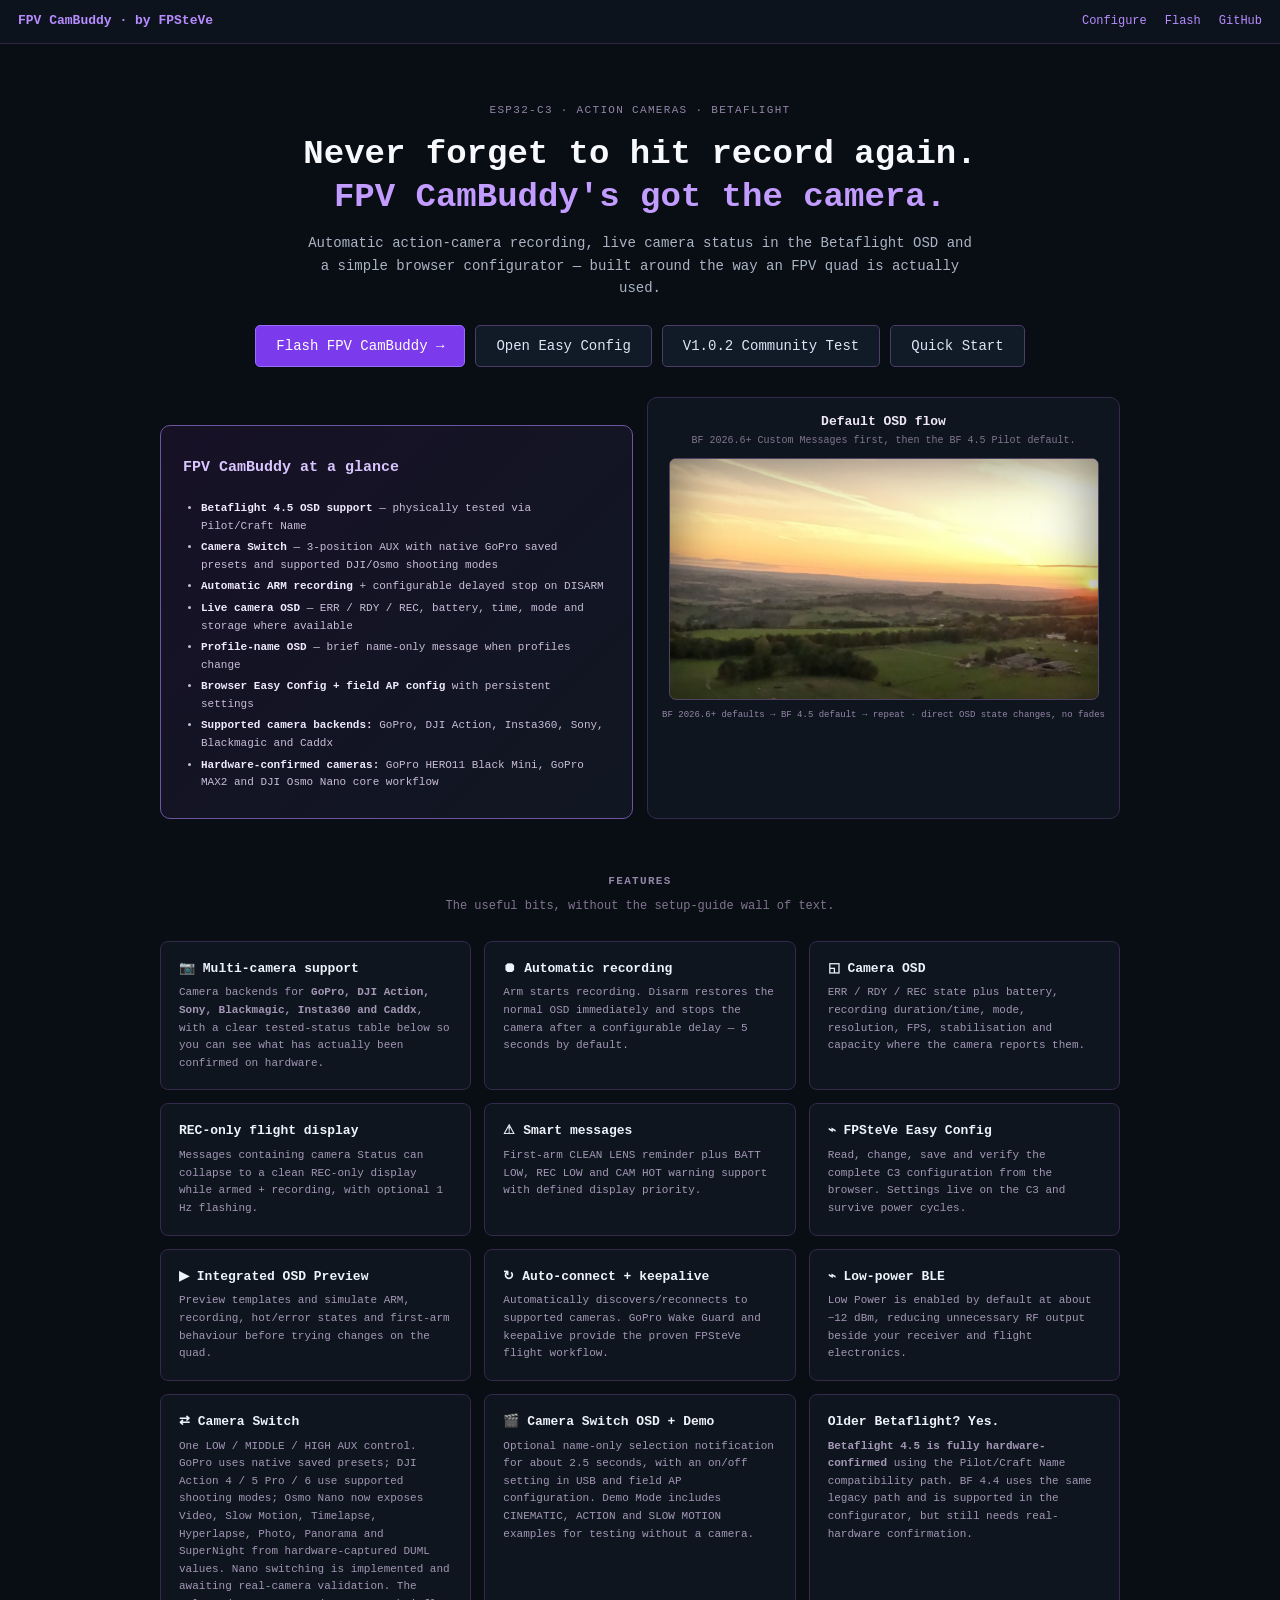
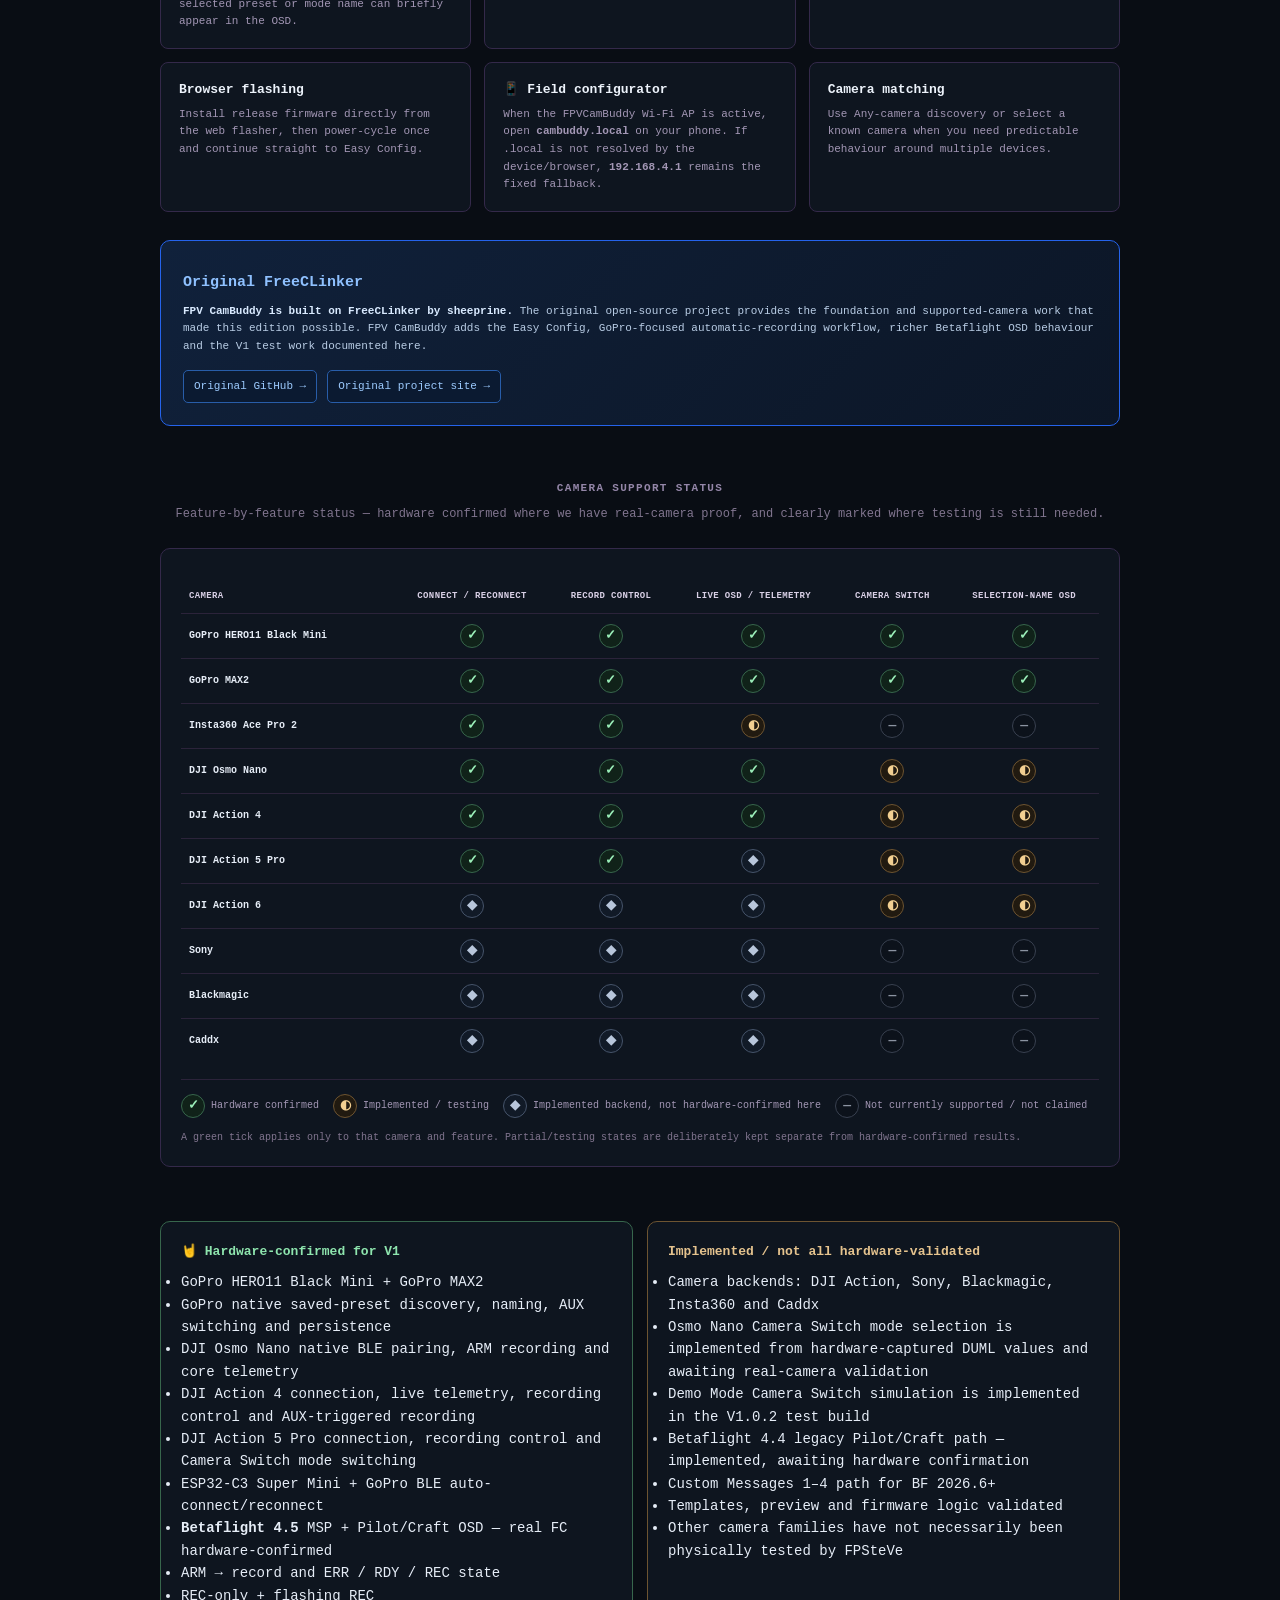
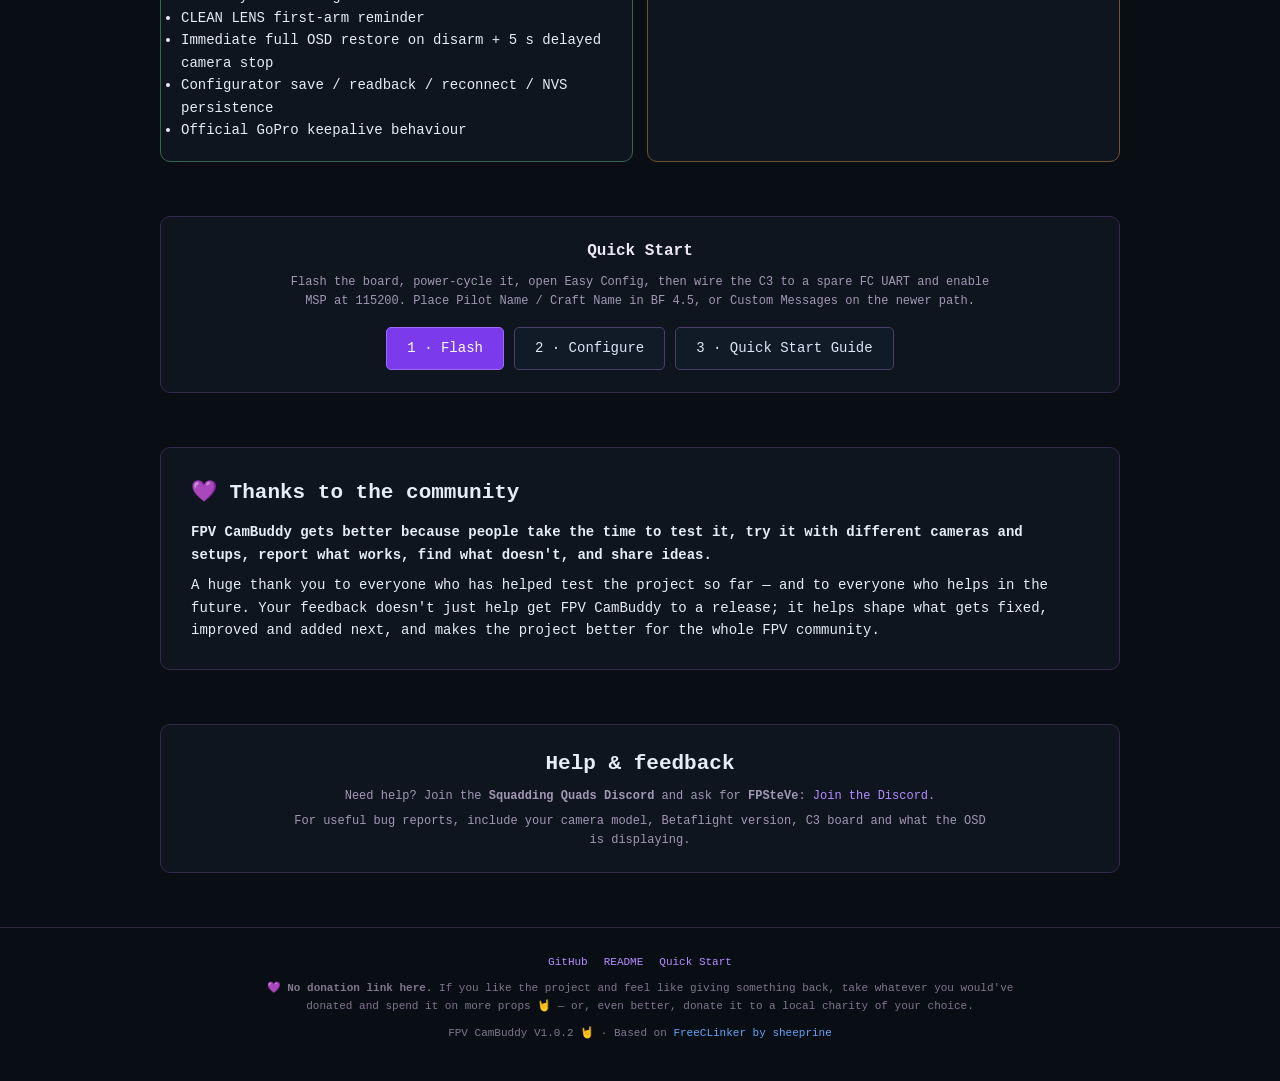
==== web/index.html @ d1d37af7 "Mark DJI Action 5 Camera Switch for retest" ====
<!DOCTYPE html>
<html lang="en"><head><meta charset="UTF-8"><meta name="viewport" content="width=device-width,initial-scale=1.0"><title>FPV CamBuddy · by FPSteVe</title><meta name="description" content="FPV CamBuddy · by FPSteVe — automatic action-camera recording, Betaflight camera OSD and simple browser configuration for ESP32-C3."><style>
*{box-sizing:border-box;margin:0;padding:0}body{background:#090d14;color:#e6edf7;font:14px/1.6 'Courier New',monospace;min-height:100dvh}a{color:#b78cff;text-decoration:none}a:hover{text-decoration:underline}.original-link{color:#60a5fa!important}header{display:flex;align-items:center;gap:18px;padding:11px 18px;background:#0d131d;border-bottom:1px solid #302642;position:sticky;top:0;z-index:5}.brand{font-size:13px;font-weight:bold;color:#b78cff;margin-right:auto}header a{font-size:12px}.hero{max-width:820px;margin:auto;padding:58px 20px 30px;text-align:center}.kicker,.section-head h2{font-size:11px;letter-spacing:.12em;text-transform:uppercase;color:#9486a8}.hero h1{font-size:34px;line-height:1.25;margin:14px 0;color:#f7f9fc}.hero h1 span{color:#c29cff}.hero h1 .edition{font-size:33px;font-style:italic}.tagline{color:#aab5c5;max-width:670px;margin:0 auto 25px}.cta-row{display:flex;justify-content:center;gap:10px;flex-wrap:wrap}.btn{display:inline-block;padding:9px 20px;border:1px solid #4c3d67;border-radius:5px;background:#111a27;color:#dce6f5}.btn:hover{background:#201a31;text-decoration:none}.btn.primary{background:#7c3aed;border-color:#9b6cff;color:white}section{max-width:1000px;margin:auto;padding:0 20px 54px}.section-head{text-align:center;margin-bottom:24px}.section-head p{font-size:12px;color:#81758f;margin-top:7px}.panel{background:#0e151f;border:1px solid #34294a;border-radius:10px}.intro-row{display:grid;grid-template-columns:1fr 1fr;gap:14px;align-items:stretch}.credit{background:linear-gradient(135deg,#10213b,#0c1626);border:1px solid #2563eb;border-radius:10px;margin-top:28px;padding:30px 22px 22px;color:#b9cde5;font-size:11px;display:flex;flex-direction:column;justify-content:center}.credit h2{font-size:15px;color:#8fc1ff;margin-bottom:8px}.credit strong{color:#d9eaff}.credit-links{margin-top:14px;display:flex;gap:10px;flex-wrap:wrap}.credit-links a{display:inline-block;padding:7px 10px;border:1px solid #285da9;border-radius:5px;color:#9dcbff!important;background:#0b1a31}.demo-box{background:#0e151f;border:1px solid #34294a;border-radius:10px;padding:14px}.demo-title{text-align:center;margin-bottom:9px}.demo-title h2{font-size:13px;color:#eee7f8}.demo-title p{font-size:10px;color:#81758f}.osd-screen{position:relative;max-width:430px;aspect-ratio:16/9;margin:auto;overflow:hidden;border-radius:7px;border:1px solid #504260;background:#05080d url('osd-preview-bg.jpg') center/cover no-repeat;box-shadow:inset 0 0 55px #0008}.osd-label{position:absolute;left:4%;right:4%;font:700 clamp(13px,1.25vw,18px) 'Courier New',monospace;color:#fff;text-shadow:2px 2px 2px #000,-1px -1px 2px #000;white-space:pre}.pos1,.pilot{top:10%}.pos2{top:22%}.pos3{bottom:22%}.pos4{bottom:10%}.demo-state{position:absolute;inset:0;visibility:hidden;animation:demo 42s steps(1,end) infinite}.d1{animation-delay:0s}.d2{animation-delay:3s}.d3{animation-delay:6s}.d4{animation-delay:9s}.d5{animation-delay:12s}.d6{animation-delay:15s}.d7{animation-delay:18s}.d8{animation-delay:21s}.d9{animation-delay:24s}.d10{animation-delay:27s}.d11{animation-delay:30s}.d12{animation-delay:33s}.d13{animation-delay:36s}.d14{animation-delay:39s}.rec-flash{animation:blink 1s steps(1,end) infinite}.demo-note{position:absolute;left:50%;top:50%;transform:translate(-50%,-50%);padding:7px 11px;background:rgba(7,10,16,.84);border:1px solid #6d55a0;border-radius:5px;color:#c4b5fd;font-size:clamp(12px,1.35vw,14px);font-weight:700;width:max-content;max-width:82%;white-space:normal;overflow-wrap:anywhere;line-height:1.25;text-align:center}.demo-mode{position:absolute;right:3%;top:3%;padding:3px 6px;background:rgba(7,10,16,.76);border:1px solid #4c3d67;border-radius:4px;color:#c4b5fd;font-size:9px;font-weight:700}.demo-caption{text-align:center;color:#9486a8;font-size:9px;margin-top:8px}@keyframes demo{0%,7.13%{visibility:visible}7.14%,100%{visibility:hidden}}@keyframes blink{50%{visibility:hidden}}.grid{display:grid;grid-template-columns:repeat(3,1fr);gap:13px}.card{background:#0e151f;border:1px solid #34294a;border-radius:8px;padding:17px 18px}.card h3{font-size:13px;color:#edf3fb;margin-bottom:5px}.card p,.card li{font-size:11px;color:#a397b5}.card ul{padding-left:16px}.wide-grid{display:grid;grid-template-columns:1fr 1fr;gap:14px}.status{padding:20px}.status h3{font-size:13px;margin-bottom:8px}.tested{border-color:#37664c}.expected{border-color:#6d5431}.tested h3{color:#8ee5ae}.expected h3{color:#e5c38e}.support-matrix-wrap{overflow-x:auto;margin-top:10px}.support-matrix{width:100%;min-width:820px;border-collapse:collapse;font-size:10px}.support-matrix th,.support-matrix td{padding:10px 8px;border-bottom:1px solid #2b233a;text-align:center;vertical-align:middle}.support-matrix th{color:#d9d0e6;font-size:9px;text-transform:uppercase;letter-spacing:.04em;white-space:nowrap}.support-matrix th:first-child,.support-matrix td:first-child{text-align:left;min-width:170px}.support-matrix tr:last-child td{border-bottom:0}.support-mark{display:inline-flex;width:24px;height:24px;align-items:center;justify-content:center;border-radius:50%;font-weight:700;font-size:13px}.support-mark.ok{color:#9cf0ba;border:1px solid #37664c;background:#102219}.support-mark.test{color:#f2cf91;border:1px solid #6d5431;background:#211a10}.support-mark.impl{color:#b8c6db;border:1px solid #46546a;background:#111a27}.support-mark.no{color:#8b93a1;border:1px solid #394150;background:#0c121b}.support-key{display:flex;gap:14px;flex-wrap:wrap;margin-top:16px;padding-top:14px;border-top:1px solid #2b233a;color:#a397b5;font-size:10px}.support-key span{display:flex;align-items:center;gap:6px}.support-note{margin-top:12px;color:#81758f;font-size:10px}.quick-features{background:linear-gradient(135deg,#171126,#101722);border-color:#6d55a0}.quick-features h2{color:#d9c5ff}.quick-features ul{margin:8px 0 0;padding-left:18px;color:#c9bdd8;font-size:11px}.quick-features li{margin:4px 0}.quick-features strong{color:#f1eaff}.badge{display:inline-block;padding:2px 7px;border-radius:999px;font-size:9px;font-weight:bold;white-space:nowrap}.badge.ok{color:#9cf0ba;border:1px solid #37664c;background:#102219}.badge.test{color:#f2cf91;border:1px solid #6d5431;background:#211a10}.badge.impl{color:#b8c6db;border:1px solid #46546a;background:#111a27}.bf-callout{margin-top:14px;padding:22px;border:1px solid #6d55a0;border-radius:10px;background:linear-gradient(135deg,#171126,#101722);text-align:center}.bf-callout h3{color:#d9c5ff;font-size:17px;margin-bottom:7px}.bf-callout p{color:#b5a9c5;font-size:12px;max-width:800px;margin:auto}.bf-callout strong{color:#f1eaff}.quick{padding:22px;text-align:center}.quick h2{font-size:16px;margin-bottom:8px;color:#eee7f8}.quick p{max-width:720px;margin:0 auto 16px;color:#a397b5;font-size:12px}.community-thanks{padding:28px 30px}.community-thanks h2{margin-bottom:12px}.community-thanks p{margin-top:8px;max-width:900px}.help{text-align:center;padding:22px}.help p{color:#a397b5;font-size:12px;max-width:700px;margin:6px auto 0}footer{border-top:1px solid #302642;padding:26px 20px 38px;text-align:center;font-size:11px;color:#81758f}.foot-links{margin-bottom:8px;display:flex;justify-content:center;gap:16px;flex-wrap:wrap}@media(max-width:760px){header{flex-wrap:wrap}.brand{width:100%}.intro-row,.wide-grid{grid-template-columns:1fr}.grid{grid-template-columns:1fr 1fr}.osd-screen{max-width:480px}.support-table,.support-table tbody,.support-table tr,.support-table td{display:block;width:100%}.support-table thead{display:none}.support-table tr{padding:12px 0;border-bottom:1px solid #2b233a}.support-table tr:last-child{border-bottom:0}.support-table td{border:0;padding:4px 10px}.support-table td:first-child{font-size:13px;color:#edf3fb}.support-table td:nth-child(2){padding-top:2px;padding-bottom:7px}.support-table td:nth-child(3){color:#a397b5;overflow-wrap:anywhere}.panel.status{overflow:hidden}}@media(max-width:500px){.grid{grid-template-columns:1fr}.hero h1{font-size:28px}.hero h1 .edition{font-size:27px}.demo-note{max-width:88%}.support-table td{padding-left:6px;padding-right:6px}}
</style></head><body>
<header><span class="brand">FPV CamBuddy · by FPSteVe</span><a href="config.html">Configure</a><a href="flash.html">Flash</a><a href="https://github.com/alfonsogordon/FPV-CamBuddy" target="_blank">GitHub</a></header>
<div class="hero"><div class="kicker">ESP32-C3 · Action Cameras · Betaflight</div><h1>Never forget to hit record again.<br><span>FPV CamBuddy's got the camera.</span></h1><p class="tagline">Automatic action-camera recording, live camera status in the Betaflight OSD and a simple browser configurator — built around the way an FPV quad is actually used.</p><div class="cta-row"><a class="btn primary" href="flash.html">Flash FPV CamBuddy →</a><a class="btn" href="config.html">Open Easy Config</a><a class="btn" href="community-test.html">V1.0.2 Community Test</a><a class="btn" href="https://github.com/alfonsogordon/FPV-CamBuddy/blob/main/QUICKSTART.md" target="_blank">Quick Start</a></div></div>
<section><div class="intro-row"><div class="credit quick-features"><h2>FPV CamBuddy at a glance</h2><ul><li><strong>Betaflight 4.5 OSD support</strong> — physically tested via Pilot/Craft Name</li><li><strong>Camera Switch</strong> — 3-position AUX with native GoPro saved presets and supported DJI/Osmo shooting modes</li><li><strong>Automatic ARM recording</strong> + configurable delayed stop on DISARM</li><li><strong>Live camera OSD</strong> — ERR / RDY / REC, battery, time, mode and storage where available</li><li><strong>Profile-name OSD</strong> — brief name-only message when profiles change</li><li><strong>Browser Easy Config + field AP config</strong> with persistent settings</li><li><strong>Supported camera backends:</strong> GoPro, DJI Action, Insta360, Sony, Blackmagic and Caddx</li><li><strong>Hardware-confirmed cameras:</strong> GoPro HERO11 Black Mini, GoPro MAX2 and DJI Osmo Nano core workflow</li></ul></div><div class="demo-box"><div class="demo-title"><h2>Default OSD flow</h2><p>BF 2026.6+ Custom Messages first, then the BF 4.5 Pilot default.</p></div><div class="osd-screen">
<div class="demo-state d1"><span class="demo-mode">BF 2026.6+</span><span class="osd-label pos2">ERR</span><span class="demo-note">Camera unavailable / connecting</span></div>
<div class="demo-state d2"><span class="demo-mode">BF 2026.6+</span><span class="osd-label pos1">B:69</span><span class="osd-label pos2">RDY 00:00</span><span class="osd-label pos3">VIDEO 4K 60 HS</span><span class="osd-label pos4">T:45m 128GB</span></div>
<div class="demo-state d3"><span class="demo-mode">BF 2026.6+</span><span class="osd-label pos1">B:69</span><span class="osd-label pos2">CLEAN LENS</span><span class="osd-label pos3">VIDEO 4K 60 HS</span><span class="osd-label pos4">T:45m 128GB</span><span class="demo-note">First-arm reminder · 1 second</span></div>
<div class="demo-state d4"><span class="demo-mode">BF 2026.6+</span><span class="osd-label pos1">B:69</span><span class="osd-label pos2 rec-flash">REC</span><span class="osd-label pos3">VIDEO 4K 60 HS</span><span class="osd-label pos4">T:45m 128GB</span><span class="demo-note">ARMED + RECORDING · REC-only</span></div>
<div class="demo-state d5"><span class="demo-mode">BF 2026.6+</span><span class="osd-label pos1">B:68</span><span class="osd-label pos2">REC 00:12</span><span class="osd-label pos3">VIDEO 4K 60 HS</span><span class="osd-label pos4">T:44m 128GB</span><span class="demo-note">DISARMED · full OSD returns · camera stops after 5s</span></div>
<div class="demo-state d6"><span class="demo-mode">BF 2026.6+</span><span class="osd-label pos1">B:68</span><span class="osd-label pos2">CINEMATIC</span><span class="osd-label pos3">VIDEO 4K 60 HS</span><span class="osd-label pos4">T:44m 128GB</span><span class="demo-note">PROFILE SWITCH · name shown for 2.5s</span></div>
<div class="demo-state d13"><span class="demo-mode">BF 2026.6+</span><span class="osd-label pos1">B:68</span><span class="osd-label pos2">RDY 00:00</span><span class="osd-label pos3">VIDEO 4K 60 HS</span><span class="osd-label pos4">T:44m 128GB</span></div>
<div class="demo-state d7"><span class="demo-mode">BF 4.5</span><span class="osd-label pilot">ERR</span><span class="demo-note">Camera unavailable / connecting</span></div>
<div class="demo-state d8"><span class="demo-mode">BF 4.5</span><span class="osd-label pilot">RDY B:69 T:45m</span></div>
<div class="demo-state d9"><span class="demo-mode">BF 4.5</span><span class="osd-label pilot">CLEAN LENS</span><span class="demo-note">First-arm reminder · 1 second</span></div>
<div class="demo-state d10"><span class="demo-mode">BF 4.5</span><span class="osd-label pilot rec-flash">REC</span><span class="demo-note">ARMED + RECORDING · REC-only</span></div>
<div class="demo-state d11"><span class="demo-mode">BF 4.5</span><span class="osd-label pilot">REC B:68 T:44m</span><span class="demo-note">DISARMED · full Pilot line returns · camera stops after 5s</span></div>
<div class="demo-state d12"><span class="demo-mode">BF 4.5</span><span class="osd-label pilot">SLOW MO</span><span class="demo-note">PROFILE SWITCH · name shown for 2.5s</span></div>
<div class="demo-state d14"><span class="demo-mode">BF 4.5</span><span class="osd-label pilot">RDY B:68 T:44m</span></div>
</div><div class="demo-caption">BF 2026.6+ defaults → BF 4.5 default → repeat · direct OSD state changes, no fades</div></div></div></section>
<section><div class="section-head"><h2>Features</h2><p>The useful bits, without the setup-guide wall of text.</p></div><div class="grid">
<div class="card"><h3>📷 Multi-camera support</h3><p>Camera backends for <strong>GoPro, DJI Action, Sony, Blackmagic, Insta360 and Caddx</strong>, with a clear tested-status table below so you can see what has actually been confirmed on hardware.</p></div><div class="card"><h3>⏺ Automatic recording</h3><p>Arm starts recording. Disarm restores the normal OSD immediately and stops the camera after a configurable delay — 5 seconds by default.</p></div><div class="card"><h3>◱ Camera OSD</h3><p>ERR / RDY / REC state plus battery, recording duration/time, mode, resolution, FPS, stabilisation and capacity where the camera reports them.</p></div><div class="card"><h3>REC-only flight display</h3><p>Messages containing camera Status can collapse to a clean REC-only display while armed + recording, with optional 1 Hz flashing.</p></div><div class="card"><h3>⚠ Smart messages</h3><p>First-arm CLEAN LENS reminder plus BATT LOW, REC LOW and CAM HOT warning support with defined display priority.</p></div><div class="card"><h3>⌁ FPSteVe Easy Config</h3><p>Read, change, save and verify the complete C3 configuration from the browser. Settings live on the C3 and survive power cycles.</p></div><div class="card"><h3>▶ Integrated OSD Preview</h3><p>Preview templates and simulate ARM, recording, hot/error states and first-arm behaviour before trying changes on the quad.</p></div><div class="card"><h3>↻ Auto-connect + keepalive</h3><p>Automatically discovers/reconnects to supported cameras. GoPro Wake Guard and keepalive provide the proven FPSteVe flight workflow.</p></div><div class="card"><h3>⌁ Low-power BLE</h3><p>Low Power is enabled by default at about −12 dBm, reducing unnecessary RF output beside your receiver and flight electronics.</p></div><div class="card"><h3>⇄ Camera Switch</h3><p>One LOW / MIDDLE / HIGH AUX control. GoPro uses native saved presets; DJI Action 4 / 5 Pro / 6 use supported shooting modes; Osmo Nano now exposes Video, Slow Motion, Timelapse, Hyperlapse, Photo, Panorama and SuperNight from hardware-captured DUML values. Nano switching is implemented and awaiting real-camera validation. The selected preset or mode name can briefly appear in the OSD.</p></div><div class="card"><h3>🎬 Camera Switch OSD + Demo</h3><p>Optional name-only selection notification for about 2.5 seconds, with an on/off setting in USB and field AP configuration. Demo Mode includes CINEMATIC, ACTION and SLOW MOTION examples for testing without a camera.</p></div><div class="card"><h3>Older Betaflight? Yes.</h3><p><strong>Betaflight 4.5 is fully hardware-confirmed</strong> using the Pilot/Craft Name compatibility path. BF 4.4 uses the same legacy path and is supported in the configurator, but still needs real-hardware confirmation.</p></div><div class="card"><h3>Browser flashing</h3><p>Install release firmware directly from the web flasher, then power-cycle once and continue straight to Easy Config.</p></div><div class="card"><h3>📱 Field configurator</h3><p>When the FPVCamBuddy Wi-Fi AP is active, open <strong>cambuddy.local</strong> on your phone. If .local is not resolved by the device/browser, <strong>192.168.4.1</strong> remains the fixed fallback.</p></div><div class="card"><h3>Camera matching</h3><p>Use Any-camera discovery or select a known camera when you need predictable behaviour around multiple devices.</p></div></div>
<div class="credit"><h2>Original FreeCLinker</h2><p><strong>FPV CamBuddy is built on FreeCLinker by sheeprine.</strong> The original open-source project provides the foundation and supported-camera work that made this edition possible. FPV CamBuddy adds the Easy Config, GoPro-focused automatic-recording workflow, richer Betaflight OSD behaviour and the V1 test work documented here.</p><div class="credit-links"><a class="original-link" href="https://github.com/sheeprine/freeclinker" target="_blank">Original GitHub →</a><a class="original-link" href="https://sheeprine.github.io/freeclinker/" target="_blank">Original project site →</a></div></div>
</section>
<section><div class="section-head"><h2>Camera support status</h2><p>Feature-by-feature status — hardware confirmed where we have real-camera proof, and clearly marked where testing is still needed.</p></div><div class="panel status"><div class="support-matrix-wrap"><table class="support-matrix"><thead><tr><th>Camera</th><th>Connect / reconnect</th><th>Record control</th><th>Live OSD / telemetry</th><th>Camera Switch</th><th>Selection-name OSD</th></tr></thead><tbody>
<tr><td><strong>GoPro HERO11 Black Mini</strong></td><td><span class="support-mark ok" title="Hardware confirmed">✓</span></td><td><span class="support-mark ok" title="Hardware confirmed">✓</span></td><td><span class="support-mark ok" title="Hardware confirmed">✓</span></td><td><span class="support-mark ok" title="Hardware confirmed">✓</span></td><td><span class="support-mark ok" title="Hardware confirmed">✓</span></td></tr>
<tr><td><strong>GoPro MAX2</strong></td><td><span class="support-mark ok" title="Hardware confirmed">✓</span></td><td><span class="support-mark ok" title="Hardware confirmed">✓</span></td><td><span class="support-mark ok" title="Hardware confirmed">✓</span></td><td><span class="support-mark ok" title="Hardware confirmed">✓</span></td><td><span class="support-mark ok" title="Hardware confirmed">✓</span></td></tr>
<tr><td><strong>Insta360 Ace Pro 2</strong></td><td><span class="support-mark ok" title="Hardware confirmed">✓</span></td><td><span class="support-mark ok" title="Hardware confirmed">✓</span></td><td><span class="support-mark test" title="Richer telemetry still needs validation">◐</span></td><td><span class="support-mark no" title="Camera Switch not currently implemented">—</span></td><td><span class="support-mark no" title="Selection-name OSD not currently implemented">—</span></td></tr>
<tr><td><strong>DJI Osmo Nano</strong></td><td><span class="support-mark ok" title="Hardware confirmed">✓</span></td><td><span class="support-mark ok" title="Hardware confirmed">✓</span></td><td><span class="support-mark ok" title="Core telemetry hardware confirmed">✓</span></td><td><span class="support-mark test" title="Implemented; awaiting real-camera validation">◐</span></td><td><span class="support-mark test" title="Implemented; awaiting Camera Switch hardware validation">◐</span></td></tr>
<tr><td><strong>DJI Action 4</strong></td><td><span class="support-mark ok" title="Hardware confirmed">✓</span></td><td><span class="support-mark ok" title="Hardware confirmed">✓</span></td><td><span class="support-mark ok" title="Hardware confirmed">✓</span></td><td><span class="support-mark test" title="Supported shooting modes exposed; hardware validation wanted">◐</span></td><td><span class="support-mark test" title="Awaiting hardware validation">◐</span></td></tr><tr><td><strong>DJI Action 5 Pro</strong></td><td><span class="support-mark ok" title="Hardware confirmed">✓</span></td><td><span class="support-mark ok" title="Hardware confirmed">✓</span></td><td><span class="support-mark impl" title="Not hardware-confirmed here">◆</span></td><td><span class="support-mark test" title="Mode switching works on hardware; Slow Motion ID fix awaiting retest">◐</span></td><td><span class="support-mark test" title="Awaiting hardware validation">◐</span></td></tr><tr><td><strong>DJI Action 6</strong></td><td><span class="support-mark impl" title="Implemented backend">◆</span></td><td><span class="support-mark impl" title="Implemented backend">◆</span></td><td><span class="support-mark impl" title="Implemented backend">◆</span></td><td><span class="support-mark test" title="Supported shooting modes exposed; hardware validation wanted">◐</span></td><td><span class="support-mark test" title="Awaiting hardware validation">◐</span></td></tr>
<tr><td><strong>Sony</strong></td><td><span class="support-mark impl" title="Implemented backend">◆</span></td><td><span class="support-mark impl" title="Implemented backend">◆</span></td><td><span class="support-mark impl" title="Implemented backend">◆</span></td><td><span class="support-mark no" title="No Camera Switch support claimed">—</span></td><td><span class="support-mark no" title="No Camera Switch support claimed">—</span></td></tr>
<tr><td><strong>Blackmagic</strong></td><td><span class="support-mark impl" title="Implemented backend">◆</span></td><td><span class="support-mark impl" title="Implemented backend">◆</span></td><td><span class="support-mark impl" title="Implemented backend">◆</span></td><td><span class="support-mark no" title="No Camera Switch support claimed">—</span></td><td><span class="support-mark no" title="No Camera Switch support claimed">—</span></td></tr>
<tr><td><strong>Caddx</strong></td><td><span class="support-mark impl" title="Implemented backend">◆</span></td><td><span class="support-mark impl" title="Implemented backend">◆</span></td><td><span class="support-mark impl" title="Implemented backend">◆</span></td><td><span class="support-mark no" title="No Camera Switch support claimed">—</span></td><td><span class="support-mark no" title="No Camera Switch support claimed">—</span></td></tr>
</tbody></table></div><div class="support-key"><span><b class="support-mark ok">✓</b> Hardware confirmed</span><span><b class="support-mark test">◐</b> Implemented / testing</span><span><b class="support-mark impl">◆</b> Implemented backend, not hardware-confirmed here</span><span><b class="support-mark no">—</b> Not currently supported / not claimed</span></div><p class="support-note">A green tick applies only to that camera and feature. Partial/testing states are deliberately kept separate from hardware-confirmed results.</p></div></section>
<section><div class="wide-grid"><div class="panel status tested"><h3>🤘 Hardware-confirmed for V1</h3><ul><li>GoPro HERO11 Black Mini + GoPro MAX2</li><li>GoPro native saved-preset discovery, naming, AUX switching and persistence</li><li>DJI Osmo Nano native BLE pairing, ARM recording and core telemetry</li><li>DJI Action 4 connection, live telemetry, recording control and AUX-triggered recording</li><li>DJI Action 5 Pro connection, recording control and Camera Switch mode switching</li><li>ESP32-C3 Super Mini + GoPro BLE auto-connect/reconnect</li><li><strong>Betaflight 4.5</strong> MSP + Pilot/Craft OSD — real FC hardware-confirmed</li><li>ARM → record and ERR / RDY / REC state</li><li>REC-only + flashing REC</li><li>CLEAN LENS first-arm reminder</li><li>Immediate full OSD restore on disarm + 5 s delayed camera stop</li><li>Configurator save / readback / reconnect / NVS persistence</li><li>Official GoPro keepalive behaviour</li></ul></div><div class="panel status expected"><h3>Implemented / not all hardware-validated</h3><ul><li>Camera backends: DJI Action, Sony, Blackmagic, Insta360 and Caddx</li><li>Osmo Nano Camera Switch mode selection is implemented from hardware-captured DUML values and awaiting real-camera validation</li><li>Demo Mode Camera Switch simulation is implemented in the V1.0.2 test build</li><li>Betaflight 4.4 legacy Pilot/Craft path — implemented, awaiting hardware confirmation</li><li>Custom Messages 1–4 path for BF 2026.6+</li><li>Templates, preview and firmware logic validated</li><li>Other camera families have not necessarily been physically tested by FPSteVe</li></ul></div></div></section>
<section><div class="panel quick"><h2>Quick Start</h2><p>Flash the board, power-cycle it, open Easy Config, then wire the C3 to a spare FC UART and enable MSP at 115200. Place Pilot Name / Craft Name in BF 4.5, or Custom Messages on the newer path.</p><div class="cta-row"><a class="btn primary" href="flash.html">1 · Flash</a><a class="btn" href="config.html">2 · Configure</a><a class="btn" href="https://github.com/alfonsogordon/FPV-CamBuddy/blob/main/QUICKSTART.md" target="_blank">3 · Quick Start Guide</a></div></div></section>
<section><div class="panel community-thanks"><h2>💜 Thanks to the community</h2><p><strong>FPV CamBuddy gets better because people take the time to test it, try it with different cameras and setups, report what works, find what doesn't, and share ideas.</strong></p><p>A huge thank you to everyone who has helped test the project so far — and to everyone who helps in the future. Your feedback doesn't just help get FPV CamBuddy to a release; it helps shape what gets fixed, improved and added next, and makes the project better for the whole FPV community.</p></div></section>
<section><div class="panel help"><h2>Help & feedback</h2><p>Need help? Join the <strong>Squadding Quads Discord</strong> and ask for <strong>FPSteVe</strong>: <a href="https://discord.gg/eE6DkgEnjU" target="_blank">Join the Discord</a>.</p><p>For useful bug reports, include your camera model, Betaflight version, C3 board and what the OSD is displaying.</p></div></section>
<footer><div class="foot-links"><a href="https://github.com/alfonsogordon/FPV-CamBuddy" target="_blank">GitHub</a><a href="https://github.com/alfonsogordon/FPV-CamBuddy/blob/main/README.md" target="_blank">README</a><a href="https://github.com/alfonsogordon/FPV-CamBuddy/blob/main/QUICKSTART.md" target="_blank">Quick Start</a></div><p style="max-width:760px;margin:0 auto 10px">💜 <strong>No donation link here.</strong> If you like the project and feel like giving something back, take whatever you would've donated and spend it on more props 🤘 — or, even better, donate it to a local charity of your choice.</p><p>FPV CamBuddy V1.0.2 🤘 · Based on <a class="original-link" href="https://github.com/sheeprine/freeclinker" target="_blank">FreeCLinker by sheeprine</a></p></footer>
</body></html>
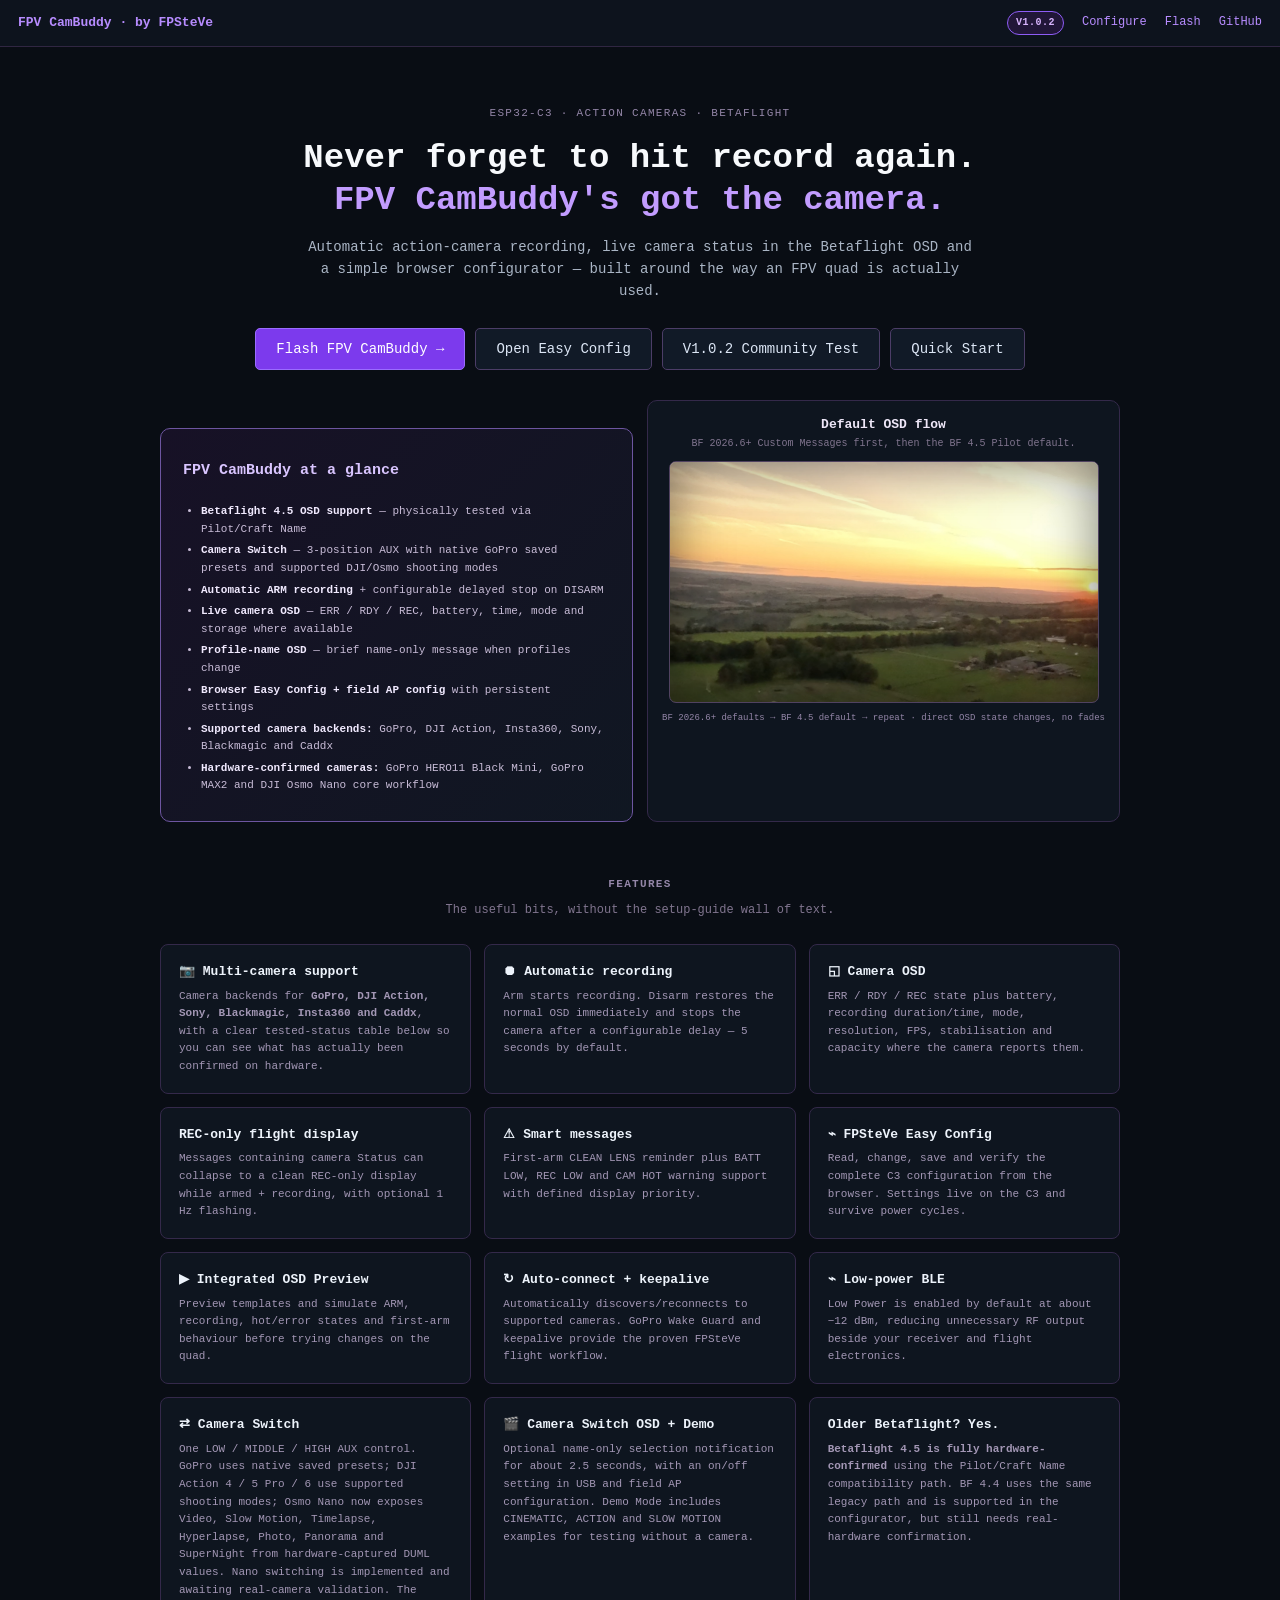
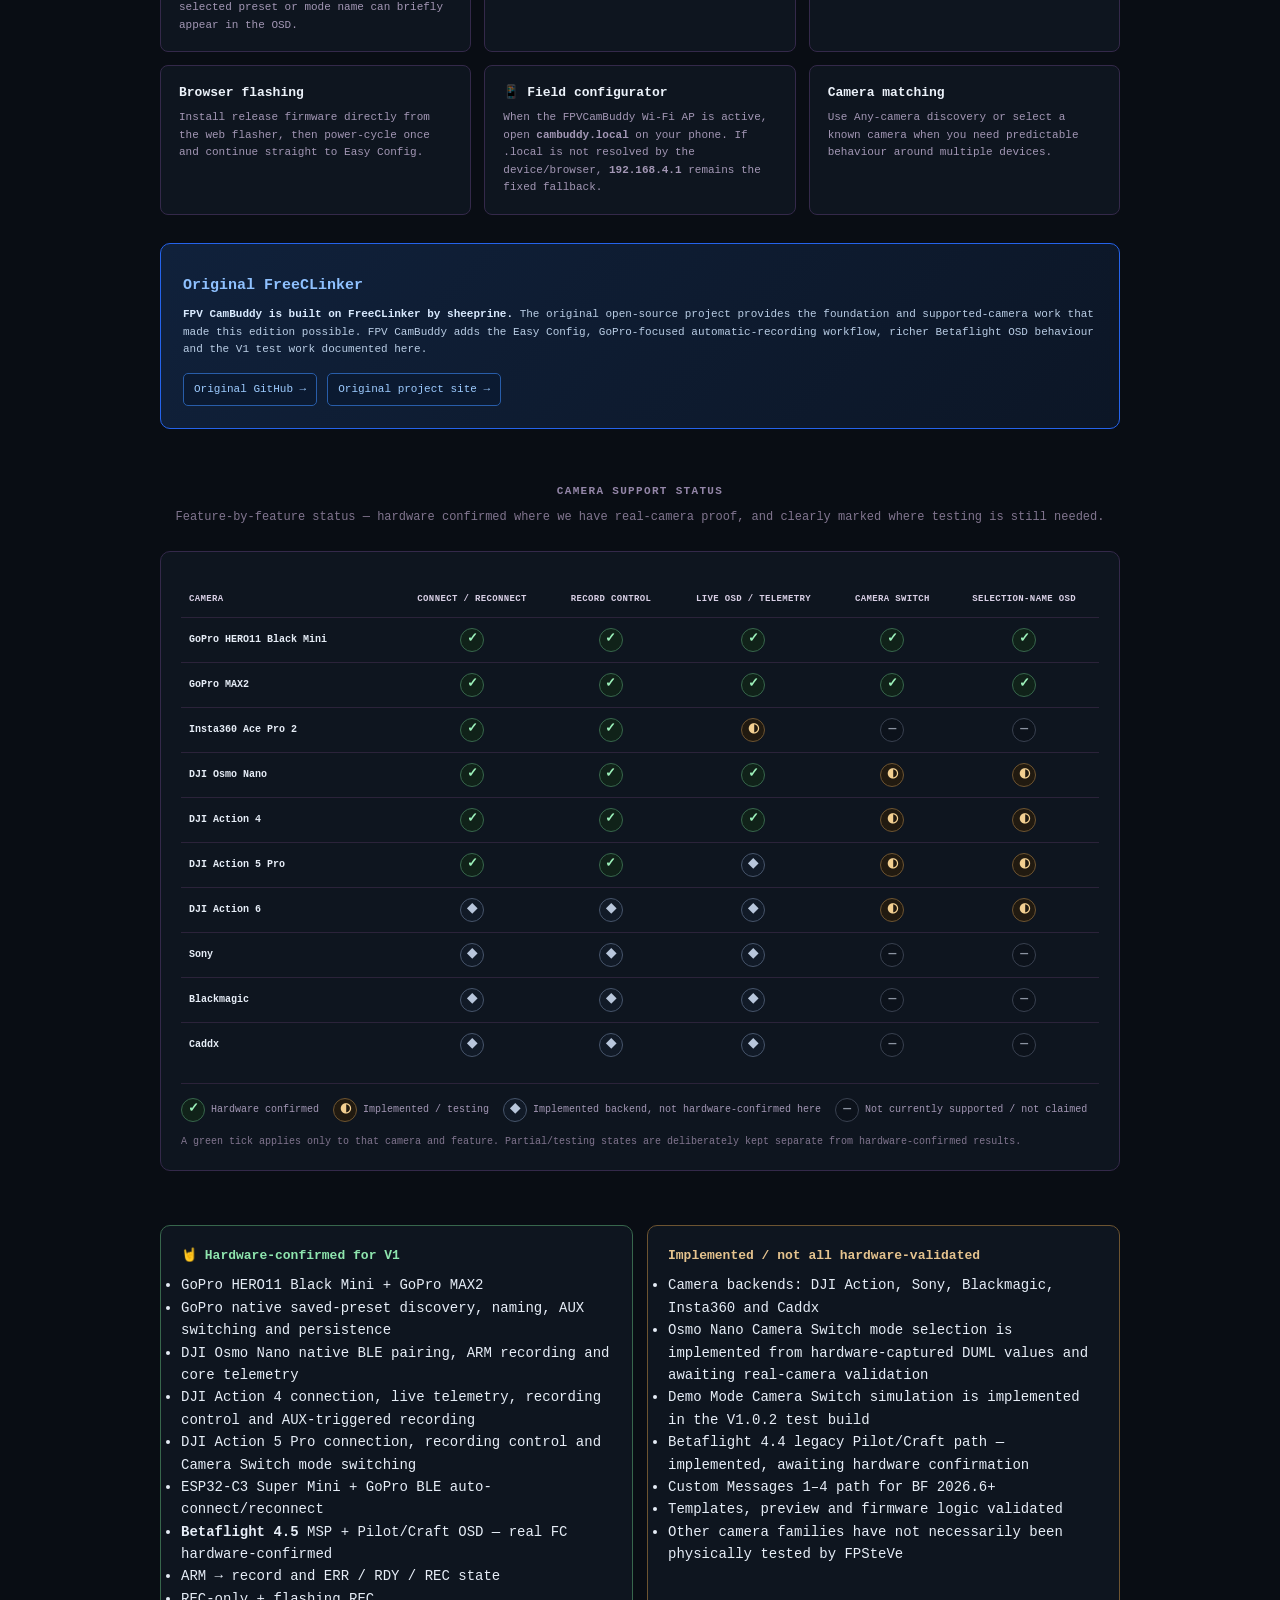
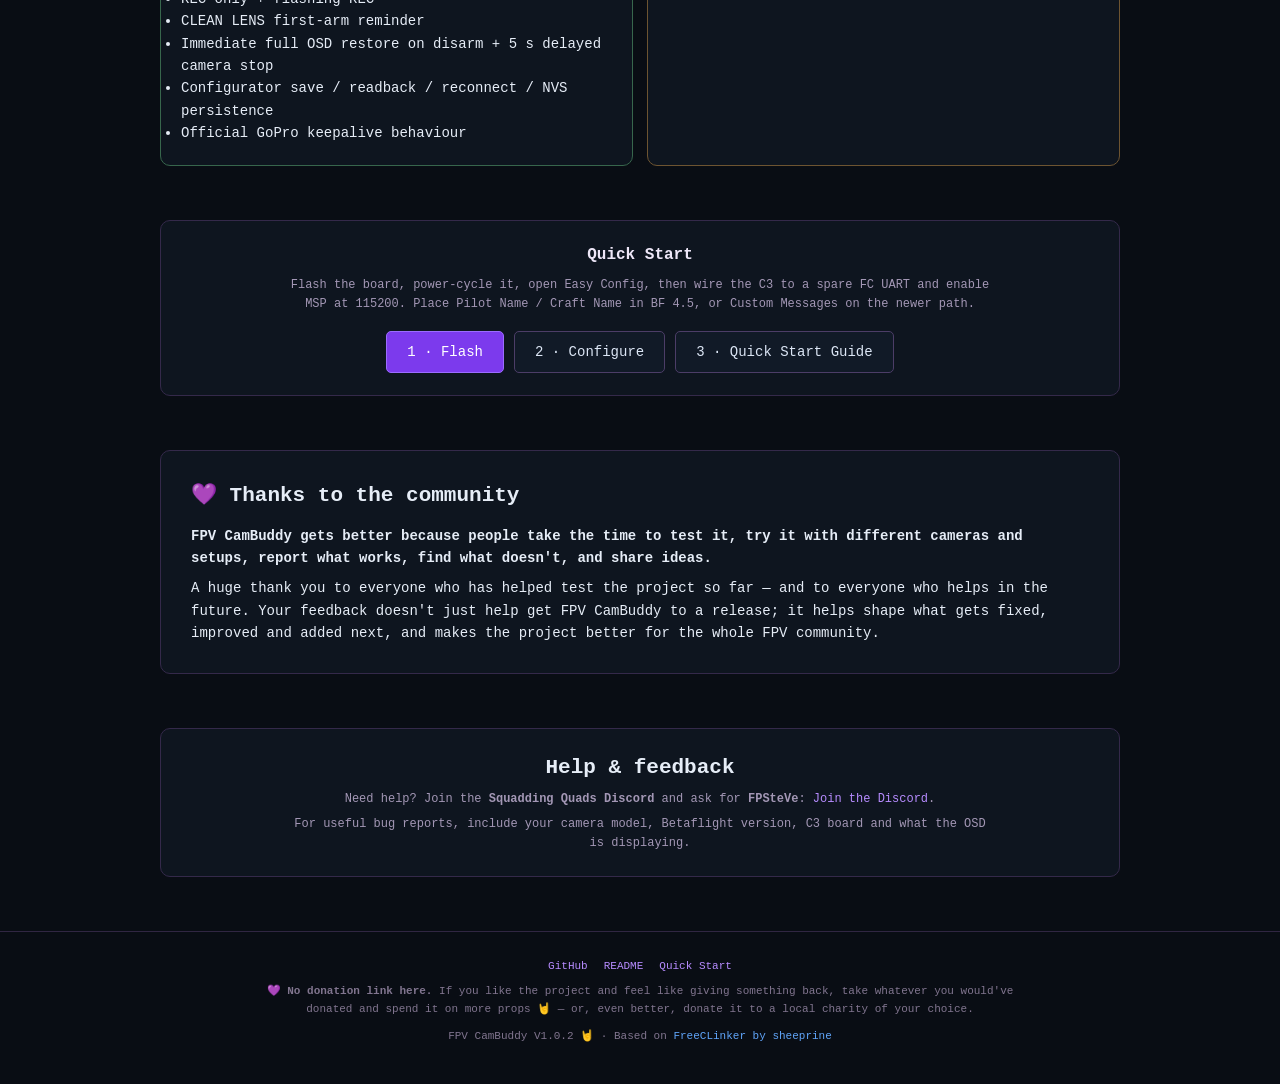
==== commit fb341d55: "Show V1.0.2 prominently across UI" ====
--- a/web/index.html
+++ b/web/index.html
@@ -1,8 +1,8 @@
 <!DOCTYPE html>
 <html lang="en"><head><meta charset="UTF-8"><meta name="viewport" content="width=device-width,initial-scale=1.0"><title>FPV CamBuddy · by FPSteVe</title><meta name="description" content="FPV CamBuddy · by FPSteVe — automatic action-camera recording, Betaflight camera OSD and simple browser configuration for ESP32-C3."><style>
 *{box-sizing:border-box;margin:0;padding:0}body{background:#090d14;color:#e6edf7;font:14px/1.6 'Courier New',monospace;min-height:100dvh}a{color:#b78cff;text-decoration:none}a:hover{text-decoration:underline}.original-link{color:#60a5fa!important}header{display:flex;align-items:center;gap:18px;padding:11px 18px;background:#0d131d;border-bottom:1px solid #302642;position:sticky;top:0;z-index:5}.brand{font-size:13px;font-weight:bold;color:#b78cff;margin-right:auto}header a{font-size:12px}.hero{max-width:820px;margin:auto;padding:58px 20px 30px;text-align:center}.kicker,.section-head h2{font-size:11px;letter-spacing:.12em;text-transform:uppercase;color:#9486a8}.hero h1{font-size:34px;line-height:1.25;margin:14px 0;color:#f7f9fc}.hero h1 span{color:#c29cff}.hero h1 .edition{font-size:33px;font-style:italic}.tagline{color:#aab5c5;max-width:670px;margin:0 auto 25px}.cta-row{display:flex;justify-content:center;gap:10px;flex-wrap:wrap}.btn{display:inline-block;padding:9px 20px;border:1px solid #4c3d67;border-radius:5px;background:#111a27;color:#dce6f5}.btn:hover{background:#201a31;text-decoration:none}.btn.primary{background:#7c3aed;border-color:#9b6cff;color:white}section{max-width:1000px;margin:auto;padding:0 20px 54px}.section-head{text-align:center;margin-bottom:24px}.section-head p{font-size:12px;color:#81758f;margin-top:7px}.panel{background:#0e151f;border:1px solid #34294a;border-radius:10px}.intro-row{display:grid;grid-template-columns:1fr 1fr;gap:14px;align-items:stretch}.credit{background:linear-gradient(135deg,#10213b,#0c1626);border:1px solid #2563eb;border-radius:10px;margin-top:28px;padding:30px 22px 22px;color:#b9cde5;font-size:11px;display:flex;flex-direction:column;justify-content:center}.credit h2{font-size:15px;color:#8fc1ff;margin-bottom:8px}.credit strong{color:#d9eaff}.credit-links{margin-top:14px;display:flex;gap:10px;flex-wrap:wrap}.credit-links a{display:inline-block;padding:7px 10px;border:1px solid #285da9;border-radius:5px;color:#9dcbff!important;background:#0b1a31}.demo-box{background:#0e151f;border:1px solid #34294a;border-radius:10px;padding:14px}.demo-title{text-align:center;margin-bottom:9px}.demo-title h2{font-size:13px;color:#eee7f8}.demo-title p{font-size:10px;color:#81758f}.osd-screen{position:relative;max-width:430px;aspect-ratio:16/9;margin:auto;overflow:hidden;border-radius:7px;border:1px solid #504260;background:#05080d url('osd-preview-bg.jpg') center/cover no-repeat;box-shadow:inset 0 0 55px #0008}.osd-label{position:absolute;left:4%;right:4%;font:700 clamp(13px,1.25vw,18px) 'Courier New',monospace;color:#fff;text-shadow:2px 2px 2px #000,-1px -1px 2px #000;white-space:pre}.pos1,.pilot{top:10%}.pos2{top:22%}.pos3{bottom:22%}.pos4{bottom:10%}.demo-state{position:absolute;inset:0;visibility:hidden;animation:demo 42s steps(1,end) infinite}.d1{animation-delay:0s}.d2{animation-delay:3s}.d3{animation-delay:6s}.d4{animation-delay:9s}.d5{animation-delay:12s}.d6{animation-delay:15s}.d7{animation-delay:18s}.d8{animation-delay:21s}.d9{animation-delay:24s}.d10{animation-delay:27s}.d11{animation-delay:30s}.d12{animation-delay:33s}.d13{animation-delay:36s}.d14{animation-delay:39s}.rec-flash{animation:blink 1s steps(1,end) infinite}.demo-note{position:absolute;left:50%;top:50%;transform:translate(-50%,-50%);padding:7px 11px;background:rgba(7,10,16,.84);border:1px solid #6d55a0;border-radius:5px;color:#c4b5fd;font-size:clamp(12px,1.35vw,14px);font-weight:700;width:max-content;max-width:82%;white-space:normal;overflow-wrap:anywhere;line-height:1.25;text-align:center}.demo-mode{position:absolute;right:3%;top:3%;padding:3px 6px;background:rgba(7,10,16,.76);border:1px solid #4c3d67;border-radius:4px;color:#c4b5fd;font-size:9px;font-weight:700}.demo-caption{text-align:center;color:#9486a8;font-size:9px;margin-top:8px}@keyframes demo{0%,7.13%{visibility:visible}7.14%,100%{visibility:hidden}}@keyframes blink{50%{visibility:hidden}}.grid{display:grid;grid-template-columns:repeat(3,1fr);gap:13px}.card{background:#0e151f;border:1px solid #34294a;border-radius:8px;padding:17px 18px}.card h3{font-size:13px;color:#edf3fb;margin-bottom:5px}.card p,.card li{font-size:11px;color:#a397b5}.card ul{padding-left:16px}.wide-grid{display:grid;grid-template-columns:1fr 1fr;gap:14px}.status{padding:20px}.status h3{font-size:13px;margin-bottom:8px}.tested{border-color:#37664c}.expected{border-color:#6d5431}.tested h3{color:#8ee5ae}.expected h3{color:#e5c38e}.support-matrix-wrap{overflow-x:auto;margin-top:10px}.support-matrix{width:100%;min-width:820px;border-collapse:collapse;font-size:10px}.support-matrix th,.support-matrix td{padding:10px 8px;border-bottom:1px solid #2b233a;text-align:center;vertical-align:middle}.support-matrix th{color:#d9d0e6;font-size:9px;text-transform:uppercase;letter-spacing:.04em;white-space:nowrap}.support-matrix th:first-child,.support-matrix td:first-child{text-align:left;min-width:170px}.support-matrix tr:last-child td{border-bottom:0}.support-mark{display:inline-flex;width:24px;height:24px;align-items:center;justify-content:center;border-radius:50%;font-weight:700;font-size:13px}.support-mark.ok{color:#9cf0ba;border:1px solid #37664c;background:#102219}.support-mark.test{color:#f2cf91;border:1px solid #6d5431;background:#211a10}.support-mark.impl{color:#b8c6db;border:1px solid #46546a;background:#111a27}.support-mark.no{color:#8b93a1;border:1px solid #394150;background:#0c121b}.support-key{display:flex;gap:14px;flex-wrap:wrap;margin-top:16px;padding-top:14px;border-top:1px solid #2b233a;color:#a397b5;font-size:10px}.support-key span{display:flex;align-items:center;gap:6px}.support-note{margin-top:12px;color:#81758f;font-size:10px}.quick-features{background:linear-gradient(135deg,#171126,#101722);border-color:#6d55a0}.quick-features h2{color:#d9c5ff}.quick-features ul{margin:8px 0 0;padding-left:18px;color:#c9bdd8;font-size:11px}.quick-features li{margin:4px 0}.quick-features strong{color:#f1eaff}.badge{display:inline-block;padding:2px 7px;border-radius:999px;font-size:9px;font-weight:bold;white-space:nowrap}.badge.ok{color:#9cf0ba;border:1px solid #37664c;background:#102219}.badge.test{color:#f2cf91;border:1px solid #6d5431;background:#211a10}.badge.impl{color:#b8c6db;border:1px solid #46546a;background:#111a27}.bf-callout{margin-top:14px;padding:22px;border:1px solid #6d55a0;border-radius:10px;background:linear-gradient(135deg,#171126,#101722);text-align:center}.bf-callout h3{color:#d9c5ff;font-size:17px;margin-bottom:7px}.bf-callout p{color:#b5a9c5;font-size:12px;max-width:800px;margin:auto}.bf-callout strong{color:#f1eaff}.quick{padding:22px;text-align:center}.quick h2{font-size:16px;margin-bottom:8px;color:#eee7f8}.quick p{max-width:720px;margin:0 auto 16px;color:#a397b5;font-size:12px}.community-thanks{padding:28px 30px}.community-thanks h2{margin-bottom:12px}.community-thanks p{margin-top:8px;max-width:900px}.help{text-align:center;padding:22px}.help p{color:#a397b5;font-size:12px;max-width:700px;margin:6px auto 0}footer{border-top:1px solid #302642;padding:26px 20px 38px;text-align:center;font-size:11px;color:#81758f}.foot-links{margin-bottom:8px;display:flex;justify-content:center;gap:16px;flex-wrap:wrap}@media(max-width:760px){header{flex-wrap:wrap}.brand{width:100%}.intro-row,.wide-grid{grid-template-columns:1fr}.grid{grid-template-columns:1fr 1fr}.osd-screen{max-width:480px}.support-table,.support-table tbody,.support-table tr,.support-table td{display:block;width:100%}.support-table thead{display:none}.support-table tr{padding:12px 0;border-bottom:1px solid #2b233a}.support-table tr:last-child{border-bottom:0}.support-table td{border:0;padding:4px 10px}.support-table td:first-child{font-size:13px;color:#edf3fb}.support-table td:nth-child(2){padding-top:2px;padding-bottom:7px}.support-table td:nth-child(3){color:#a397b5;overflow-wrap:anywhere}.panel.status{overflow:hidden}}@media(max-width:500px){.grid{grid-template-columns:1fr}.hero h1{font-size:28px}.hero h1 .edition{font-size:27px}.demo-note{max-width:88%}.support-table td{padding-left:6px;padding-right:6px}}
-</style></head><body>
-<header><span class="brand">FPV CamBuddy · by FPSteVe</span><a href="config.html">Configure</a><a href="flash.html">Flash</a><a href="https://github.com/alfonsogordon/FPV-CamBuddy" target="_blank">GitHub</a></header>
+.version-badge{display:inline-block;padding:3px 8px;border:1px solid #8e5cf6;border-radius:999px;background:#211638;color:#d8b4fe;font-size:10px;font-weight:800;letter-spacing:.05em;white-space:nowrap}</style></head><body>
+<header><span class="brand">FPV CamBuddy · by FPSteVe</span><span class="version-badge">V1.0.2</span><a href="config.html">Configure</a><a href="flash.html">Flash</a><a href="https://github.com/alfonsogordon/FPV-CamBuddy" target="_blank">GitHub</a></header>
 <div class="hero"><div class="kicker">ESP32-C3 · Action Cameras · Betaflight</div><h1>Never forget to hit record again.<br><span>FPV CamBuddy's got the camera.</span></h1><p class="tagline">Automatic action-camera recording, live camera status in the Betaflight OSD and a simple browser configurator — built around the way an FPV quad is actually used.</p><div class="cta-row"><a class="btn primary" href="flash.html">Flash FPV CamBuddy →</a><a class="btn" href="config.html">Open Easy Config</a><a class="btn" href="community-test.html">V1.0.2 Community Test</a><a class="btn" href="https://github.com/alfonsogordon/FPV-CamBuddy/blob/main/QUICKSTART.md" target="_blank">Quick Start</a></div></div>
 <section><div class="intro-row"><div class="credit quick-features"><h2>FPV CamBuddy at a glance</h2><ul><li><strong>Betaflight 4.5 OSD support</strong> — physically tested via Pilot/Craft Name</li><li><strong>Camera Switch</strong> — 3-position AUX with native GoPro saved presets and supported DJI/Osmo shooting modes</li><li><strong>Automatic ARM recording</strong> + configurable delayed stop on DISARM</li><li><strong>Live camera OSD</strong> — ERR / RDY / REC, battery, time, mode and storage where available</li><li><strong>Profile-name OSD</strong> — brief name-only message when profiles change</li><li><strong>Browser Easy Config + field AP config</strong> with persistent settings</li><li><strong>Supported camera backends:</strong> GoPro, DJI Action, Insta360, Sony, Blackmagic and Caddx</li><li><strong>Hardware-confirmed cameras:</strong> GoPro HERO11 Black Mini, GoPro MAX2 and DJI Osmo Nano core workflow</li></ul></div><div class="demo-box"><div class="demo-title"><h2>Default OSD flow</h2><p>BF 2026.6+ Custom Messages first, then the BF 4.5 Pilot default.</p></div><div class="osd-screen">
 <div class="demo-state d1"><span class="demo-mode">BF 2026.6+</span><span class="osd-label pos2">ERR</span><span class="demo-note">Camera unavailable / connecting</span></div>
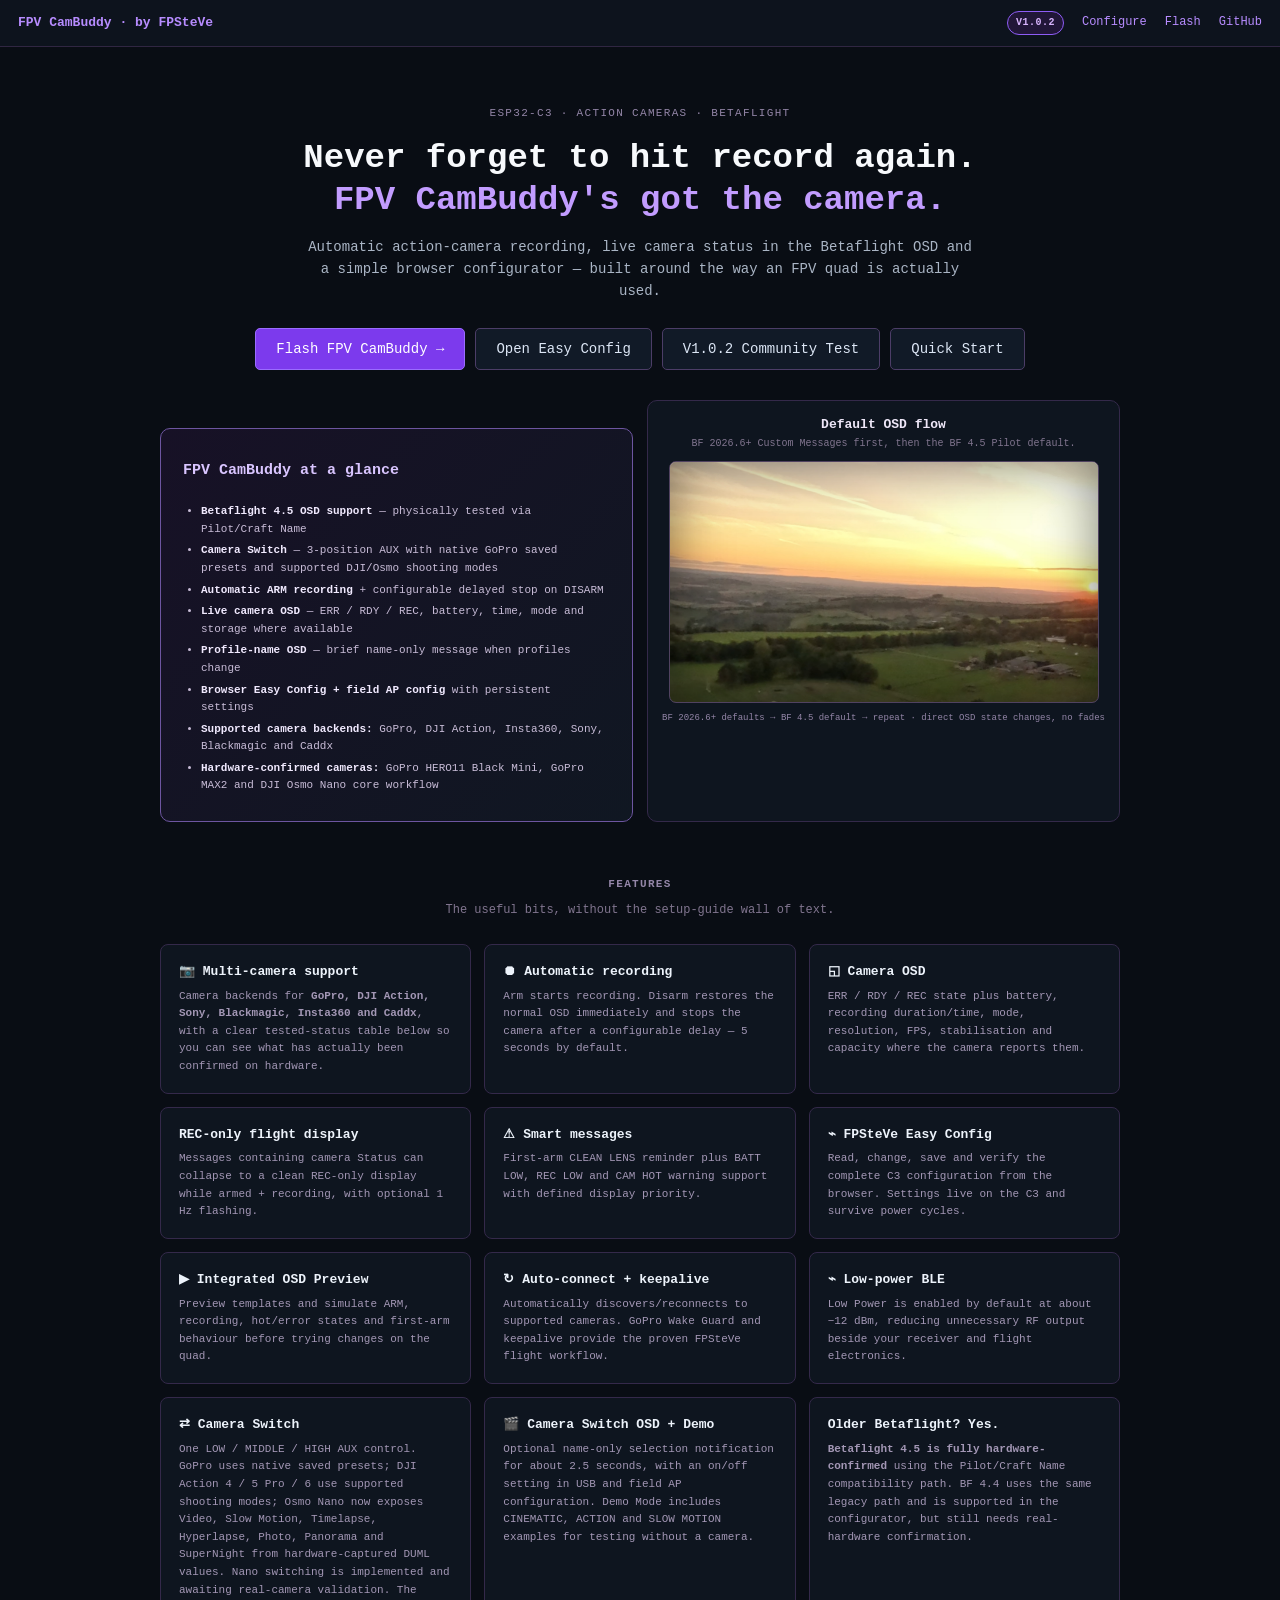
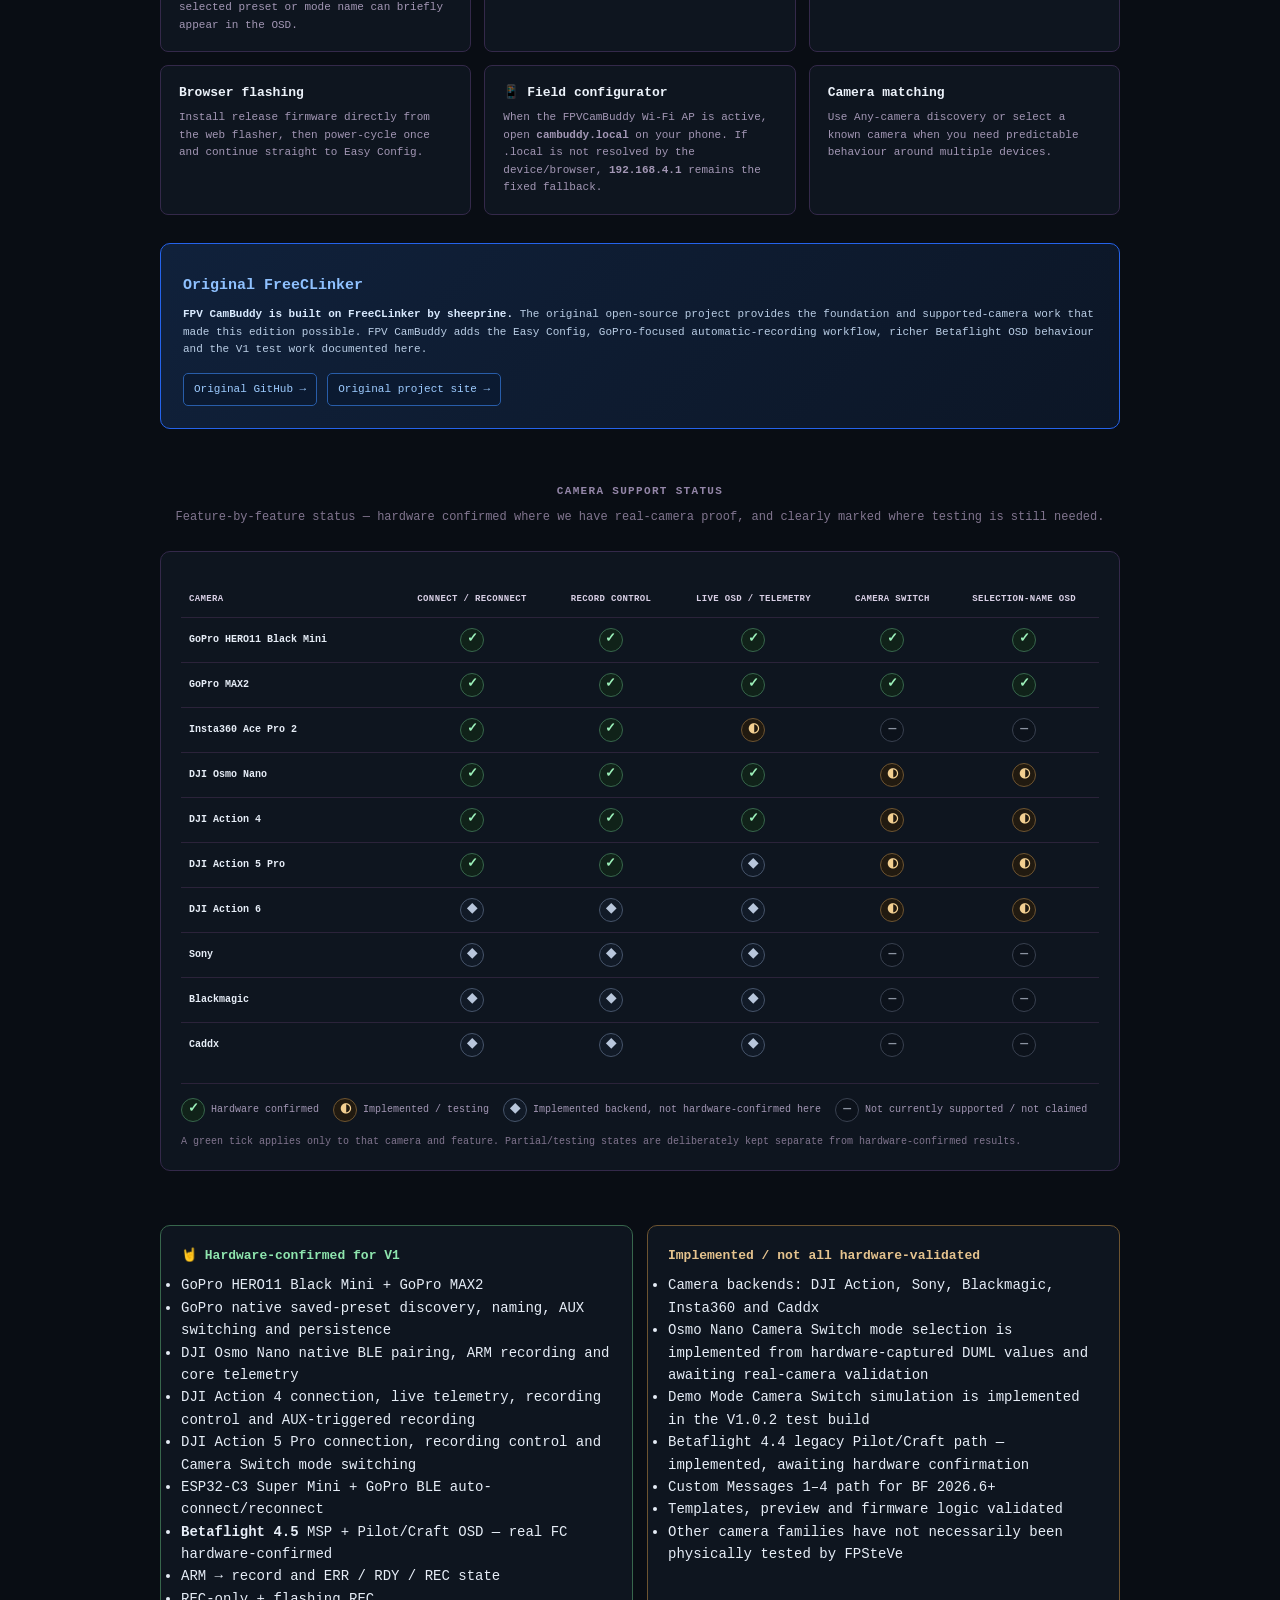
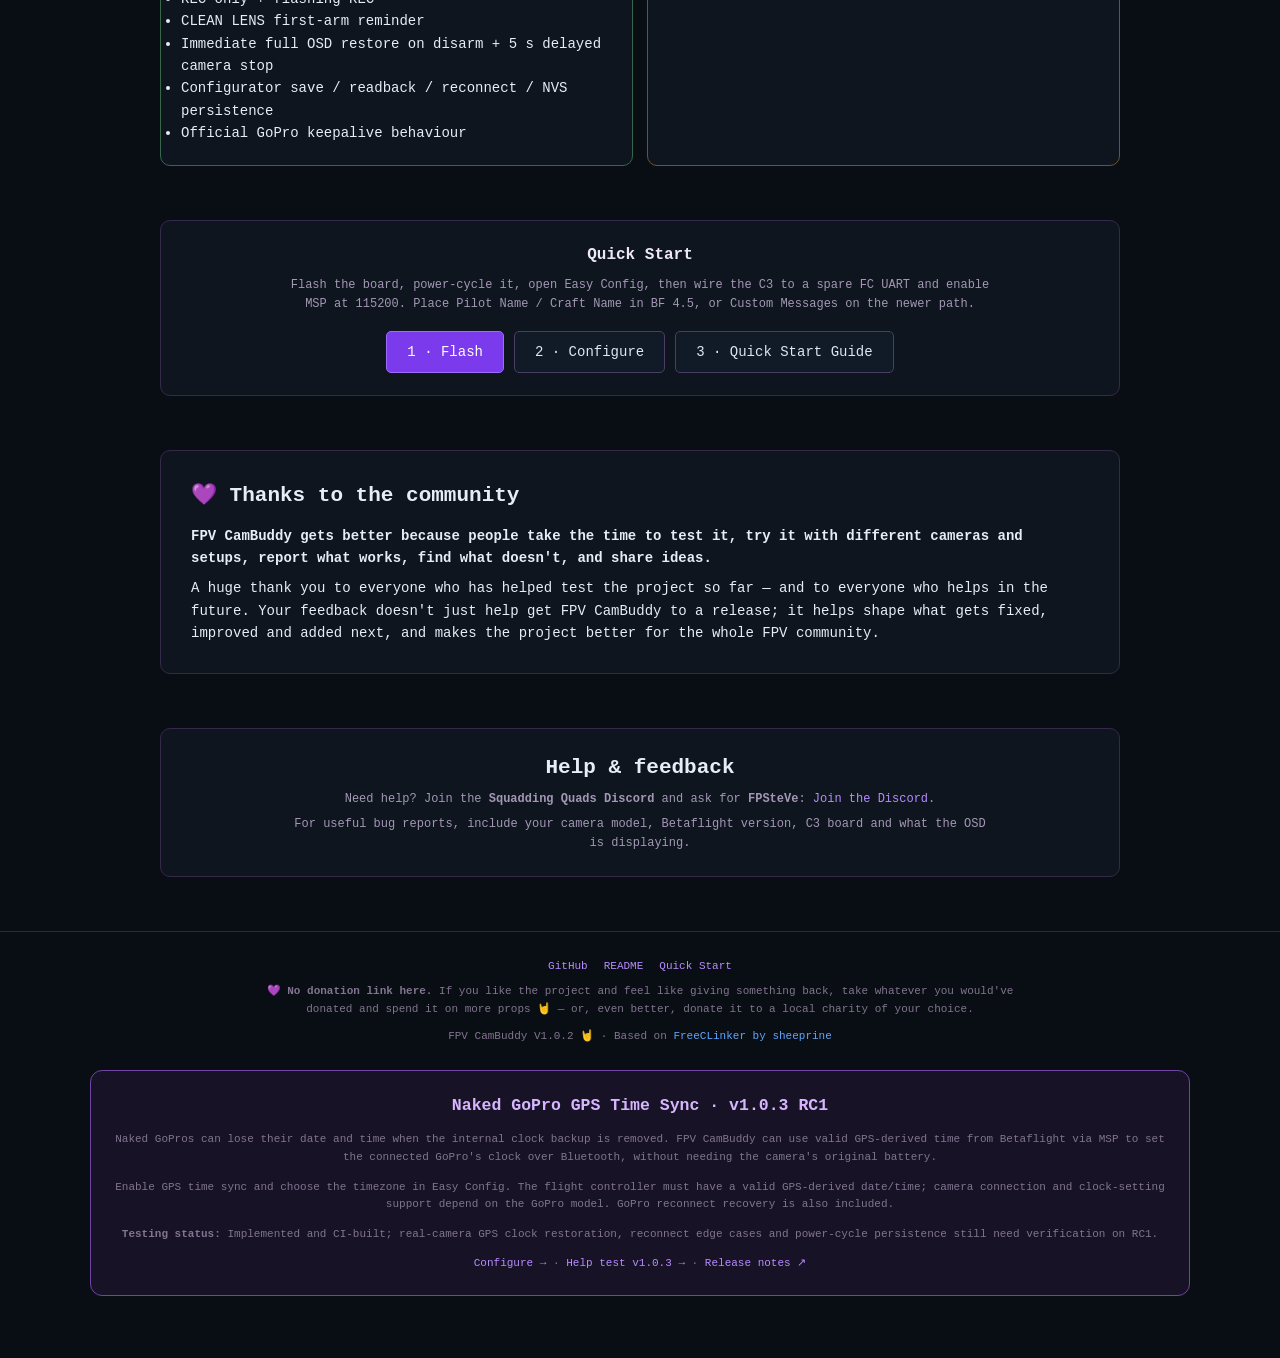
==== commit 1494ae48: "Feature naked GoPro GPS clock sync and honest RC1 test status on homepage" ====
--- a/web/index.html
+++ b/web/index.html
@@ -38,5 +38,5 @@
 <section><div class="panel quick"><h2>Quick Start</h2><p>Flash the board, power-cycle it, open Easy Config, then wire the C3 to a spare FC UART and enable MSP at 115200. Place Pilot Name / Craft Name in BF 4.5, or Custom Messages on the newer path.</p><div class="cta-row"><a class="btn primary" href="flash.html">1 · Flash</a><a class="btn" href="config.html">2 · Configure</a><a class="btn" href="https://github.com/alfonsogordon/FPV-CamBuddy/blob/main/QUICKSTART.md" target="_blank">3 · Quick Start Guide</a></div></div></section>
 <section><div class="panel community-thanks"><h2>💜 Thanks to the community</h2><p><strong>FPV CamBuddy gets better because people take the time to test it, try it with different cameras and setups, report what works, find what doesn't, and share ideas.</strong></p><p>A huge thank you to everyone who has helped test the project so far — and to everyone who helps in the future. Your feedback doesn't just help get FPV CamBuddy to a release; it helps shape what gets fixed, improved and added next, and makes the project better for the whole FPV community.</p></div></section>
 <section><div class="panel help"><h2>Help & feedback</h2><p>Need help? Join the <strong>Squadding Quads Discord</strong> and ask for <strong>FPSteVe</strong>: <a href="https://discord.gg/eE6DkgEnjU" target="_blank">Join the Discord</a>.</p><p>For useful bug reports, include your camera model, Betaflight version, C3 board and what the OSD is displaying.</p></div></section>
-<footer><div class="foot-links"><a href="https://github.com/alfonsogordon/FPV-CamBuddy" target="_blank">GitHub</a><a href="https://github.com/alfonsogordon/FPV-CamBuddy/blob/main/README.md" target="_blank">README</a><a href="https://github.com/alfonsogordon/FPV-CamBuddy/blob/main/QUICKSTART.md" target="_blank">Quick Start</a></div><p style="max-width:760px;margin:0 auto 10px">💜 <strong>No donation link here.</strong> If you like the project and feel like giving something back, take whatever you would've donated and spend it on more props 🤘 — or, even better, donate it to a local charity of your choice.</p><p>FPV CamBuddy V1.0.2 🤘 · Based on <a class="original-link" href="https://github.com/sheeprine/freeclinker" target="_blank">FreeCLinker by sheeprine</a></p></footer>
+<footer><div class="foot-links"><a href="https://github.com/alfonsogordon/FPV-CamBuddy" target="_blank">GitHub</a><a href="https://github.com/alfonsogordon/FPV-CamBuddy/blob/main/README.md" target="_blank">README</a><a href="https://github.com/alfonsogordon/FPV-CamBuddy/blob/main/QUICKSTART.md" target="_blank">Quick Start</a></div><p style="max-width:760px;margin:0 auto 10px">💜 <strong>No donation link here.</strong> If you like the project and feel like giving something back, take whatever you would've donated and spend it on more props 🤘 — or, even better, donate it to a local charity of your choice.</p><p>FPV CamBuddy V1.0.2 🤘 · Based on <a class="original-link" href="https://github.com/sheeprine/freeclinker" target="_blank">FreeCLinker by sheeprine</a></p><section id="naked-gopro-gps" style="max-width:1100px;margin:24px auto;padding:22px;border:1px solid #7045a4;border-radius:12px;background:#171226"><h2 style="color:#d6b6ff;margin-bottom:12px">Naked GoPro GPS Time Sync · v1.0.3 RC1</h2><p>Naked GoPros can lose their date and time when the internal clock backup is removed. FPV CamBuddy can use valid GPS-derived time from Betaflight via MSP to set the connected GoPro's clock over Bluetooth, without needing the camera's original battery.</p><p style="margin-top:12px">Enable GPS time sync and choose the timezone in Easy Config. The flight controller must have a valid GPS-derived date/time; camera connection and clock-setting support depend on the GoPro model. GoPro reconnect recovery is also included.</p><p style="margin-top:12px"><strong>Testing status:</strong> Implemented and CI-built; real-camera GPS clock restoration, reconnect edge cases and power-cycle persistence still need verification on RC1.</p><p style="margin-top:12px"><a href="config.html">Configure →</a> · <a href="community-test.html">Help test v1.0.3 →</a> · <a href="https://github.com/alfonsogordon/FPV-CamBuddy/blob/v1.0.3-rc1/RC1_RELEASE_NOTES.md">Release notes ↗</a></p></section></footer>
 </body></html>
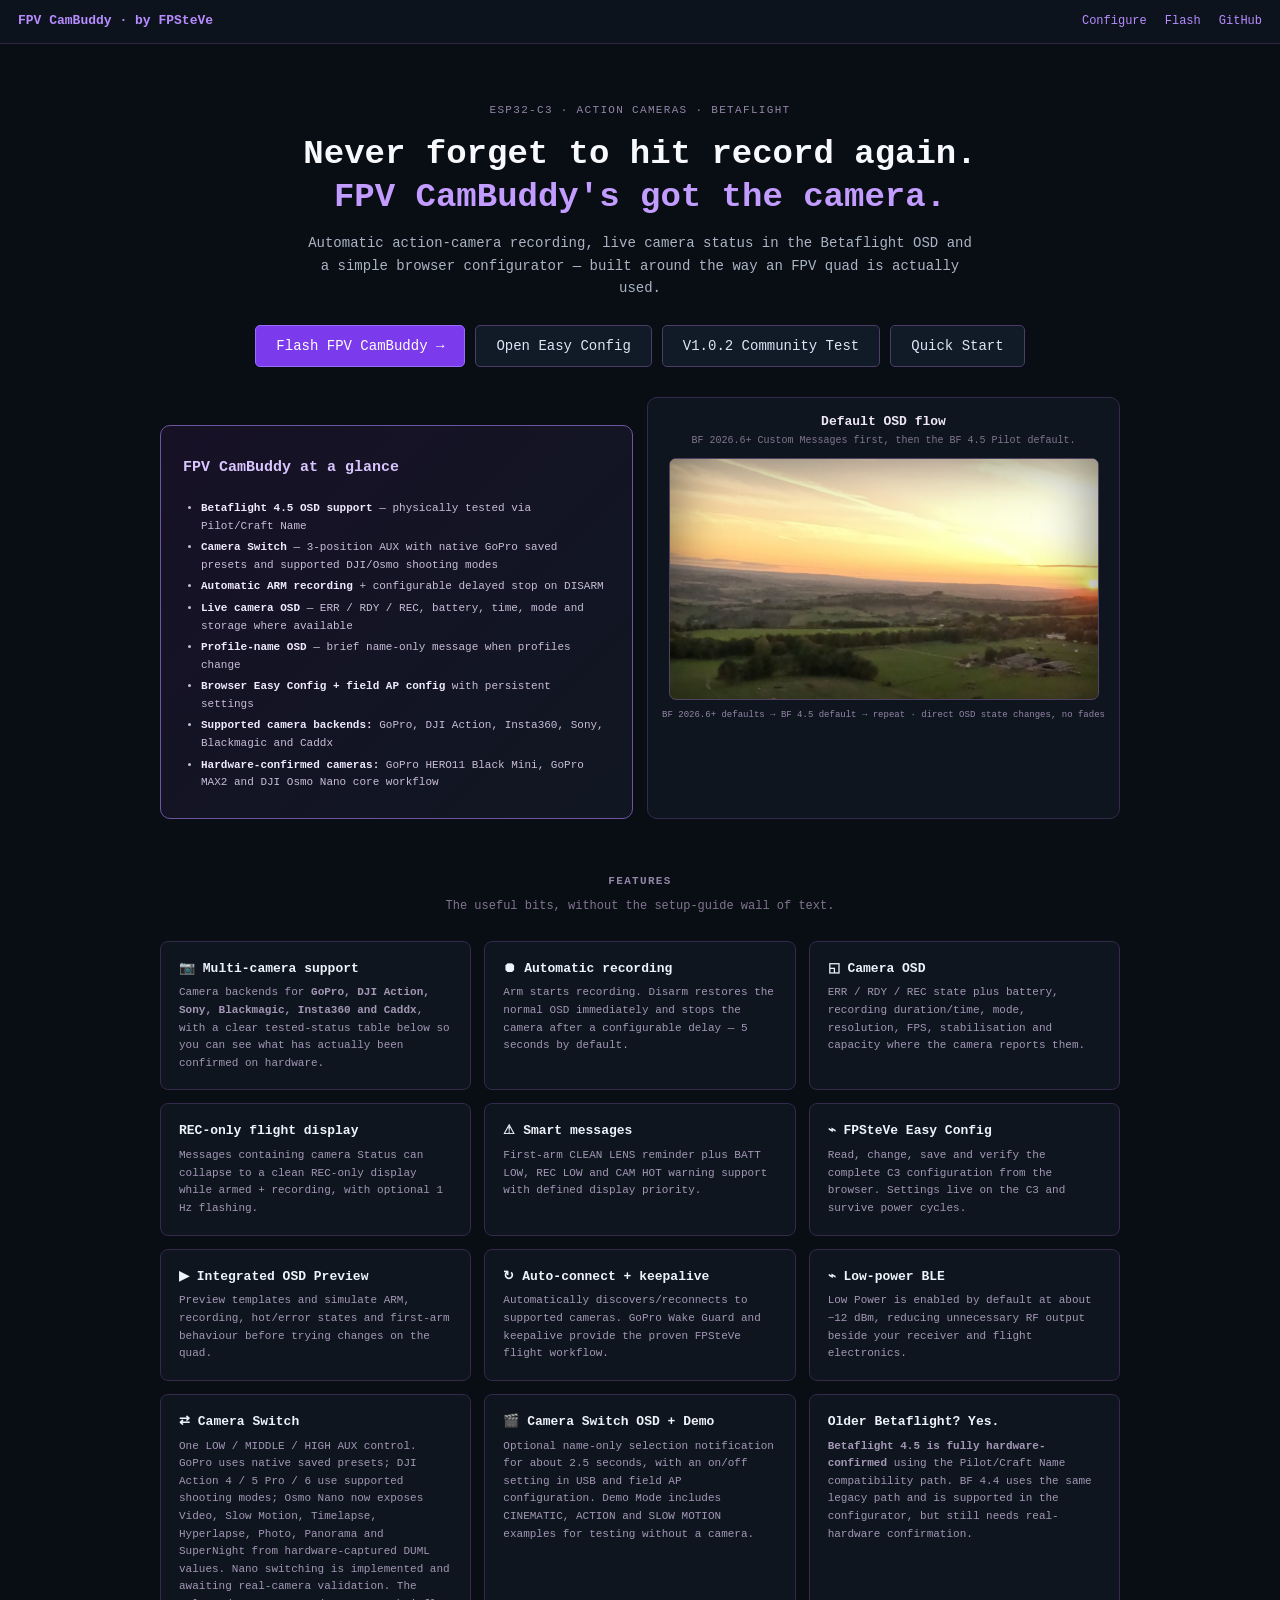
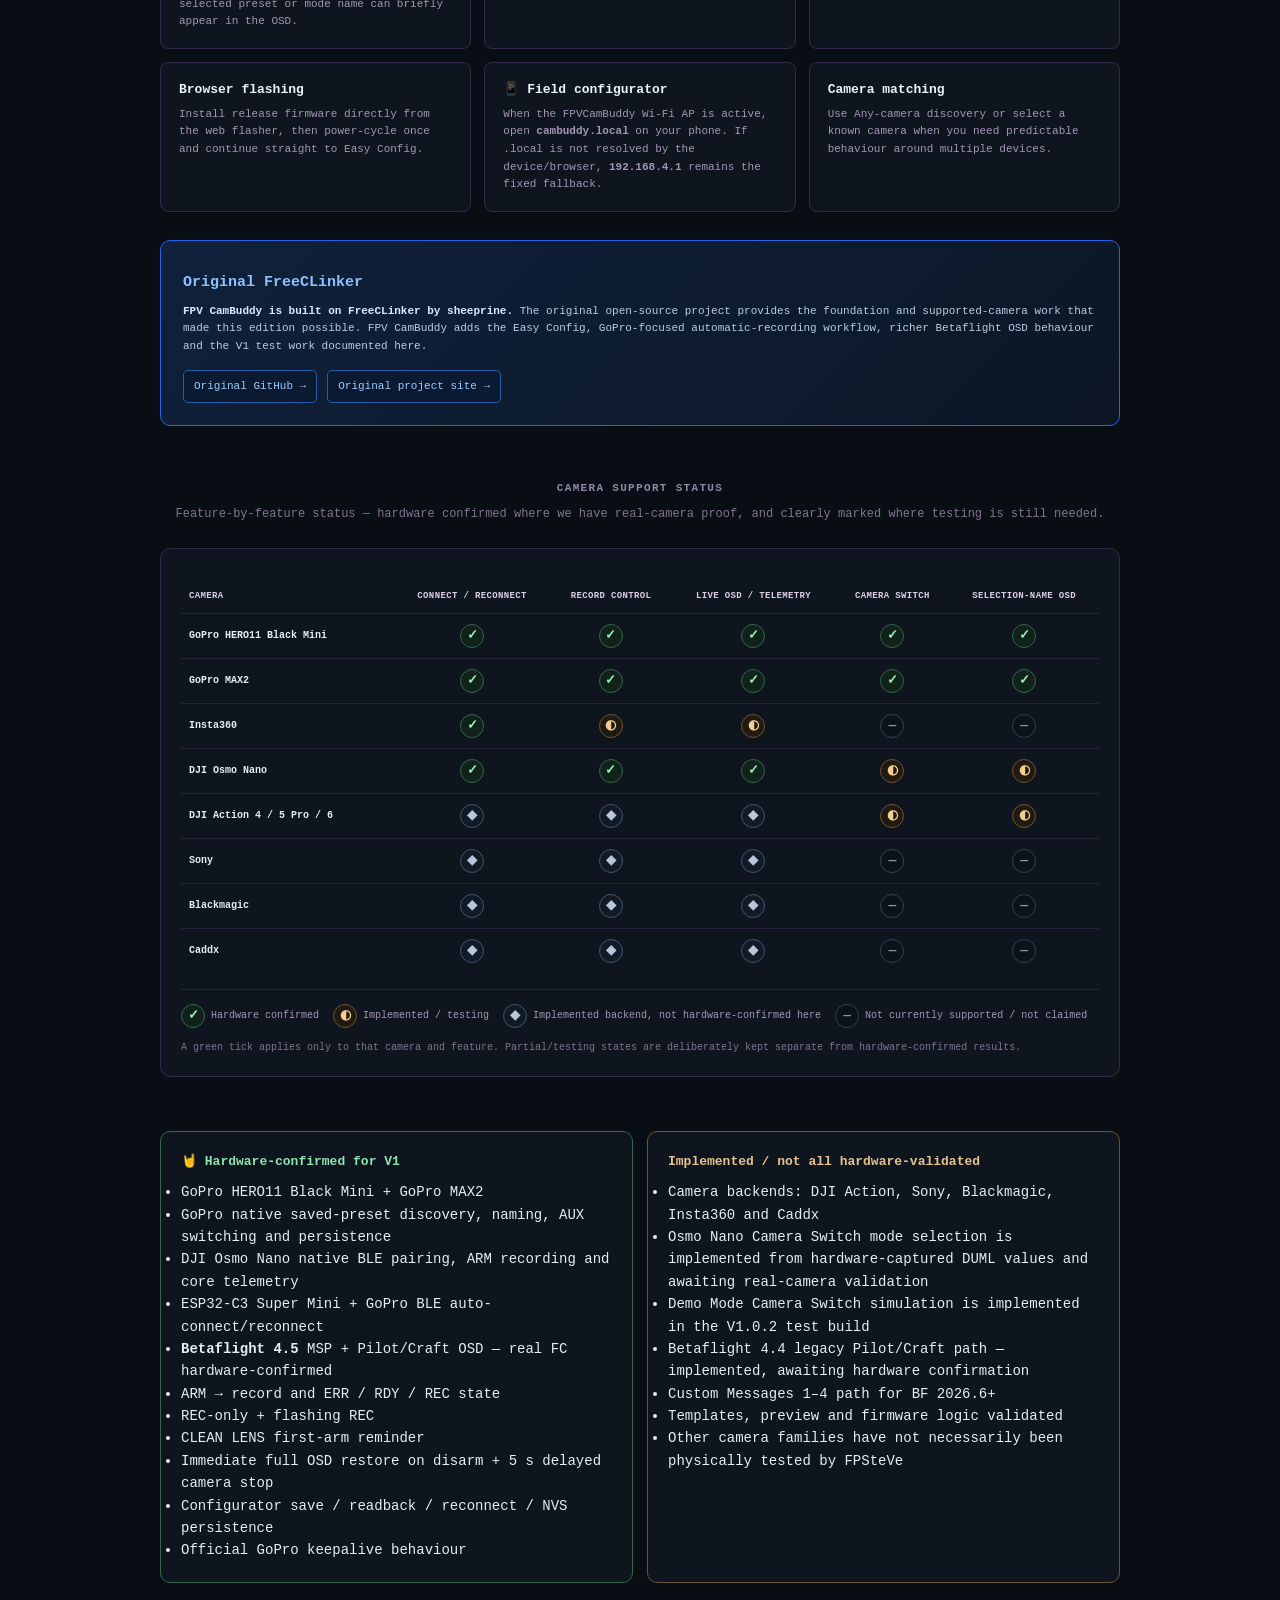
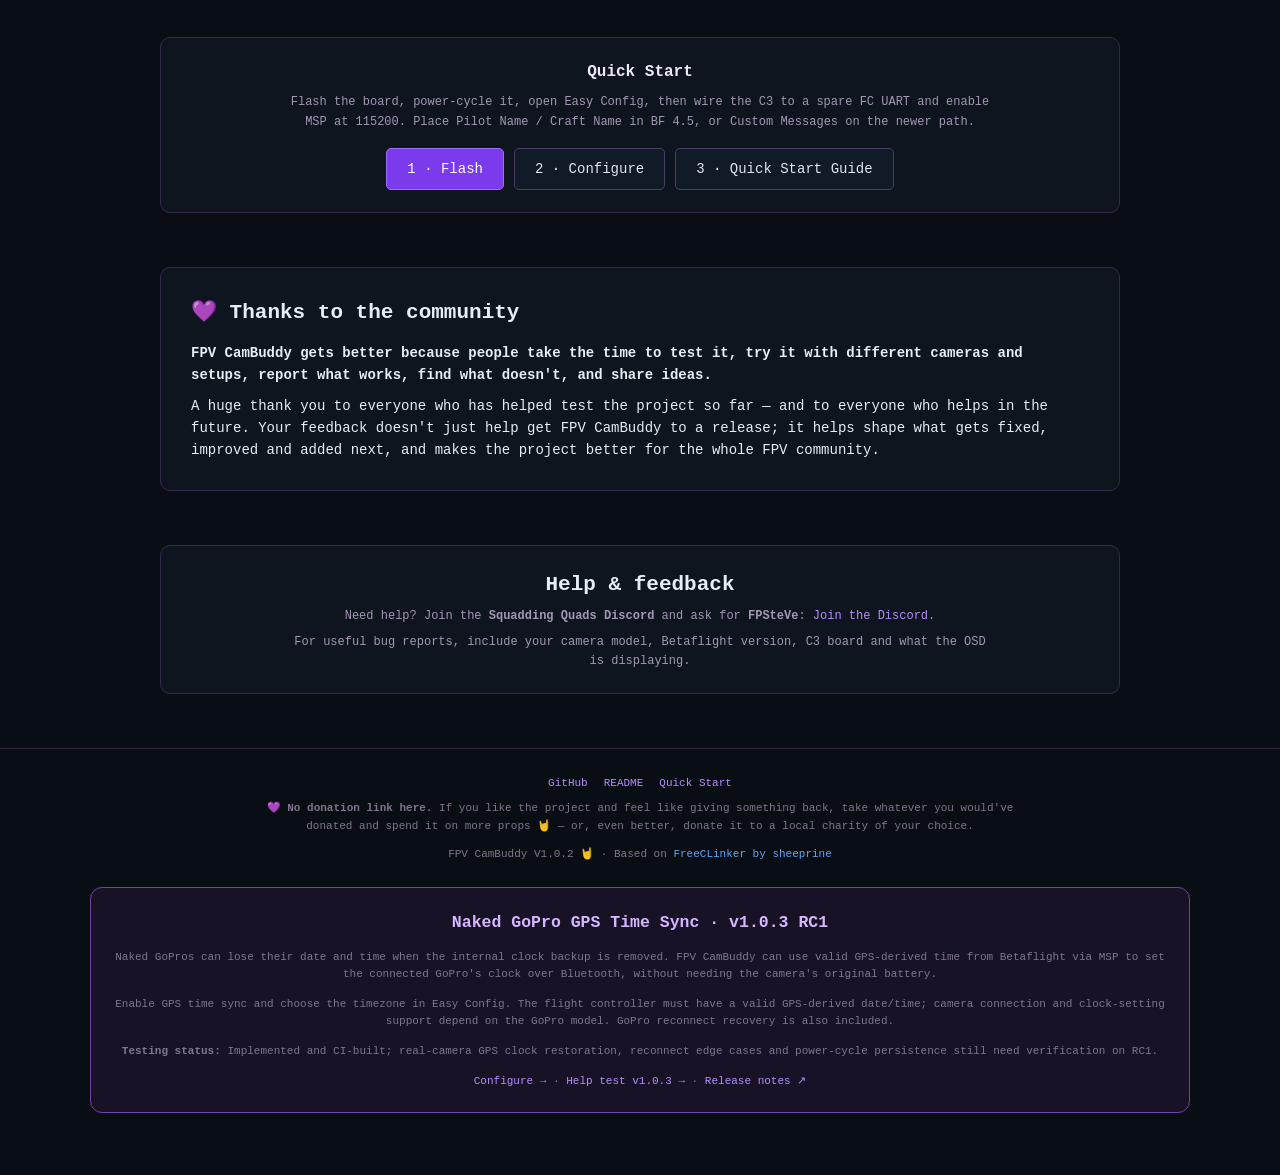
==== commit 0d3cdf62: "Feature naked GoPro GPS clock sync and honest RC1 test status on homepage" ====
--- a/web/index.html
+++ b/web/index.html
@@ -1,8 +1,8 @@
 <!DOCTYPE html>
 <html lang="en"><head><meta charset="UTF-8"><meta name="viewport" content="width=device-width,initial-scale=1.0"><title>FPV CamBuddy · by FPSteVe</title><meta name="description" content="FPV CamBuddy · by FPSteVe — automatic action-camera recording, Betaflight camera OSD and simple browser configuration for ESP32-C3."><style>
 *{box-sizing:border-box;margin:0;padding:0}body{background:#090d14;color:#e6edf7;font:14px/1.6 'Courier New',monospace;min-height:100dvh}a{color:#b78cff;text-decoration:none}a:hover{text-decoration:underline}.original-link{color:#60a5fa!important}header{display:flex;align-items:center;gap:18px;padding:11px 18px;background:#0d131d;border-bottom:1px solid #302642;position:sticky;top:0;z-index:5}.brand{font-size:13px;font-weight:bold;color:#b78cff;margin-right:auto}header a{font-size:12px}.hero{max-width:820px;margin:auto;padding:58px 20px 30px;text-align:center}.kicker,.section-head h2{font-size:11px;letter-spacing:.12em;text-transform:uppercase;color:#9486a8}.hero h1{font-size:34px;line-height:1.25;margin:14px 0;color:#f7f9fc}.hero h1 span{color:#c29cff}.hero h1 .edition{font-size:33px;font-style:italic}.tagline{color:#aab5c5;max-width:670px;margin:0 auto 25px}.cta-row{display:flex;justify-content:center;gap:10px;flex-wrap:wrap}.btn{display:inline-block;padding:9px 20px;border:1px solid #4c3d67;border-radius:5px;background:#111a27;color:#dce6f5}.btn:hover{background:#201a31;text-decoration:none}.btn.primary{background:#7c3aed;border-color:#9b6cff;color:white}section{max-width:1000px;margin:auto;padding:0 20px 54px}.section-head{text-align:center;margin-bottom:24px}.section-head p{font-size:12px;color:#81758f;margin-top:7px}.panel{background:#0e151f;border:1px solid #34294a;border-radius:10px}.intro-row{display:grid;grid-template-columns:1fr 1fr;gap:14px;align-items:stretch}.credit{background:linear-gradient(135deg,#10213b,#0c1626);border:1px solid #2563eb;border-radius:10px;margin-top:28px;padding:30px 22px 22px;color:#b9cde5;font-size:11px;display:flex;flex-direction:column;justify-content:center}.credit h2{font-size:15px;color:#8fc1ff;margin-bottom:8px}.credit strong{color:#d9eaff}.credit-links{margin-top:14px;display:flex;gap:10px;flex-wrap:wrap}.credit-links a{display:inline-block;padding:7px 10px;border:1px solid #285da9;border-radius:5px;color:#9dcbff!important;background:#0b1a31}.demo-box{background:#0e151f;border:1px solid #34294a;border-radius:10px;padding:14px}.demo-title{text-align:center;margin-bottom:9px}.demo-title h2{font-size:13px;color:#eee7f8}.demo-title p{font-size:10px;color:#81758f}.osd-screen{position:relative;max-width:430px;aspect-ratio:16/9;margin:auto;overflow:hidden;border-radius:7px;border:1px solid #504260;background:#05080d url('osd-preview-bg.jpg') center/cover no-repeat;box-shadow:inset 0 0 55px #0008}.osd-label{position:absolute;left:4%;right:4%;font:700 clamp(13px,1.25vw,18px) 'Courier New',monospace;color:#fff;text-shadow:2px 2px 2px #000,-1px -1px 2px #000;white-space:pre}.pos1,.pilot{top:10%}.pos2{top:22%}.pos3{bottom:22%}.pos4{bottom:10%}.demo-state{position:absolute;inset:0;visibility:hidden;animation:demo 42s steps(1,end) infinite}.d1{animation-delay:0s}.d2{animation-delay:3s}.d3{animation-delay:6s}.d4{animation-delay:9s}.d5{animation-delay:12s}.d6{animation-delay:15s}.d7{animation-delay:18s}.d8{animation-delay:21s}.d9{animation-delay:24s}.d10{animation-delay:27s}.d11{animation-delay:30s}.d12{animation-delay:33s}.d13{animation-delay:36s}.d14{animation-delay:39s}.rec-flash{animation:blink 1s steps(1,end) infinite}.demo-note{position:absolute;left:50%;top:50%;transform:translate(-50%,-50%);padding:7px 11px;background:rgba(7,10,16,.84);border:1px solid #6d55a0;border-radius:5px;color:#c4b5fd;font-size:clamp(12px,1.35vw,14px);font-weight:700;width:max-content;max-width:82%;white-space:normal;overflow-wrap:anywhere;line-height:1.25;text-align:center}.demo-mode{position:absolute;right:3%;top:3%;padding:3px 6px;background:rgba(7,10,16,.76);border:1px solid #4c3d67;border-radius:4px;color:#c4b5fd;font-size:9px;font-weight:700}.demo-caption{text-align:center;color:#9486a8;font-size:9px;margin-top:8px}@keyframes demo{0%,7.13%{visibility:visible}7.14%,100%{visibility:hidden}}@keyframes blink{50%{visibility:hidden}}.grid{display:grid;grid-template-columns:repeat(3,1fr);gap:13px}.card{background:#0e151f;border:1px solid #34294a;border-radius:8px;padding:17px 18px}.card h3{font-size:13px;color:#edf3fb;margin-bottom:5px}.card p,.card li{font-size:11px;color:#a397b5}.card ul{padding-left:16px}.wide-grid{display:grid;grid-template-columns:1fr 1fr;gap:14px}.status{padding:20px}.status h3{font-size:13px;margin-bottom:8px}.tested{border-color:#37664c}.expected{border-color:#6d5431}.tested h3{color:#8ee5ae}.expected h3{color:#e5c38e}.support-matrix-wrap{overflow-x:auto;margin-top:10px}.support-matrix{width:100%;min-width:820px;border-collapse:collapse;font-size:10px}.support-matrix th,.support-matrix td{padding:10px 8px;border-bottom:1px solid #2b233a;text-align:center;vertical-align:middle}.support-matrix th{color:#d9d0e6;font-size:9px;text-transform:uppercase;letter-spacing:.04em;white-space:nowrap}.support-matrix th:first-child,.support-matrix td:first-child{text-align:left;min-width:170px}.support-matrix tr:last-child td{border-bottom:0}.support-mark{display:inline-flex;width:24px;height:24px;align-items:center;justify-content:center;border-radius:50%;font-weight:700;font-size:13px}.support-mark.ok{color:#9cf0ba;border:1px solid #37664c;background:#102219}.support-mark.test{color:#f2cf91;border:1px solid #6d5431;background:#211a10}.support-mark.impl{color:#b8c6db;border:1px solid #46546a;background:#111a27}.support-mark.no{color:#8b93a1;border:1px solid #394150;background:#0c121b}.support-key{display:flex;gap:14px;flex-wrap:wrap;margin-top:16px;padding-top:14px;border-top:1px solid #2b233a;color:#a397b5;font-size:10px}.support-key span{display:flex;align-items:center;gap:6px}.support-note{margin-top:12px;color:#81758f;font-size:10px}.quick-features{background:linear-gradient(135deg,#171126,#101722);border-color:#6d55a0}.quick-features h2{color:#d9c5ff}.quick-features ul{margin:8px 0 0;padding-left:18px;color:#c9bdd8;font-size:11px}.quick-features li{margin:4px 0}.quick-features strong{color:#f1eaff}.badge{display:inline-block;padding:2px 7px;border-radius:999px;font-size:9px;font-weight:bold;white-space:nowrap}.badge.ok{color:#9cf0ba;border:1px solid #37664c;background:#102219}.badge.test{color:#f2cf91;border:1px solid #6d5431;background:#211a10}.badge.impl{color:#b8c6db;border:1px solid #46546a;background:#111a27}.bf-callout{margin-top:14px;padding:22px;border:1px solid #6d55a0;border-radius:10px;background:linear-gradient(135deg,#171126,#101722);text-align:center}.bf-callout h3{color:#d9c5ff;font-size:17px;margin-bottom:7px}.bf-callout p{color:#b5a9c5;font-size:12px;max-width:800px;margin:auto}.bf-callout strong{color:#f1eaff}.quick{padding:22px;text-align:center}.quick h2{font-size:16px;margin-bottom:8px;color:#eee7f8}.quick p{max-width:720px;margin:0 auto 16px;color:#a397b5;font-size:12px}.community-thanks{padding:28px 30px}.community-thanks h2{margin-bottom:12px}.community-thanks p{margin-top:8px;max-width:900px}.help{text-align:center;padding:22px}.help p{color:#a397b5;font-size:12px;max-width:700px;margin:6px auto 0}footer{border-top:1px solid #302642;padding:26px 20px 38px;text-align:center;font-size:11px;color:#81758f}.foot-links{margin-bottom:8px;display:flex;justify-content:center;gap:16px;flex-wrap:wrap}@media(max-width:760px){header{flex-wrap:wrap}.brand{width:100%}.intro-row,.wide-grid{grid-template-columns:1fr}.grid{grid-template-columns:1fr 1fr}.osd-screen{max-width:480px}.support-table,.support-table tbody,.support-table tr,.support-table td{display:block;width:100%}.support-table thead{display:none}.support-table tr{padding:12px 0;border-bottom:1px solid #2b233a}.support-table tr:last-child{border-bottom:0}.support-table td{border:0;padding:4px 10px}.support-table td:first-child{font-size:13px;color:#edf3fb}.support-table td:nth-child(2){padding-top:2px;padding-bottom:7px}.support-table td:nth-child(3){color:#a397b5;overflow-wrap:anywhere}.panel.status{overflow:hidden}}@media(max-width:500px){.grid{grid-template-columns:1fr}.hero h1{font-size:28px}.hero h1 .edition{font-size:27px}.demo-note{max-width:88%}.support-table td{padding-left:6px;padding-right:6px}}
-.version-badge{display:inline-block;padding:3px 8px;border:1px solid #8e5cf6;border-radius:999px;background:#211638;color:#d8b4fe;font-size:10px;font-weight:800;letter-spacing:.05em;white-space:nowrap}</style></head><body>
-<header><span class="brand">FPV CamBuddy · by FPSteVe</span><span class="version-badge">V1.0.2</span><a href="config.html">Configure</a><a href="flash.html">Flash</a><a href="https://github.com/alfonsogordon/FPV-CamBuddy" target="_blank">GitHub</a></header>
+</style></head><body>
+<header><span class="brand">FPV CamBuddy · by FPSteVe</span><a href="config.html">Configure</a><a href="flash.html">Flash</a><a href="https://github.com/alfonsogordon/FPV-CamBuddy" target="_blank">GitHub</a></header>
 <div class="hero"><div class="kicker">ESP32-C3 · Action Cameras · Betaflight</div><h1>Never forget to hit record again.<br><span>FPV CamBuddy's got the camera.</span></h1><p class="tagline">Automatic action-camera recording, live camera status in the Betaflight OSD and a simple browser configurator — built around the way an FPV quad is actually used.</p><div class="cta-row"><a class="btn primary" href="flash.html">Flash FPV CamBuddy →</a><a class="btn" href="config.html">Open Easy Config</a><a class="btn" href="community-test.html">V1.0.2 Community Test</a><a class="btn" href="https://github.com/alfonsogordon/FPV-CamBuddy/blob/main/QUICKSTART.md" target="_blank">Quick Start</a></div></div>
 <section><div class="intro-row"><div class="credit quick-features"><h2>FPV CamBuddy at a glance</h2><ul><li><strong>Betaflight 4.5 OSD support</strong> — physically tested via Pilot/Craft Name</li><li><strong>Camera Switch</strong> — 3-position AUX with native GoPro saved presets and supported DJI/Osmo shooting modes</li><li><strong>Automatic ARM recording</strong> + configurable delayed stop on DISARM</li><li><strong>Live camera OSD</strong> — ERR / RDY / REC, battery, time, mode and storage where available</li><li><strong>Profile-name OSD</strong> — brief name-only message when profiles change</li><li><strong>Browser Easy Config + field AP config</strong> with persistent settings</li><li><strong>Supported camera backends:</strong> GoPro, DJI Action, Insta360, Sony, Blackmagic and Caddx</li><li><strong>Hardware-confirmed cameras:</strong> GoPro HERO11 Black Mini, GoPro MAX2 and DJI Osmo Nano core workflow</li></ul></div><div class="demo-box"><div class="demo-title"><h2>Default OSD flow</h2><p>BF 2026.6+ Custom Messages first, then the BF 4.5 Pilot default.</p></div><div class="osd-screen">
 <div class="demo-state d1"><span class="demo-mode">BF 2026.6+</span><span class="osd-label pos2">ERR</span><span class="demo-note">Camera unavailable / connecting</span></div>
@@ -27,14 +27,14 @@
 <section><div class="section-head"><h2>Camera support status</h2><p>Feature-by-feature status — hardware confirmed where we have real-camera proof, and clearly marked where testing is still needed.</p></div><div class="panel status"><div class="support-matrix-wrap"><table class="support-matrix"><thead><tr><th>Camera</th><th>Connect / reconnect</th><th>Record control</th><th>Live OSD / telemetry</th><th>Camera Switch</th><th>Selection-name OSD</th></tr></thead><tbody>
 <tr><td><strong>GoPro HERO11 Black Mini</strong></td><td><span class="support-mark ok" title="Hardware confirmed">✓</span></td><td><span class="support-mark ok" title="Hardware confirmed">✓</span></td><td><span class="support-mark ok" title="Hardware confirmed">✓</span></td><td><span class="support-mark ok" title="Hardware confirmed">✓</span></td><td><span class="support-mark ok" title="Hardware confirmed">✓</span></td></tr>
 <tr><td><strong>GoPro MAX2</strong></td><td><span class="support-mark ok" title="Hardware confirmed">✓</span></td><td><span class="support-mark ok" title="Hardware confirmed">✓</span></td><td><span class="support-mark ok" title="Hardware confirmed">✓</span></td><td><span class="support-mark ok" title="Hardware confirmed">✓</span></td><td><span class="support-mark ok" title="Hardware confirmed">✓</span></td></tr>
-<tr><td><strong>Insta360 Ace Pro 2</strong></td><td><span class="support-mark ok" title="Hardware confirmed">✓</span></td><td><span class="support-mark ok" title="Hardware confirmed">✓</span></td><td><span class="support-mark test" title="Richer telemetry still needs validation">◐</span></td><td><span class="support-mark no" title="Camera Switch not currently implemented">—</span></td><td><span class="support-mark no" title="Selection-name OSD not currently implemented">—</span></td></tr>
+<tr><td><strong>Insta360</strong></td><td><span class="support-mark ok" title="Hardware confirmed">✓</span></td><td><span class="support-mark test" title="Active hardware testing">◐</span></td><td><span class="support-mark test" title="Active hardware testing">◐</span></td><td><span class="support-mark no" title="Not currently implemented">—</span></td><td><span class="support-mark no" title="Not currently implemented">—</span></td></tr>
 <tr><td><strong>DJI Osmo Nano</strong></td><td><span class="support-mark ok" title="Hardware confirmed">✓</span></td><td><span class="support-mark ok" title="Hardware confirmed">✓</span></td><td><span class="support-mark ok" title="Core telemetry hardware confirmed">✓</span></td><td><span class="support-mark test" title="Implemented; awaiting real-camera validation">◐</span></td><td><span class="support-mark test" title="Implemented; awaiting Camera Switch hardware validation">◐</span></td></tr>
-<tr><td><strong>DJI Action 4</strong></td><td><span class="support-mark ok" title="Hardware confirmed">✓</span></td><td><span class="support-mark ok" title="Hardware confirmed">✓</span></td><td><span class="support-mark ok" title="Hardware confirmed">✓</span></td><td><span class="support-mark test" title="Supported shooting modes exposed; hardware validation wanted">◐</span></td><td><span class="support-mark test" title="Awaiting hardware validation">◐</span></td></tr><tr><td><strong>DJI Action 5 Pro</strong></td><td><span class="support-mark ok" title="Hardware confirmed">✓</span></td><td><span class="support-mark ok" title="Hardware confirmed">✓</span></td><td><span class="support-mark impl" title="Not hardware-confirmed here">◆</span></td><td><span class="support-mark test" title="Mode switching works on hardware; Slow Motion ID fix awaiting retest">◐</span></td><td><span class="support-mark test" title="Awaiting hardware validation">◐</span></td></tr><tr><td><strong>DJI Action 6</strong></td><td><span class="support-mark impl" title="Implemented backend">◆</span></td><td><span class="support-mark impl" title="Implemented backend">◆</span></td><td><span class="support-mark impl" title="Implemented backend">◆</span></td><td><span class="support-mark test" title="Supported shooting modes exposed; hardware validation wanted">◐</span></td><td><span class="support-mark test" title="Awaiting hardware validation">◐</span></td></tr>
+<tr><td><strong>DJI Action 4 / 5 Pro / 6</strong></td><td><span class="support-mark impl" title="Implemented backend">◆</span></td><td><span class="support-mark impl" title="Implemented backend">◆</span></td><td><span class="support-mark impl" title="Implemented backend">◆</span></td><td><span class="support-mark test" title="Supported shooting modes exposed; hardware validation wanted">◐</span></td><td><span class="support-mark test" title="Awaiting hardware validation">◐</span></td></tr>
 <tr><td><strong>Sony</strong></td><td><span class="support-mark impl" title="Implemented backend">◆</span></td><td><span class="support-mark impl" title="Implemented backend">◆</span></td><td><span class="support-mark impl" title="Implemented backend">◆</span></td><td><span class="support-mark no" title="No Camera Switch support claimed">—</span></td><td><span class="support-mark no" title="No Camera Switch support claimed">—</span></td></tr>
 <tr><td><strong>Blackmagic</strong></td><td><span class="support-mark impl" title="Implemented backend">◆</span></td><td><span class="support-mark impl" title="Implemented backend">◆</span></td><td><span class="support-mark impl" title="Implemented backend">◆</span></td><td><span class="support-mark no" title="No Camera Switch support claimed">—</span></td><td><span class="support-mark no" title="No Camera Switch support claimed">—</span></td></tr>
 <tr><td><strong>Caddx</strong></td><td><span class="support-mark impl" title="Implemented backend">◆</span></td><td><span class="support-mark impl" title="Implemented backend">◆</span></td><td><span class="support-mark impl" title="Implemented backend">◆</span></td><td><span class="support-mark no" title="No Camera Switch support claimed">—</span></td><td><span class="support-mark no" title="No Camera Switch support claimed">—</span></td></tr>
 </tbody></table></div><div class="support-key"><span><b class="support-mark ok">✓</b> Hardware confirmed</span><span><b class="support-mark test">◐</b> Implemented / testing</span><span><b class="support-mark impl">◆</b> Implemented backend, not hardware-confirmed here</span><span><b class="support-mark no">—</b> Not currently supported / not claimed</span></div><p class="support-note">A green tick applies only to that camera and feature. Partial/testing states are deliberately kept separate from hardware-confirmed results.</p></div></section>
-<section><div class="wide-grid"><div class="panel status tested"><h3>🤘 Hardware-confirmed for V1</h3><ul><li>GoPro HERO11 Black Mini + GoPro MAX2</li><li>GoPro native saved-preset discovery, naming, AUX switching and persistence</li><li>DJI Osmo Nano native BLE pairing, ARM recording and core telemetry</li><li>DJI Action 4 connection, live telemetry, recording control and AUX-triggered recording</li><li>DJI Action 5 Pro connection, recording control and Camera Switch mode switching</li><li>ESP32-C3 Super Mini + GoPro BLE auto-connect/reconnect</li><li><strong>Betaflight 4.5</strong> MSP + Pilot/Craft OSD — real FC hardware-confirmed</li><li>ARM → record and ERR / RDY / REC state</li><li>REC-only + flashing REC</li><li>CLEAN LENS first-arm reminder</li><li>Immediate full OSD restore on disarm + 5 s delayed camera stop</li><li>Configurator save / readback / reconnect / NVS persistence</li><li>Official GoPro keepalive behaviour</li></ul></div><div class="panel status expected"><h3>Implemented / not all hardware-validated</h3><ul><li>Camera backends: DJI Action, Sony, Blackmagic, Insta360 and Caddx</li><li>Osmo Nano Camera Switch mode selection is implemented from hardware-captured DUML values and awaiting real-camera validation</li><li>Demo Mode Camera Switch simulation is implemented in the V1.0.2 test build</li><li>Betaflight 4.4 legacy Pilot/Craft path — implemented, awaiting hardware confirmation</li><li>Custom Messages 1–4 path for BF 2026.6+</li><li>Templates, preview and firmware logic validated</li><li>Other camera families have not necessarily been physically tested by FPSteVe</li></ul></div></div></section>
+<section><div class="wide-grid"><div class="panel status tested"><h3>🤘 Hardware-confirmed for V1</h3><ul><li>GoPro HERO11 Black Mini + GoPro MAX2</li><li>GoPro native saved-preset discovery, naming, AUX switching and persistence</li><li>DJI Osmo Nano native BLE pairing, ARM recording and core telemetry</li><li>ESP32-C3 Super Mini + GoPro BLE auto-connect/reconnect</li><li><strong>Betaflight 4.5</strong> MSP + Pilot/Craft OSD — real FC hardware-confirmed</li><li>ARM → record and ERR / RDY / REC state</li><li>REC-only + flashing REC</li><li>CLEAN LENS first-arm reminder</li><li>Immediate full OSD restore on disarm + 5 s delayed camera stop</li><li>Configurator save / readback / reconnect / NVS persistence</li><li>Official GoPro keepalive behaviour</li></ul></div><div class="panel status expected"><h3>Implemented / not all hardware-validated</h3><ul><li>Camera backends: DJI Action, Sony, Blackmagic, Insta360 and Caddx</li><li>Osmo Nano Camera Switch mode selection is implemented from hardware-captured DUML values and awaiting real-camera validation</li><li>Demo Mode Camera Switch simulation is implemented in the V1.0.2 test build</li><li>Betaflight 4.4 legacy Pilot/Craft path — implemented, awaiting hardware confirmation</li><li>Custom Messages 1–4 path for BF 2026.6+</li><li>Templates, preview and firmware logic validated</li><li>Other camera families have not necessarily been physically tested by FPSteVe</li></ul></div></div></section>
 <section><div class="panel quick"><h2>Quick Start</h2><p>Flash the board, power-cycle it, open Easy Config, then wire the C3 to a spare FC UART and enable MSP at 115200. Place Pilot Name / Craft Name in BF 4.5, or Custom Messages on the newer path.</p><div class="cta-row"><a class="btn primary" href="flash.html">1 · Flash</a><a class="btn" href="config.html">2 · Configure</a><a class="btn" href="https://github.com/alfonsogordon/FPV-CamBuddy/blob/main/QUICKSTART.md" target="_blank">3 · Quick Start Guide</a></div></div></section>
 <section><div class="panel community-thanks"><h2>💜 Thanks to the community</h2><p><strong>FPV CamBuddy gets better because people take the time to test it, try it with different cameras and setups, report what works, find what doesn't, and share ideas.</strong></p><p>A huge thank you to everyone who has helped test the project so far — and to everyone who helps in the future. Your feedback doesn't just help get FPV CamBuddy to a release; it helps shape what gets fixed, improved and added next, and makes the project better for the whole FPV community.</p></div></section>
 <section><div class="panel help"><h2>Help & feedback</h2><p>Need help? Join the <strong>Squadding Quads Discord</strong> and ask for <strong>FPSteVe</strong>: <a href="https://discord.gg/eE6DkgEnjU" target="_blank">Join the Discord</a>.</p><p>For useful bug reports, include your camera model, Betaflight version, C3 board and what the OSD is displaying.</p></div></section>
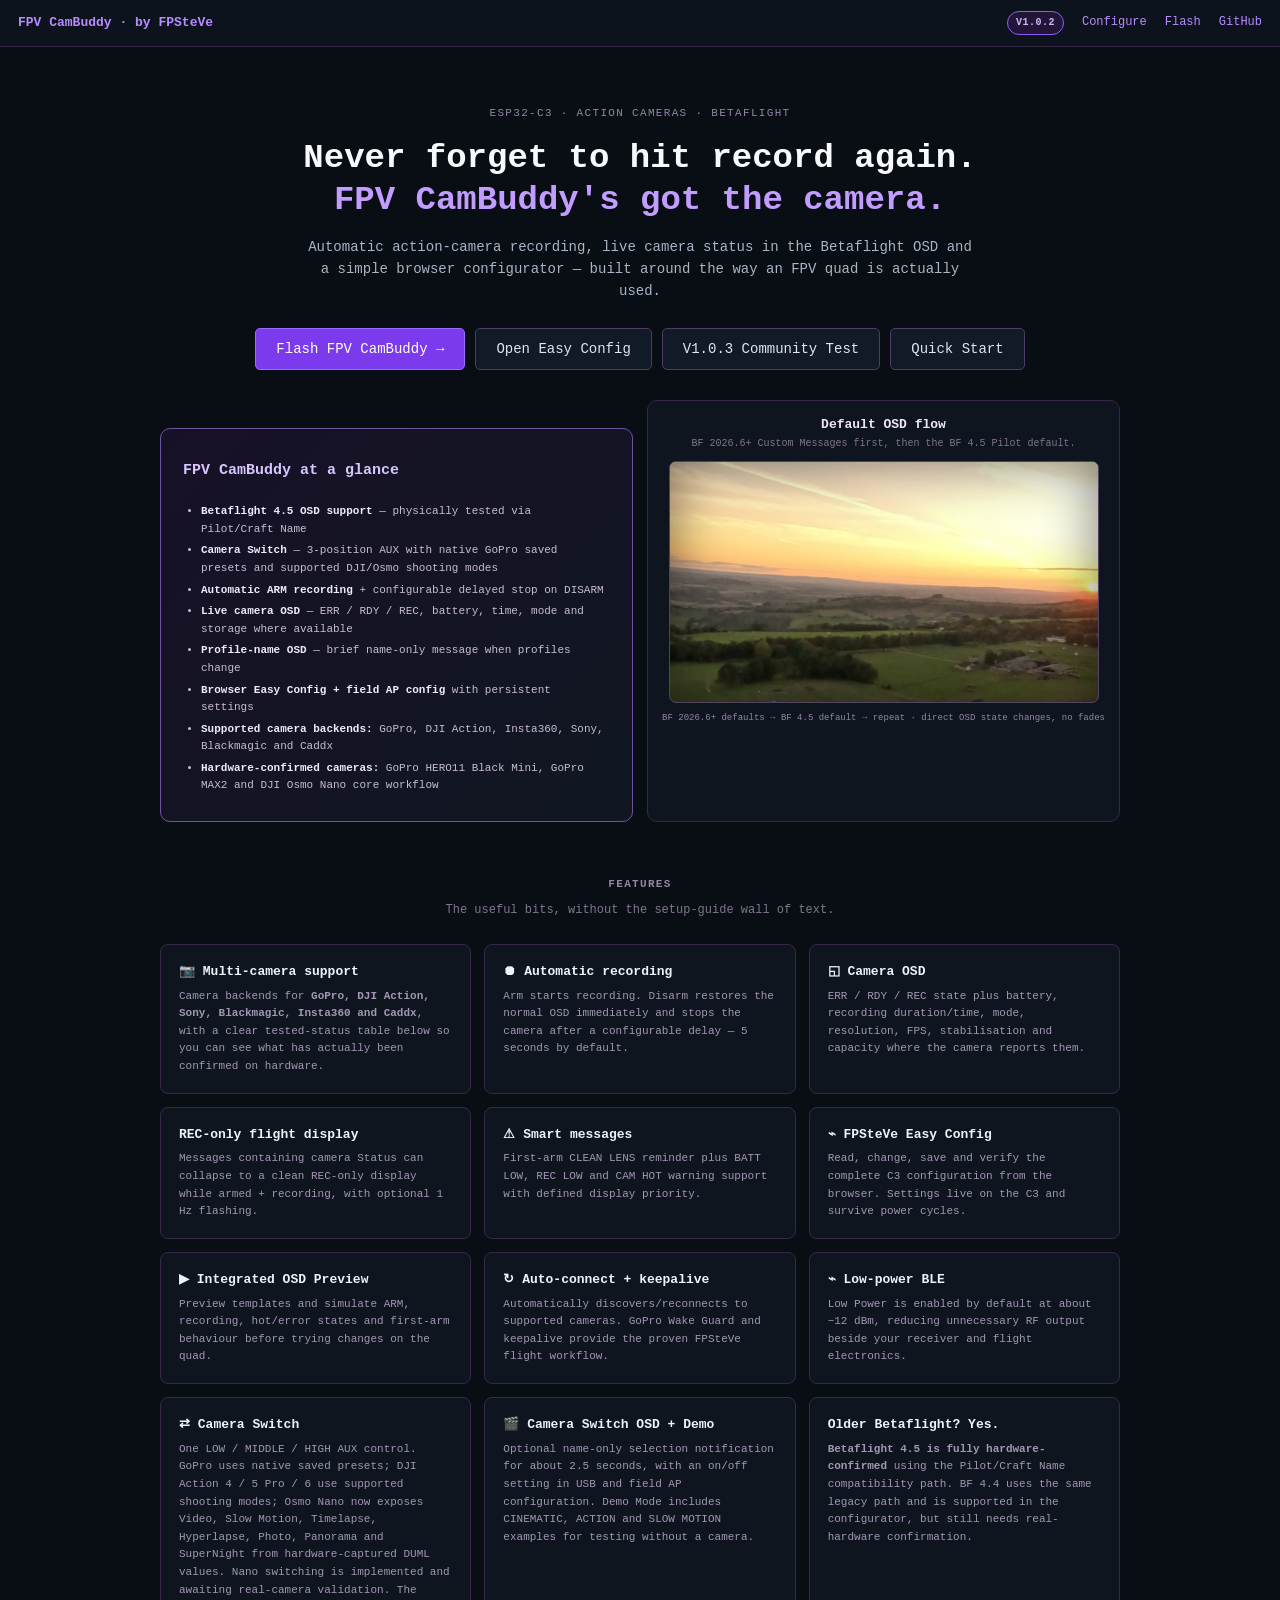
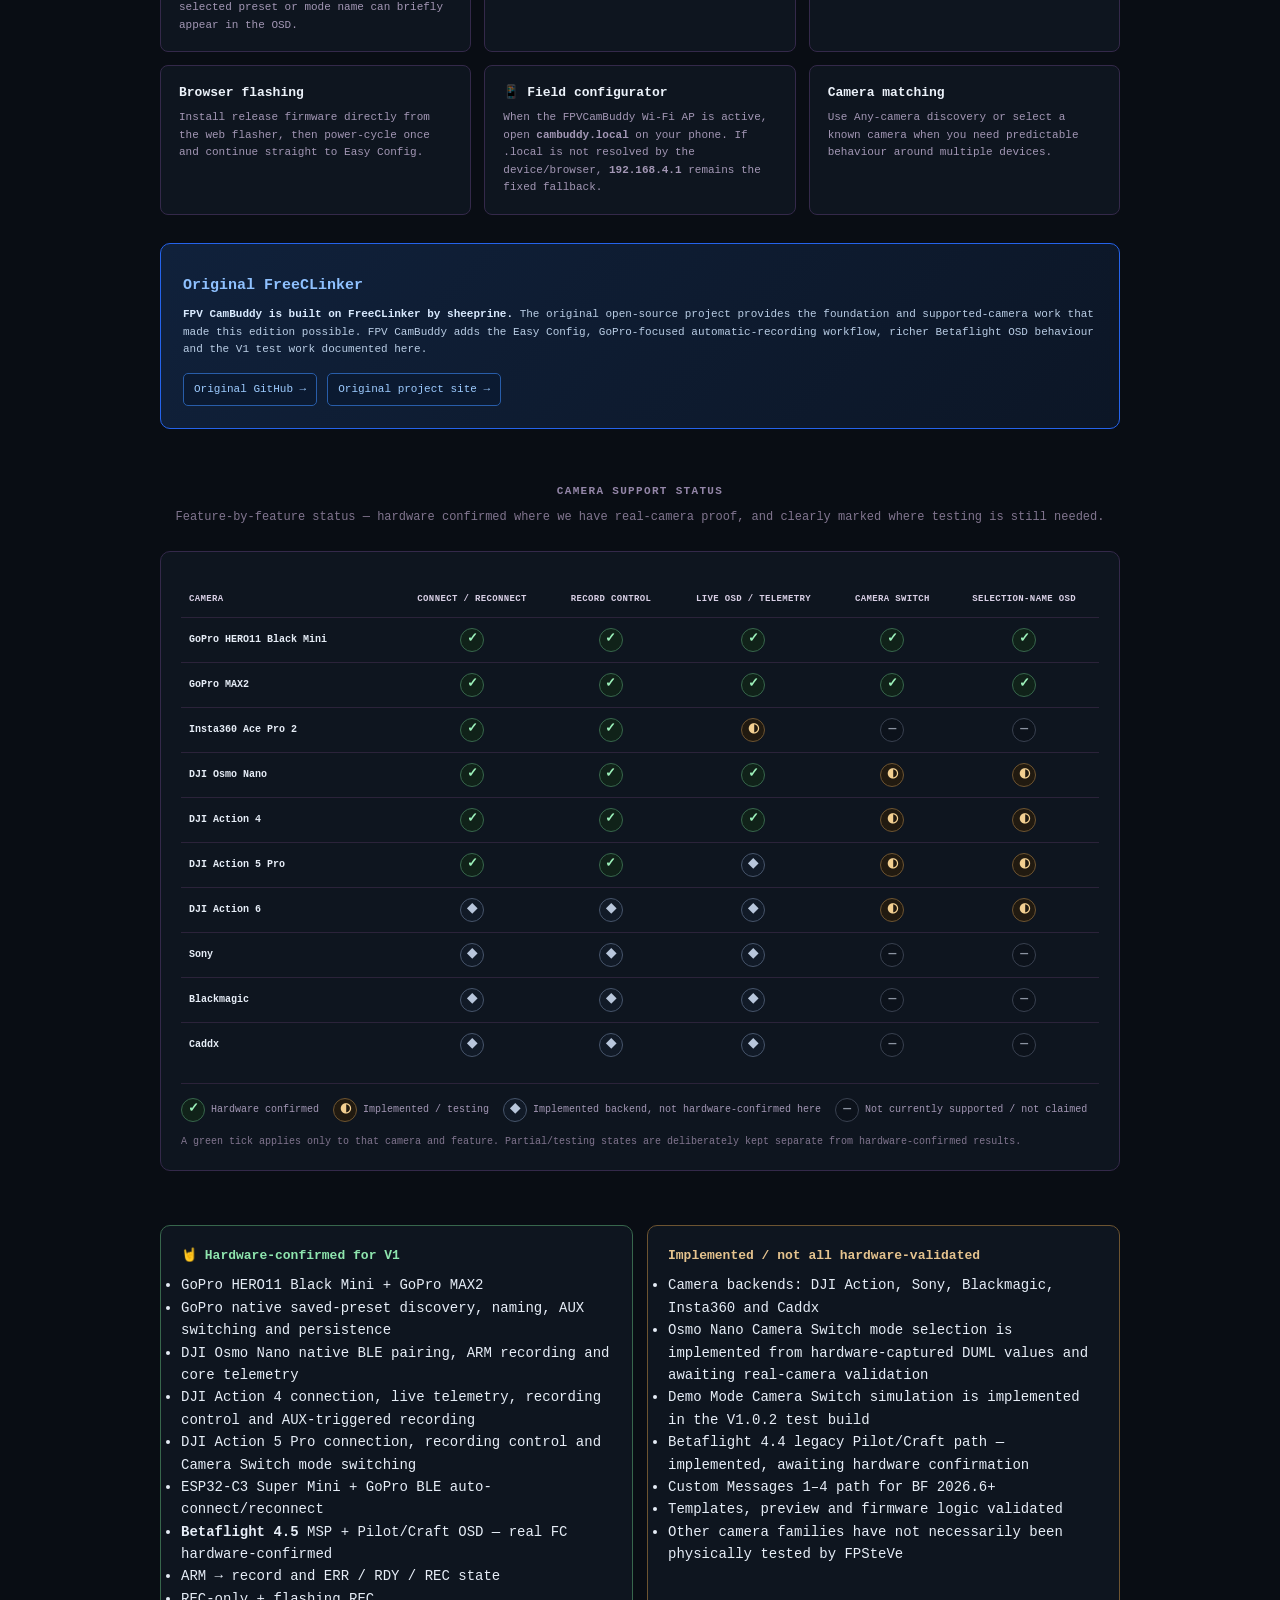
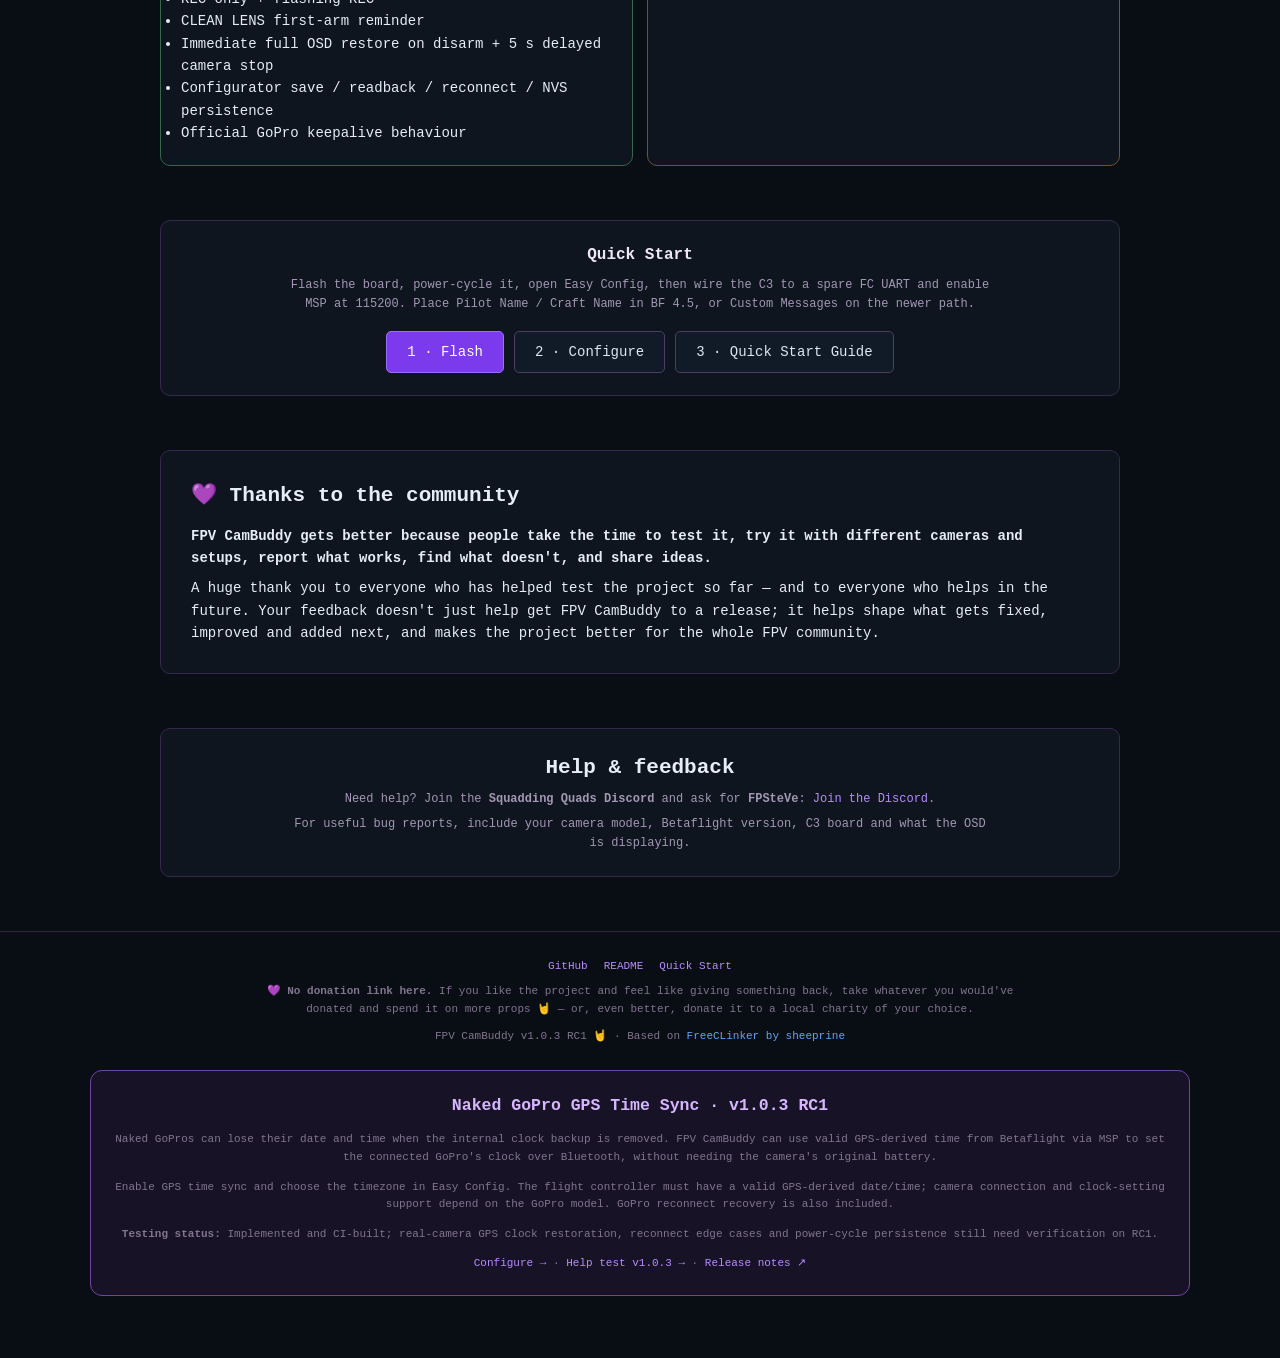
==== commit d3c3e74d: "Correct homepage community testing link label and current RC1 footer" ====
--- a/web/index.html
+++ b/web/index.html
@@ -1,9 +1,9 @@
 <!DOCTYPE html>
 <html lang="en"><head><meta charset="UTF-8"><meta name="viewport" content="width=device-width,initial-scale=1.0"><title>FPV CamBuddy · by FPSteVe</title><meta name="description" content="FPV CamBuddy · by FPSteVe — automatic action-camera recording, Betaflight camera OSD and simple browser configuration for ESP32-C3."><style>
 *{box-sizing:border-box;margin:0;padding:0}body{background:#090d14;color:#e6edf7;font:14px/1.6 'Courier New',monospace;min-height:100dvh}a{color:#b78cff;text-decoration:none}a:hover{text-decoration:underline}.original-link{color:#60a5fa!important}header{display:flex;align-items:center;gap:18px;padding:11px 18px;background:#0d131d;border-bottom:1px solid #302642;position:sticky;top:0;z-index:5}.brand{font-size:13px;font-weight:bold;color:#b78cff;margin-right:auto}header a{font-size:12px}.hero{max-width:820px;margin:auto;padding:58px 20px 30px;text-align:center}.kicker,.section-head h2{font-size:11px;letter-spacing:.12em;text-transform:uppercase;color:#9486a8}.hero h1{font-size:34px;line-height:1.25;margin:14px 0;color:#f7f9fc}.hero h1 span{color:#c29cff}.hero h1 .edition{font-size:33px;font-style:italic}.tagline{color:#aab5c5;max-width:670px;margin:0 auto 25px}.cta-row{display:flex;justify-content:center;gap:10px;flex-wrap:wrap}.btn{display:inline-block;padding:9px 20px;border:1px solid #4c3d67;border-radius:5px;background:#111a27;color:#dce6f5}.btn:hover{background:#201a31;text-decoration:none}.btn.primary{background:#7c3aed;border-color:#9b6cff;color:white}section{max-width:1000px;margin:auto;padding:0 20px 54px}.section-head{text-align:center;margin-bottom:24px}.section-head p{font-size:12px;color:#81758f;margin-top:7px}.panel{background:#0e151f;border:1px solid #34294a;border-radius:10px}.intro-row{display:grid;grid-template-columns:1fr 1fr;gap:14px;align-items:stretch}.credit{background:linear-gradient(135deg,#10213b,#0c1626);border:1px solid #2563eb;border-radius:10px;margin-top:28px;padding:30px 22px 22px;color:#b9cde5;font-size:11px;display:flex;flex-direction:column;justify-content:center}.credit h2{font-size:15px;color:#8fc1ff;margin-bottom:8px}.credit strong{color:#d9eaff}.credit-links{margin-top:14px;display:flex;gap:10px;flex-wrap:wrap}.credit-links a{display:inline-block;padding:7px 10px;border:1px solid #285da9;border-radius:5px;color:#9dcbff!important;background:#0b1a31}.demo-box{background:#0e151f;border:1px solid #34294a;border-radius:10px;padding:14px}.demo-title{text-align:center;margin-bottom:9px}.demo-title h2{font-size:13px;color:#eee7f8}.demo-title p{font-size:10px;color:#81758f}.osd-screen{position:relative;max-width:430px;aspect-ratio:16/9;margin:auto;overflow:hidden;border-radius:7px;border:1px solid #504260;background:#05080d url('osd-preview-bg.jpg') center/cover no-repeat;box-shadow:inset 0 0 55px #0008}.osd-label{position:absolute;left:4%;right:4%;font:700 clamp(13px,1.25vw,18px) 'Courier New',monospace;color:#fff;text-shadow:2px 2px 2px #000,-1px -1px 2px #000;white-space:pre}.pos1,.pilot{top:10%}.pos2{top:22%}.pos3{bottom:22%}.pos4{bottom:10%}.demo-state{position:absolute;inset:0;visibility:hidden;animation:demo 42s steps(1,end) infinite}.d1{animation-delay:0s}.d2{animation-delay:3s}.d3{animation-delay:6s}.d4{animation-delay:9s}.d5{animation-delay:12s}.d6{animation-delay:15s}.d7{animation-delay:18s}.d8{animation-delay:21s}.d9{animation-delay:24s}.d10{animation-delay:27s}.d11{animation-delay:30s}.d12{animation-delay:33s}.d13{animation-delay:36s}.d14{animation-delay:39s}.rec-flash{animation:blink 1s steps(1,end) infinite}.demo-note{position:absolute;left:50%;top:50%;transform:translate(-50%,-50%);padding:7px 11px;background:rgba(7,10,16,.84);border:1px solid #6d55a0;border-radius:5px;color:#c4b5fd;font-size:clamp(12px,1.35vw,14px);font-weight:700;width:max-content;max-width:82%;white-space:normal;overflow-wrap:anywhere;line-height:1.25;text-align:center}.demo-mode{position:absolute;right:3%;top:3%;padding:3px 6px;background:rgba(7,10,16,.76);border:1px solid #4c3d67;border-radius:4px;color:#c4b5fd;font-size:9px;font-weight:700}.demo-caption{text-align:center;color:#9486a8;font-size:9px;margin-top:8px}@keyframes demo{0%,7.13%{visibility:visible}7.14%,100%{visibility:hidden}}@keyframes blink{50%{visibility:hidden}}.grid{display:grid;grid-template-columns:repeat(3,1fr);gap:13px}.card{background:#0e151f;border:1px solid #34294a;border-radius:8px;padding:17px 18px}.card h3{font-size:13px;color:#edf3fb;margin-bottom:5px}.card p,.card li{font-size:11px;color:#a397b5}.card ul{padding-left:16px}.wide-grid{display:grid;grid-template-columns:1fr 1fr;gap:14px}.status{padding:20px}.status h3{font-size:13px;margin-bottom:8px}.tested{border-color:#37664c}.expected{border-color:#6d5431}.tested h3{color:#8ee5ae}.expected h3{color:#e5c38e}.support-matrix-wrap{overflow-x:auto;margin-top:10px}.support-matrix{width:100%;min-width:820px;border-collapse:collapse;font-size:10px}.support-matrix th,.support-matrix td{padding:10px 8px;border-bottom:1px solid #2b233a;text-align:center;vertical-align:middle}.support-matrix th{color:#d9d0e6;font-size:9px;text-transform:uppercase;letter-spacing:.04em;white-space:nowrap}.support-matrix th:first-child,.support-matrix td:first-child{text-align:left;min-width:170px}.support-matrix tr:last-child td{border-bottom:0}.support-mark{display:inline-flex;width:24px;height:24px;align-items:center;justify-content:center;border-radius:50%;font-weight:700;font-size:13px}.support-mark.ok{color:#9cf0ba;border:1px solid #37664c;background:#102219}.support-mark.test{color:#f2cf91;border:1px solid #6d5431;background:#211a10}.support-mark.impl{color:#b8c6db;border:1px solid #46546a;background:#111a27}.support-mark.no{color:#8b93a1;border:1px solid #394150;background:#0c121b}.support-key{display:flex;gap:14px;flex-wrap:wrap;margin-top:16px;padding-top:14px;border-top:1px solid #2b233a;color:#a397b5;font-size:10px}.support-key span{display:flex;align-items:center;gap:6px}.support-note{margin-top:12px;color:#81758f;font-size:10px}.quick-features{background:linear-gradient(135deg,#171126,#101722);border-color:#6d55a0}.quick-features h2{color:#d9c5ff}.quick-features ul{margin:8px 0 0;padding-left:18px;color:#c9bdd8;font-size:11px}.quick-features li{margin:4px 0}.quick-features strong{color:#f1eaff}.badge{display:inline-block;padding:2px 7px;border-radius:999px;font-size:9px;font-weight:bold;white-space:nowrap}.badge.ok{color:#9cf0ba;border:1px solid #37664c;background:#102219}.badge.test{color:#f2cf91;border:1px solid #6d5431;background:#211a10}.badge.impl{color:#b8c6db;border:1px solid #46546a;background:#111a27}.bf-callout{margin-top:14px;padding:22px;border:1px solid #6d55a0;border-radius:10px;background:linear-gradient(135deg,#171126,#101722);text-align:center}.bf-callout h3{color:#d9c5ff;font-size:17px;margin-bottom:7px}.bf-callout p{color:#b5a9c5;font-size:12px;max-width:800px;margin:auto}.bf-callout strong{color:#f1eaff}.quick{padding:22px;text-align:center}.quick h2{font-size:16px;margin-bottom:8px;color:#eee7f8}.quick p{max-width:720px;margin:0 auto 16px;color:#a397b5;font-size:12px}.community-thanks{padding:28px 30px}.community-thanks h2{margin-bottom:12px}.community-thanks p{margin-top:8px;max-width:900px}.help{text-align:center;padding:22px}.help p{color:#a397b5;font-size:12px;max-width:700px;margin:6px auto 0}footer{border-top:1px solid #302642;padding:26px 20px 38px;text-align:center;font-size:11px;color:#81758f}.foot-links{margin-bottom:8px;display:flex;justify-content:center;gap:16px;flex-wrap:wrap}@media(max-width:760px){header{flex-wrap:wrap}.brand{width:100%}.intro-row,.wide-grid{grid-template-columns:1fr}.grid{grid-template-columns:1fr 1fr}.osd-screen{max-width:480px}.support-table,.support-table tbody,.support-table tr,.support-table td{display:block;width:100%}.support-table thead{display:none}.support-table tr{padding:12px 0;border-bottom:1px solid #2b233a}.support-table tr:last-child{border-bottom:0}.support-table td{border:0;padding:4px 10px}.support-table td:first-child{font-size:13px;color:#edf3fb}.support-table td:nth-child(2){padding-top:2px;padding-bottom:7px}.support-table td:nth-child(3){color:#a397b5;overflow-wrap:anywhere}.panel.status{overflow:hidden}}@media(max-width:500px){.grid{grid-template-columns:1fr}.hero h1{font-size:28px}.hero h1 .edition{font-size:27px}.demo-note{max-width:88%}.support-table td{padding-left:6px;padding-right:6px}}
-</style></head><body>
-<header><span class="brand">FPV CamBuddy · by FPSteVe</span><a href="config.html">Configure</a><a href="flash.html">Flash</a><a href="https://github.com/alfonsogordon/FPV-CamBuddy" target="_blank">GitHub</a></header>
-<div class="hero"><div class="kicker">ESP32-C3 · Action Cameras · Betaflight</div><h1>Never forget to hit record again.<br><span>FPV CamBuddy's got the camera.</span></h1><p class="tagline">Automatic action-camera recording, live camera status in the Betaflight OSD and a simple browser configurator — built around the way an FPV quad is actually used.</p><div class="cta-row"><a class="btn primary" href="flash.html">Flash FPV CamBuddy →</a><a class="btn" href="config.html">Open Easy Config</a><a class="btn" href="community-test.html">V1.0.2 Community Test</a><a class="btn" href="https://github.com/alfonsogordon/FPV-CamBuddy/blob/main/QUICKSTART.md" target="_blank">Quick Start</a></div></div>
+.version-badge{display:inline-block;padding:3px 8px;border:1px solid #8e5cf6;border-radius:999px;background:#211638;color:#d8b4fe;font-size:10px;font-weight:800;letter-spacing:.05em;white-space:nowrap}</style></head><body>
+<header><span class="brand">FPV CamBuddy · by FPSteVe</span><span class="version-badge">V1.0.2</span><a href="config.html">Configure</a><a href="flash.html">Flash</a><a href="https://github.com/alfonsogordon/FPV-CamBuddy" target="_blank">GitHub</a></header>
+<div class="hero"><div class="kicker">ESP32-C3 · Action Cameras · Betaflight</div><h1>Never forget to hit record again.<br><span>FPV CamBuddy's got the camera.</span></h1><p class="tagline">Automatic action-camera recording, live camera status in the Betaflight OSD and a simple browser configurator — built around the way an FPV quad is actually used.</p><div class="cta-row"><a class="btn primary" href="flash.html">Flash FPV CamBuddy →</a><a class="btn" href="config.html">Open Easy Config</a><a class="btn" href="community-test.html">V1.0.3 Community Test</a><a class="btn" href="https://github.com/alfonsogordon/FPV-CamBuddy/blob/main/QUICKSTART.md" target="_blank">Quick Start</a></div></div>
 <section><div class="intro-row"><div class="credit quick-features"><h2>FPV CamBuddy at a glance</h2><ul><li><strong>Betaflight 4.5 OSD support</strong> — physically tested via Pilot/Craft Name</li><li><strong>Camera Switch</strong> — 3-position AUX with native GoPro saved presets and supported DJI/Osmo shooting modes</li><li><strong>Automatic ARM recording</strong> + configurable delayed stop on DISARM</li><li><strong>Live camera OSD</strong> — ERR / RDY / REC, battery, time, mode and storage where available</li><li><strong>Profile-name OSD</strong> — brief name-only message when profiles change</li><li><strong>Browser Easy Config + field AP config</strong> with persistent settings</li><li><strong>Supported camera backends:</strong> GoPro, DJI Action, Insta360, Sony, Blackmagic and Caddx</li><li><strong>Hardware-confirmed cameras:</strong> GoPro HERO11 Black Mini, GoPro MAX2 and DJI Osmo Nano core workflow</li></ul></div><div class="demo-box"><div class="demo-title"><h2>Default OSD flow</h2><p>BF 2026.6+ Custom Messages first, then the BF 4.5 Pilot default.</p></div><div class="osd-screen">
 <div class="demo-state d1"><span class="demo-mode">BF 2026.6+</span><span class="osd-label pos2">ERR</span><span class="demo-note">Camera unavailable / connecting</span></div>
 <div class="demo-state d2"><span class="demo-mode">BF 2026.6+</span><span class="osd-label pos1">B:69</span><span class="osd-label pos2">RDY 00:00</span><span class="osd-label pos3">VIDEO 4K 60 HS</span><span class="osd-label pos4">T:45m 128GB</span></div>
@@ -27,16 +27,16 @@
 <section><div class="section-head"><h2>Camera support status</h2><p>Feature-by-feature status — hardware confirmed where we have real-camera proof, and clearly marked where testing is still needed.</p></div><div class="panel status"><div class="support-matrix-wrap"><table class="support-matrix"><thead><tr><th>Camera</th><th>Connect / reconnect</th><th>Record control</th><th>Live OSD / telemetry</th><th>Camera Switch</th><th>Selection-name OSD</th></tr></thead><tbody>
 <tr><td><strong>GoPro HERO11 Black Mini</strong></td><td><span class="support-mark ok" title="Hardware confirmed">✓</span></td><td><span class="support-mark ok" title="Hardware confirmed">✓</span></td><td><span class="support-mark ok" title="Hardware confirmed">✓</span></td><td><span class="support-mark ok" title="Hardware confirmed">✓</span></td><td><span class="support-mark ok" title="Hardware confirmed">✓</span></td></tr>
 <tr><td><strong>GoPro MAX2</strong></td><td><span class="support-mark ok" title="Hardware confirmed">✓</span></td><td><span class="support-mark ok" title="Hardware confirmed">✓</span></td><td><span class="support-mark ok" title="Hardware confirmed">✓</span></td><td><span class="support-mark ok" title="Hardware confirmed">✓</span></td><td><span class="support-mark ok" title="Hardware confirmed">✓</span></td></tr>
-<tr><td><strong>Insta360</strong></td><td><span class="support-mark ok" title="Hardware confirmed">✓</span></td><td><span class="support-mark test" title="Active hardware testing">◐</span></td><td><span class="support-mark test" title="Active hardware testing">◐</span></td><td><span class="support-mark no" title="Not currently implemented">—</span></td><td><span class="support-mark no" title="Not currently implemented">—</span></td></tr>
+<tr><td><strong>Insta360 Ace Pro 2</strong></td><td><span class="support-mark ok" title="Hardware confirmed">✓</span></td><td><span class="support-mark ok" title="Hardware confirmed">✓</span></td><td><span class="support-mark test" title="Richer telemetry still needs validation">◐</span></td><td><span class="support-mark no" title="Camera Switch not currently implemented">—</span></td><td><span class="support-mark no" title="Selection-name OSD not currently implemented">—</span></td></tr>
 <tr><td><strong>DJI Osmo Nano</strong></td><td><span class="support-mark ok" title="Hardware confirmed">✓</span></td><td><span class="support-mark ok" title="Hardware confirmed">✓</span></td><td><span class="support-mark ok" title="Core telemetry hardware confirmed">✓</span></td><td><span class="support-mark test" title="Implemented; awaiting real-camera validation">◐</span></td><td><span class="support-mark test" title="Implemented; awaiting Camera Switch hardware validation">◐</span></td></tr>
-<tr><td><strong>DJI Action 4 / 5 Pro / 6</strong></td><td><span class="support-mark impl" title="Implemented backend">◆</span></td><td><span class="support-mark impl" title="Implemented backend">◆</span></td><td><span class="support-mark impl" title="Implemented backend">◆</span></td><td><span class="support-mark test" title="Supported shooting modes exposed; hardware validation wanted">◐</span></td><td><span class="support-mark test" title="Awaiting hardware validation">◐</span></td></tr>
+<tr><td><strong>DJI Action 4</strong></td><td><span class="support-mark ok" title="Hardware confirmed">✓</span></td><td><span class="support-mark ok" title="Hardware confirmed">✓</span></td><td><span class="support-mark ok" title="Hardware confirmed">✓</span></td><td><span class="support-mark test" title="Supported shooting modes exposed; hardware validation wanted">◐</span></td><td><span class="support-mark test" title="Awaiting hardware validation">◐</span></td></tr><tr><td><strong>DJI Action 5 Pro</strong></td><td><span class="support-mark ok" title="Hardware confirmed">✓</span></td><td><span class="support-mark ok" title="Hardware confirmed">✓</span></td><td><span class="support-mark impl" title="Not hardware-confirmed here">◆</span></td><td><span class="support-mark test" title="Mode switching works on hardware; Slow Motion ID fix awaiting retest">◐</span></td><td><span class="support-mark test" title="Awaiting hardware validation">◐</span></td></tr><tr><td><strong>DJI Action 6</strong></td><td><span class="support-mark impl" title="Implemented backend">◆</span></td><td><span class="support-mark impl" title="Implemented backend">◆</span></td><td><span class="support-mark impl" title="Implemented backend">◆</span></td><td><span class="support-mark test" title="Supported shooting modes exposed; hardware validation wanted">◐</span></td><td><span class="support-mark test" title="Awaiting hardware validation">◐</span></td></tr>
 <tr><td><strong>Sony</strong></td><td><span class="support-mark impl" title="Implemented backend">◆</span></td><td><span class="support-mark impl" title="Implemented backend">◆</span></td><td><span class="support-mark impl" title="Implemented backend">◆</span></td><td><span class="support-mark no" title="No Camera Switch support claimed">—</span></td><td><span class="support-mark no" title="No Camera Switch support claimed">—</span></td></tr>
 <tr><td><strong>Blackmagic</strong></td><td><span class="support-mark impl" title="Implemented backend">◆</span></td><td><span class="support-mark impl" title="Implemented backend">◆</span></td><td><span class="support-mark impl" title="Implemented backend">◆</span></td><td><span class="support-mark no" title="No Camera Switch support claimed">—</span></td><td><span class="support-mark no" title="No Camera Switch support claimed">—</span></td></tr>
 <tr><td><strong>Caddx</strong></td><td><span class="support-mark impl" title="Implemented backend">◆</span></td><td><span class="support-mark impl" title="Implemented backend">◆</span></td><td><span class="support-mark impl" title="Implemented backend">◆</span></td><td><span class="support-mark no" title="No Camera Switch support claimed">—</span></td><td><span class="support-mark no" title="No Camera Switch support claimed">—</span></td></tr>
 </tbody></table></div><div class="support-key"><span><b class="support-mark ok">✓</b> Hardware confirmed</span><span><b class="support-mark test">◐</b> Implemented / testing</span><span><b class="support-mark impl">◆</b> Implemented backend, not hardware-confirmed here</span><span><b class="support-mark no">—</b> Not currently supported / not claimed</span></div><p class="support-note">A green tick applies only to that camera and feature. Partial/testing states are deliberately kept separate from hardware-confirmed results.</p></div></section>
-<section><div class="wide-grid"><div class="panel status tested"><h3>🤘 Hardware-confirmed for V1</h3><ul><li>GoPro HERO11 Black Mini + GoPro MAX2</li><li>GoPro native saved-preset discovery, naming, AUX switching and persistence</li><li>DJI Osmo Nano native BLE pairing, ARM recording and core telemetry</li><li>ESP32-C3 Super Mini + GoPro BLE auto-connect/reconnect</li><li><strong>Betaflight 4.5</strong> MSP + Pilot/Craft OSD — real FC hardware-confirmed</li><li>ARM → record and ERR / RDY / REC state</li><li>REC-only + flashing REC</li><li>CLEAN LENS first-arm reminder</li><li>Immediate full OSD restore on disarm + 5 s delayed camera stop</li><li>Configurator save / readback / reconnect / NVS persistence</li><li>Official GoPro keepalive behaviour</li></ul></div><div class="panel status expected"><h3>Implemented / not all hardware-validated</h3><ul><li>Camera backends: DJI Action, Sony, Blackmagic, Insta360 and Caddx</li><li>Osmo Nano Camera Switch mode selection is implemented from hardware-captured DUML values and awaiting real-camera validation</li><li>Demo Mode Camera Switch simulation is implemented in the V1.0.2 test build</li><li>Betaflight 4.4 legacy Pilot/Craft path — implemented, awaiting hardware confirmation</li><li>Custom Messages 1–4 path for BF 2026.6+</li><li>Templates, preview and firmware logic validated</li><li>Other camera families have not necessarily been physically tested by FPSteVe</li></ul></div></div></section>
+<section><div class="wide-grid"><div class="panel status tested"><h3>🤘 Hardware-confirmed for V1</h3><ul><li>GoPro HERO11 Black Mini + GoPro MAX2</li><li>GoPro native saved-preset discovery, naming, AUX switching and persistence</li><li>DJI Osmo Nano native BLE pairing, ARM recording and core telemetry</li><li>DJI Action 4 connection, live telemetry, recording control and AUX-triggered recording</li><li>DJI Action 5 Pro connection, recording control and Camera Switch mode switching</li><li>ESP32-C3 Super Mini + GoPro BLE auto-connect/reconnect</li><li><strong>Betaflight 4.5</strong> MSP + Pilot/Craft OSD — real FC hardware-confirmed</li><li>ARM → record and ERR / RDY / REC state</li><li>REC-only + flashing REC</li><li>CLEAN LENS first-arm reminder</li><li>Immediate full OSD restore on disarm + 5 s delayed camera stop</li><li>Configurator save / readback / reconnect / NVS persistence</li><li>Official GoPro keepalive behaviour</li></ul></div><div class="panel status expected"><h3>Implemented / not all hardware-validated</h3><ul><li>Camera backends: DJI Action, Sony, Blackmagic, Insta360 and Caddx</li><li>Osmo Nano Camera Switch mode selection is implemented from hardware-captured DUML values and awaiting real-camera validation</li><li>Demo Mode Camera Switch simulation is implemented in the V1.0.2 test build</li><li>Betaflight 4.4 legacy Pilot/Craft path — implemented, awaiting hardware confirmation</li><li>Custom Messages 1–4 path for BF 2026.6+</li><li>Templates, preview and firmware logic validated</li><li>Other camera families have not necessarily been physically tested by FPSteVe</li></ul></div></div></section>
 <section><div class="panel quick"><h2>Quick Start</h2><p>Flash the board, power-cycle it, open Easy Config, then wire the C3 to a spare FC UART and enable MSP at 115200. Place Pilot Name / Craft Name in BF 4.5, or Custom Messages on the newer path.</p><div class="cta-row"><a class="btn primary" href="flash.html">1 · Flash</a><a class="btn" href="config.html">2 · Configure</a><a class="btn" href="https://github.com/alfonsogordon/FPV-CamBuddy/blob/main/QUICKSTART.md" target="_blank">3 · Quick Start Guide</a></div></div></section>
 <section><div class="panel community-thanks"><h2>💜 Thanks to the community</h2><p><strong>FPV CamBuddy gets better because people take the time to test it, try it with different cameras and setups, report what works, find what doesn't, and share ideas.</strong></p><p>A huge thank you to everyone who has helped test the project so far — and to everyone who helps in the future. Your feedback doesn't just help get FPV CamBuddy to a release; it helps shape what gets fixed, improved and added next, and makes the project better for the whole FPV community.</p></div></section>
 <section><div class="panel help"><h2>Help & feedback</h2><p>Need help? Join the <strong>Squadding Quads Discord</strong> and ask for <strong>FPSteVe</strong>: <a href="https://discord.gg/eE6DkgEnjU" target="_blank">Join the Discord</a>.</p><p>For useful bug reports, include your camera model, Betaflight version, C3 board and what the OSD is displaying.</p></div></section>
-<footer><div class="foot-links"><a href="https://github.com/alfonsogordon/FPV-CamBuddy" target="_blank">GitHub</a><a href="https://github.com/alfonsogordon/FPV-CamBuddy/blob/main/README.md" target="_blank">README</a><a href="https://github.com/alfonsogordon/FPV-CamBuddy/blob/main/QUICKSTART.md" target="_blank">Quick Start</a></div><p style="max-width:760px;margin:0 auto 10px">💜 <strong>No donation link here.</strong> If you like the project and feel like giving something back, take whatever you would've donated and spend it on more props 🤘 — or, even better, donate it to a local charity of your choice.</p><p>FPV CamBuddy V1.0.2 🤘 · Based on <a class="original-link" href="https://github.com/sheeprine/freeclinker" target="_blank">FreeCLinker by sheeprine</a></p><section id="naked-gopro-gps" style="max-width:1100px;margin:24px auto;padding:22px;border:1px solid #7045a4;border-radius:12px;background:#171226"><h2 style="color:#d6b6ff;margin-bottom:12px">Naked GoPro GPS Time Sync · v1.0.3 RC1</h2><p>Naked GoPros can lose their date and time when the internal clock backup is removed. FPV CamBuddy can use valid GPS-derived time from Betaflight via MSP to set the connected GoPro's clock over Bluetooth, without needing the camera's original battery.</p><p style="margin-top:12px">Enable GPS time sync and choose the timezone in Easy Config. The flight controller must have a valid GPS-derived date/time; camera connection and clock-setting support depend on the GoPro model. GoPro reconnect recovery is also included.</p><p style="margin-top:12px"><strong>Testing status:</strong> Implemented and CI-built; real-camera GPS clock restoration, reconnect edge cases and power-cycle persistence still need verification on RC1.</p><p style="margin-top:12px"><a href="config.html">Configure →</a> · <a href="community-test.html">Help test v1.0.3 →</a> · <a href="https://github.com/alfonsogordon/FPV-CamBuddy/blob/v1.0.3-rc1/RC1_RELEASE_NOTES.md">Release notes ↗</a></p></section></footer>
+<footer><div class="foot-links"><a href="https://github.com/alfonsogordon/FPV-CamBuddy" target="_blank">GitHub</a><a href="https://github.com/alfonsogordon/FPV-CamBuddy/blob/main/README.md" target="_blank">README</a><a href="https://github.com/alfonsogordon/FPV-CamBuddy/blob/main/QUICKSTART.md" target="_blank">Quick Start</a></div><p style="max-width:760px;margin:0 auto 10px">💜 <strong>No donation link here.</strong> If you like the project and feel like giving something back, take whatever you would've donated and spend it on more props 🤘 — or, even better, donate it to a local charity of your choice.</p><p>FPV CamBuddy v1.0.3 RC1 🤘 · Based on <a class="original-link" href="https://github.com/sheeprine/freeclinker" target="_blank">FreeCLinker by sheeprine</a></p><section id="naked-gopro-gps" style="max-width:1100px;margin:24px auto;padding:22px;border:1px solid #7045a4;border-radius:12px;background:#171226"><h2 style="color:#d6b6ff;margin-bottom:12px">Naked GoPro GPS Time Sync · v1.0.3 RC1</h2><p>Naked GoPros can lose their date and time when the internal clock backup is removed. FPV CamBuddy can use valid GPS-derived time from Betaflight via MSP to set the connected GoPro's clock over Bluetooth, without needing the camera's original battery.</p><p style="margin-top:12px">Enable GPS time sync and choose the timezone in Easy Config. The flight controller must have a valid GPS-derived date/time; camera connection and clock-setting support depend on the GoPro model. GoPro reconnect recovery is also included.</p><p style="margin-top:12px"><strong>Testing status:</strong> Implemented and CI-built; real-camera GPS clock restoration, reconnect edge cases and power-cycle persistence still need verification on RC1.</p><p style="margin-top:12px"><a href="config.html">Configure →</a> · <a href="community-test.html">Help test v1.0.3 →</a> · <a href="https://github.com/alfonsogordon/FPV-CamBuddy/blob/v1.0.3-rc1/RC1_RELEASE_NOTES.md">Release notes ↗</a></p></section></footer>
 </body></html>
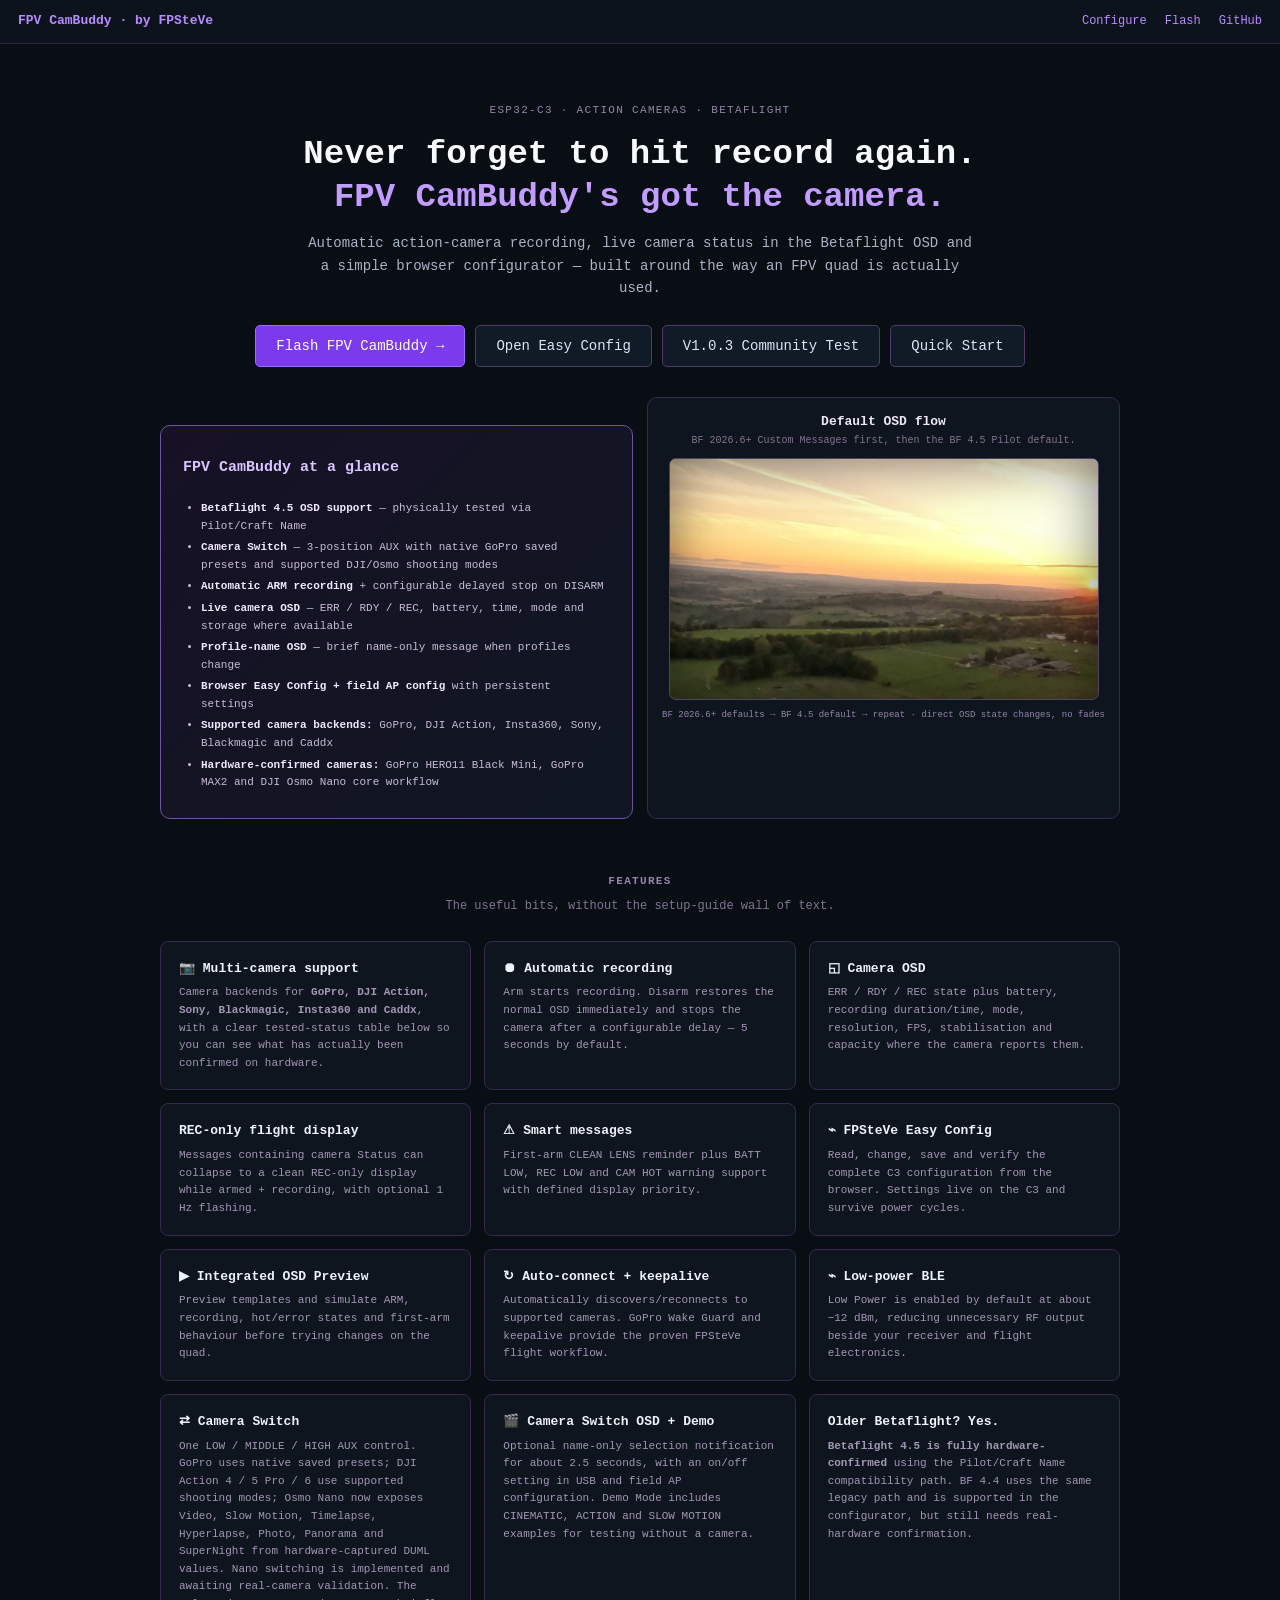
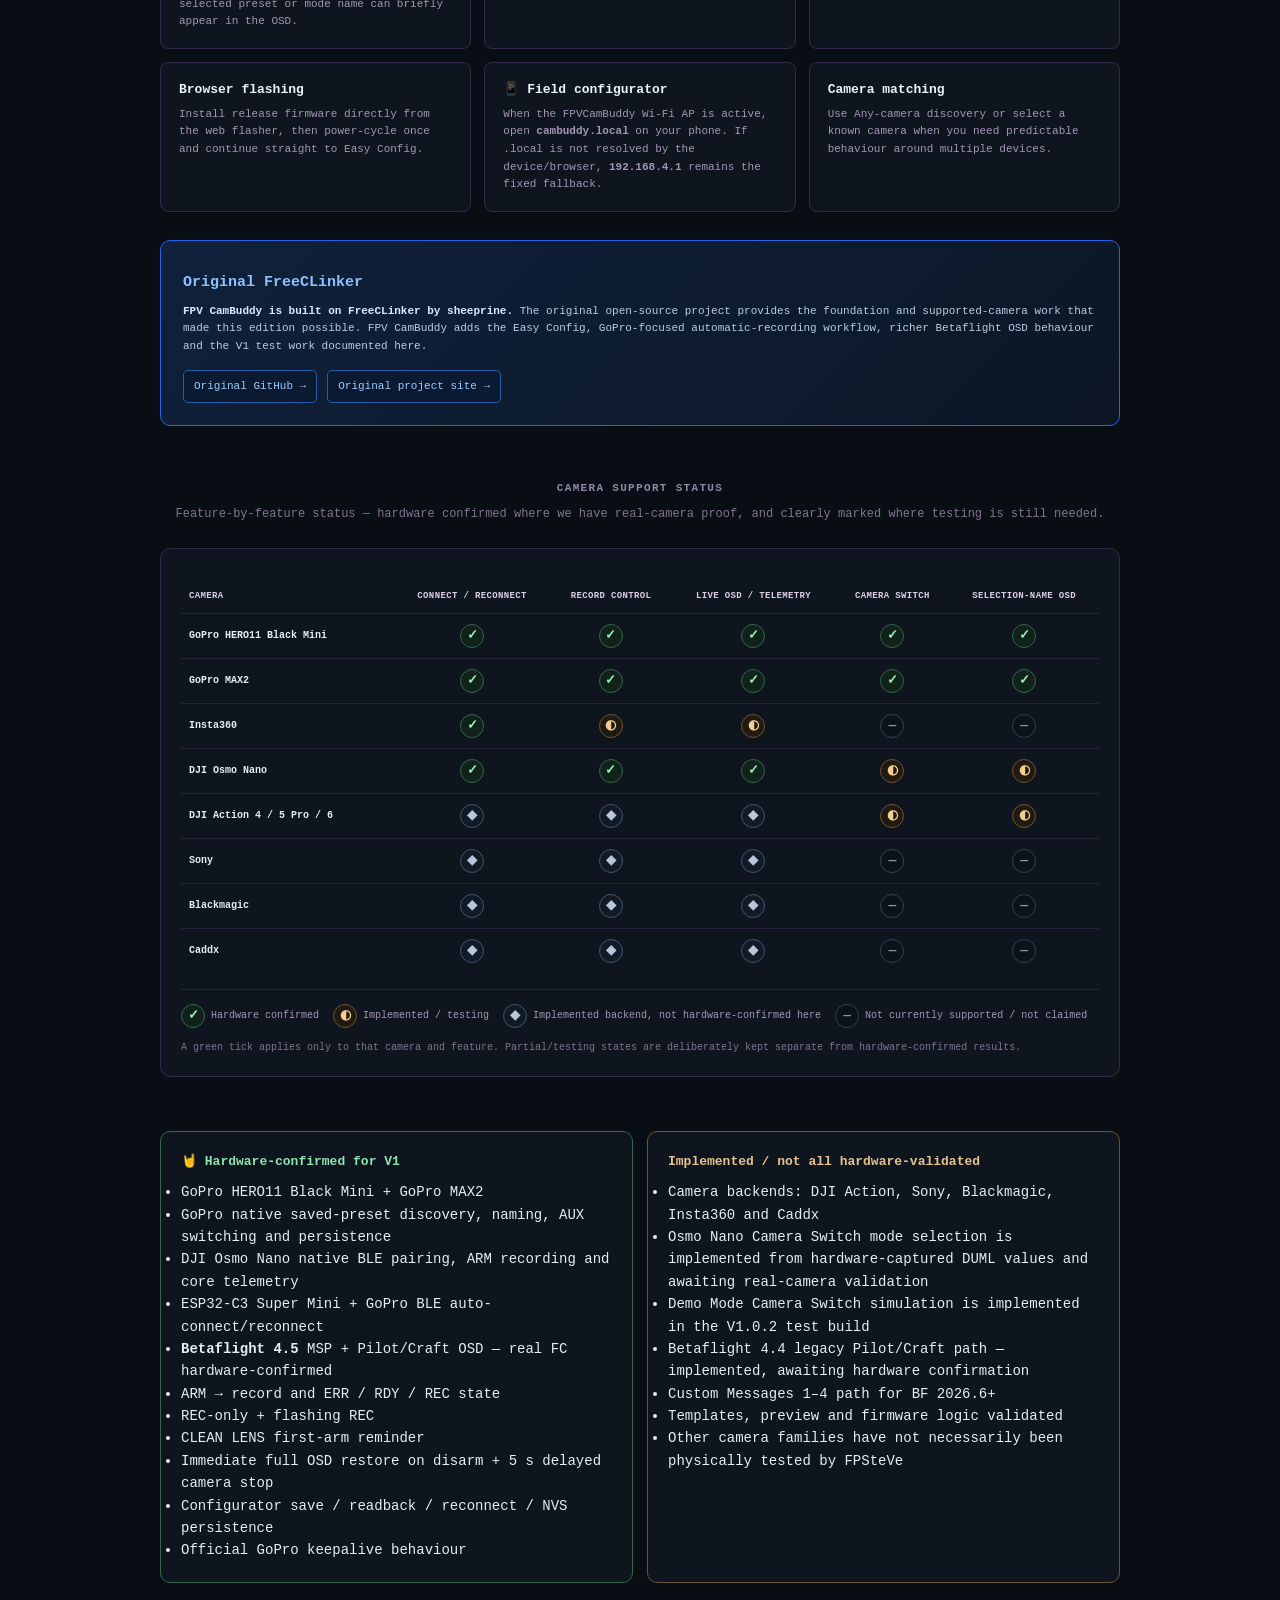
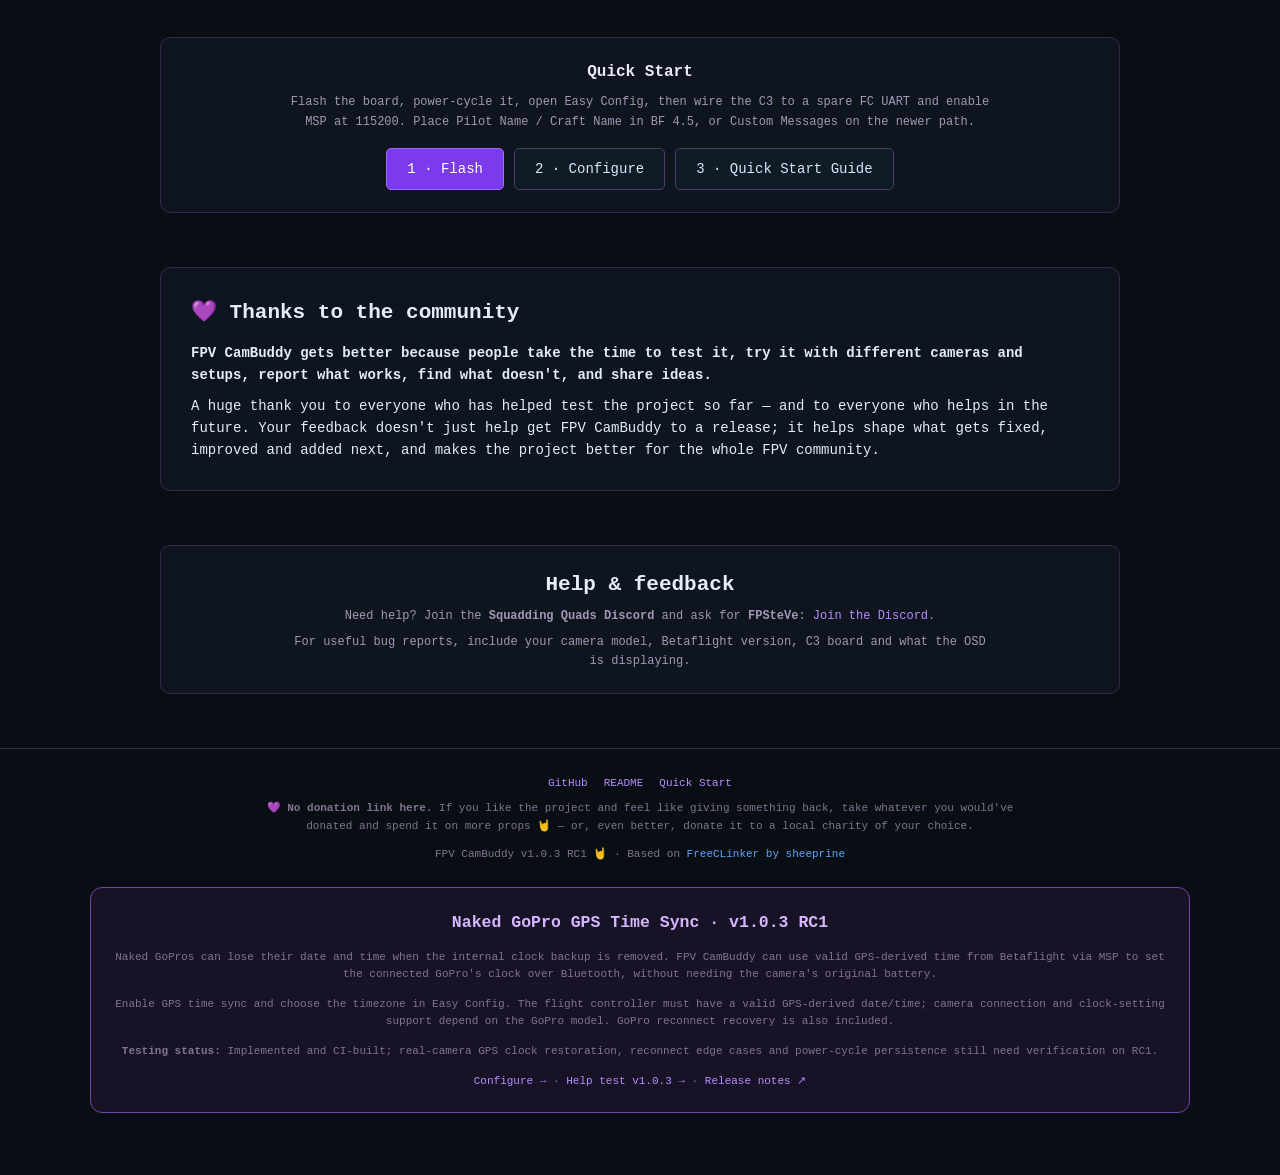
==== commit 1fc6f007: "Correct homepage community testing link label and current RC1 footer" ====
--- a/web/index.html
+++ b/web/index.html
@@ -1,8 +1,8 @@
 <!DOCTYPE html>
 <html lang="en"><head><meta charset="UTF-8"><meta name="viewport" content="width=device-width,initial-scale=1.0"><title>FPV CamBuddy · by FPSteVe</title><meta name="description" content="FPV CamBuddy · by FPSteVe — automatic action-camera recording, Betaflight camera OSD and simple browser configuration for ESP32-C3."><style>
 *{box-sizing:border-box;margin:0;padding:0}body{background:#090d14;color:#e6edf7;font:14px/1.6 'Courier New',monospace;min-height:100dvh}a{color:#b78cff;text-decoration:none}a:hover{text-decoration:underline}.original-link{color:#60a5fa!important}header{display:flex;align-items:center;gap:18px;padding:11px 18px;background:#0d131d;border-bottom:1px solid #302642;position:sticky;top:0;z-index:5}.brand{font-size:13px;font-weight:bold;color:#b78cff;margin-right:auto}header a{font-size:12px}.hero{max-width:820px;margin:auto;padding:58px 20px 30px;text-align:center}.kicker,.section-head h2{font-size:11px;letter-spacing:.12em;text-transform:uppercase;color:#9486a8}.hero h1{font-size:34px;line-height:1.25;margin:14px 0;color:#f7f9fc}.hero h1 span{color:#c29cff}.hero h1 .edition{font-size:33px;font-style:italic}.tagline{color:#aab5c5;max-width:670px;margin:0 auto 25px}.cta-row{display:flex;justify-content:center;gap:10px;flex-wrap:wrap}.btn{display:inline-block;padding:9px 20px;border:1px solid #4c3d67;border-radius:5px;background:#111a27;color:#dce6f5}.btn:hover{background:#201a31;text-decoration:none}.btn.primary{background:#7c3aed;border-color:#9b6cff;color:white}section{max-width:1000px;margin:auto;padding:0 20px 54px}.section-head{text-align:center;margin-bottom:24px}.section-head p{font-size:12px;color:#81758f;margin-top:7px}.panel{background:#0e151f;border:1px solid #34294a;border-radius:10px}.intro-row{display:grid;grid-template-columns:1fr 1fr;gap:14px;align-items:stretch}.credit{background:linear-gradient(135deg,#10213b,#0c1626);border:1px solid #2563eb;border-radius:10px;margin-top:28px;padding:30px 22px 22px;color:#b9cde5;font-size:11px;display:flex;flex-direction:column;justify-content:center}.credit h2{font-size:15px;color:#8fc1ff;margin-bottom:8px}.credit strong{color:#d9eaff}.credit-links{margin-top:14px;display:flex;gap:10px;flex-wrap:wrap}.credit-links a{display:inline-block;padding:7px 10px;border:1px solid #285da9;border-radius:5px;color:#9dcbff!important;background:#0b1a31}.demo-box{background:#0e151f;border:1px solid #34294a;border-radius:10px;padding:14px}.demo-title{text-align:center;margin-bottom:9px}.demo-title h2{font-size:13px;color:#eee7f8}.demo-title p{font-size:10px;color:#81758f}.osd-screen{position:relative;max-width:430px;aspect-ratio:16/9;margin:auto;overflow:hidden;border-radius:7px;border:1px solid #504260;background:#05080d url('osd-preview-bg.jpg') center/cover no-repeat;box-shadow:inset 0 0 55px #0008}.osd-label{position:absolute;left:4%;right:4%;font:700 clamp(13px,1.25vw,18px) 'Courier New',monospace;color:#fff;text-shadow:2px 2px 2px #000,-1px -1px 2px #000;white-space:pre}.pos1,.pilot{top:10%}.pos2{top:22%}.pos3{bottom:22%}.pos4{bottom:10%}.demo-state{position:absolute;inset:0;visibility:hidden;animation:demo 42s steps(1,end) infinite}.d1{animation-delay:0s}.d2{animation-delay:3s}.d3{animation-delay:6s}.d4{animation-delay:9s}.d5{animation-delay:12s}.d6{animation-delay:15s}.d7{animation-delay:18s}.d8{animation-delay:21s}.d9{animation-delay:24s}.d10{animation-delay:27s}.d11{animation-delay:30s}.d12{animation-delay:33s}.d13{animation-delay:36s}.d14{animation-delay:39s}.rec-flash{animation:blink 1s steps(1,end) infinite}.demo-note{position:absolute;left:50%;top:50%;transform:translate(-50%,-50%);padding:7px 11px;background:rgba(7,10,16,.84);border:1px solid #6d55a0;border-radius:5px;color:#c4b5fd;font-size:clamp(12px,1.35vw,14px);font-weight:700;width:max-content;max-width:82%;white-space:normal;overflow-wrap:anywhere;line-height:1.25;text-align:center}.demo-mode{position:absolute;right:3%;top:3%;padding:3px 6px;background:rgba(7,10,16,.76);border:1px solid #4c3d67;border-radius:4px;color:#c4b5fd;font-size:9px;font-weight:700}.demo-caption{text-align:center;color:#9486a8;font-size:9px;margin-top:8px}@keyframes demo{0%,7.13%{visibility:visible}7.14%,100%{visibility:hidden}}@keyframes blink{50%{visibility:hidden}}.grid{display:grid;grid-template-columns:repeat(3,1fr);gap:13px}.card{background:#0e151f;border:1px solid #34294a;border-radius:8px;padding:17px 18px}.card h3{font-size:13px;color:#edf3fb;margin-bottom:5px}.card p,.card li{font-size:11px;color:#a397b5}.card ul{padding-left:16px}.wide-grid{display:grid;grid-template-columns:1fr 1fr;gap:14px}.status{padding:20px}.status h3{font-size:13px;margin-bottom:8px}.tested{border-color:#37664c}.expected{border-color:#6d5431}.tested h3{color:#8ee5ae}.expected h3{color:#e5c38e}.support-matrix-wrap{overflow-x:auto;margin-top:10px}.support-matrix{width:100%;min-width:820px;border-collapse:collapse;font-size:10px}.support-matrix th,.support-matrix td{padding:10px 8px;border-bottom:1px solid #2b233a;text-align:center;vertical-align:middle}.support-matrix th{color:#d9d0e6;font-size:9px;text-transform:uppercase;letter-spacing:.04em;white-space:nowrap}.support-matrix th:first-child,.support-matrix td:first-child{text-align:left;min-width:170px}.support-matrix tr:last-child td{border-bottom:0}.support-mark{display:inline-flex;width:24px;height:24px;align-items:center;justify-content:center;border-radius:50%;font-weight:700;font-size:13px}.support-mark.ok{color:#9cf0ba;border:1px solid #37664c;background:#102219}.support-mark.test{color:#f2cf91;border:1px solid #6d5431;background:#211a10}.support-mark.impl{color:#b8c6db;border:1px solid #46546a;background:#111a27}.support-mark.no{color:#8b93a1;border:1px solid #394150;background:#0c121b}.support-key{display:flex;gap:14px;flex-wrap:wrap;margin-top:16px;padding-top:14px;border-top:1px solid #2b233a;color:#a397b5;font-size:10px}.support-key span{display:flex;align-items:center;gap:6px}.support-note{margin-top:12px;color:#81758f;font-size:10px}.quick-features{background:linear-gradient(135deg,#171126,#101722);border-color:#6d55a0}.quick-features h2{color:#d9c5ff}.quick-features ul{margin:8px 0 0;padding-left:18px;color:#c9bdd8;font-size:11px}.quick-features li{margin:4px 0}.quick-features strong{color:#f1eaff}.badge{display:inline-block;padding:2px 7px;border-radius:999px;font-size:9px;font-weight:bold;white-space:nowrap}.badge.ok{color:#9cf0ba;border:1px solid #37664c;background:#102219}.badge.test{color:#f2cf91;border:1px solid #6d5431;background:#211a10}.badge.impl{color:#b8c6db;border:1px solid #46546a;background:#111a27}.bf-callout{margin-top:14px;padding:22px;border:1px solid #6d55a0;border-radius:10px;background:linear-gradient(135deg,#171126,#101722);text-align:center}.bf-callout h3{color:#d9c5ff;font-size:17px;margin-bottom:7px}.bf-callout p{color:#b5a9c5;font-size:12px;max-width:800px;margin:auto}.bf-callout strong{color:#f1eaff}.quick{padding:22px;text-align:center}.quick h2{font-size:16px;margin-bottom:8px;color:#eee7f8}.quick p{max-width:720px;margin:0 auto 16px;color:#a397b5;font-size:12px}.community-thanks{padding:28px 30px}.community-thanks h2{margin-bottom:12px}.community-thanks p{margin-top:8px;max-width:900px}.help{text-align:center;padding:22px}.help p{color:#a397b5;font-size:12px;max-width:700px;margin:6px auto 0}footer{border-top:1px solid #302642;padding:26px 20px 38px;text-align:center;font-size:11px;color:#81758f}.foot-links{margin-bottom:8px;display:flex;justify-content:center;gap:16px;flex-wrap:wrap}@media(max-width:760px){header{flex-wrap:wrap}.brand{width:100%}.intro-row,.wide-grid{grid-template-columns:1fr}.grid{grid-template-columns:1fr 1fr}.osd-screen{max-width:480px}.support-table,.support-table tbody,.support-table tr,.support-table td{display:block;width:100%}.support-table thead{display:none}.support-table tr{padding:12px 0;border-bottom:1px solid #2b233a}.support-table tr:last-child{border-bottom:0}.support-table td{border:0;padding:4px 10px}.support-table td:first-child{font-size:13px;color:#edf3fb}.support-table td:nth-child(2){padding-top:2px;padding-bottom:7px}.support-table td:nth-child(3){color:#a397b5;overflow-wrap:anywhere}.panel.status{overflow:hidden}}@media(max-width:500px){.grid{grid-template-columns:1fr}.hero h1{font-size:28px}.hero h1 .edition{font-size:27px}.demo-note{max-width:88%}.support-table td{padding-left:6px;padding-right:6px}}
-.version-badge{display:inline-block;padding:3px 8px;border:1px solid #8e5cf6;border-radius:999px;background:#211638;color:#d8b4fe;font-size:10px;font-weight:800;letter-spacing:.05em;white-space:nowrap}</style></head><body>
-<header><span class="brand">FPV CamBuddy · by FPSteVe</span><span class="version-badge">V1.0.2</span><a href="config.html">Configure</a><a href="flash.html">Flash</a><a href="https://github.com/alfonsogordon/FPV-CamBuddy" target="_blank">GitHub</a></header>
+</style></head><body>
+<header><span class="brand">FPV CamBuddy · by FPSteVe</span><a href="config.html">Configure</a><a href="flash.html">Flash</a><a href="https://github.com/alfonsogordon/FPV-CamBuddy" target="_blank">GitHub</a></header>
 <div class="hero"><div class="kicker">ESP32-C3 · Action Cameras · Betaflight</div><h1>Never forget to hit record again.<br><span>FPV CamBuddy's got the camera.</span></h1><p class="tagline">Automatic action-camera recording, live camera status in the Betaflight OSD and a simple browser configurator — built around the way an FPV quad is actually used.</p><div class="cta-row"><a class="btn primary" href="flash.html">Flash FPV CamBuddy →</a><a class="btn" href="config.html">Open Easy Config</a><a class="btn" href="community-test.html">V1.0.3 Community Test</a><a class="btn" href="https://github.com/alfonsogordon/FPV-CamBuddy/blob/main/QUICKSTART.md" target="_blank">Quick Start</a></div></div>
 <section><div class="intro-row"><div class="credit quick-features"><h2>FPV CamBuddy at a glance</h2><ul><li><strong>Betaflight 4.5 OSD support</strong> — physically tested via Pilot/Craft Name</li><li><strong>Camera Switch</strong> — 3-position AUX with native GoPro saved presets and supported DJI/Osmo shooting modes</li><li><strong>Automatic ARM recording</strong> + configurable delayed stop on DISARM</li><li><strong>Live camera OSD</strong> — ERR / RDY / REC, battery, time, mode and storage where available</li><li><strong>Profile-name OSD</strong> — brief name-only message when profiles change</li><li><strong>Browser Easy Config + field AP config</strong> with persistent settings</li><li><strong>Supported camera backends:</strong> GoPro, DJI Action, Insta360, Sony, Blackmagic and Caddx</li><li><strong>Hardware-confirmed cameras:</strong> GoPro HERO11 Black Mini, GoPro MAX2 and DJI Osmo Nano core workflow</li></ul></div><div class="demo-box"><div class="demo-title"><h2>Default OSD flow</h2><p>BF 2026.6+ Custom Messages first, then the BF 4.5 Pilot default.</p></div><div class="osd-screen">
 <div class="demo-state d1"><span class="demo-mode">BF 2026.6+</span><span class="osd-label pos2">ERR</span><span class="demo-note">Camera unavailable / connecting</span></div>
@@ -27,14 +27,14 @@
 <section><div class="section-head"><h2>Camera support status</h2><p>Feature-by-feature status — hardware confirmed where we have real-camera proof, and clearly marked where testing is still needed.</p></div><div class="panel status"><div class="support-matrix-wrap"><table class="support-matrix"><thead><tr><th>Camera</th><th>Connect / reconnect</th><th>Record control</th><th>Live OSD / telemetry</th><th>Camera Switch</th><th>Selection-name OSD</th></tr></thead><tbody>
 <tr><td><strong>GoPro HERO11 Black Mini</strong></td><td><span class="support-mark ok" title="Hardware confirmed">✓</span></td><td><span class="support-mark ok" title="Hardware confirmed">✓</span></td><td><span class="support-mark ok" title="Hardware confirmed">✓</span></td><td><span class="support-mark ok" title="Hardware confirmed">✓</span></td><td><span class="support-mark ok" title="Hardware confirmed">✓</span></td></tr>
 <tr><td><strong>GoPro MAX2</strong></td><td><span class="support-mark ok" title="Hardware confirmed">✓</span></td><td><span class="support-mark ok" title="Hardware confirmed">✓</span></td><td><span class="support-mark ok" title="Hardware confirmed">✓</span></td><td><span class="support-mark ok" title="Hardware confirmed">✓</span></td><td><span class="support-mark ok" title="Hardware confirmed">✓</span></td></tr>
-<tr><td><strong>Insta360 Ace Pro 2</strong></td><td><span class="support-mark ok" title="Hardware confirmed">✓</span></td><td><span class="support-mark ok" title="Hardware confirmed">✓</span></td><td><span class="support-mark test" title="Richer telemetry still needs validation">◐</span></td><td><span class="support-mark no" title="Camera Switch not currently implemented">—</span></td><td><span class="support-mark no" title="Selection-name OSD not currently implemented">—</span></td></tr>
+<tr><td><strong>Insta360</strong></td><td><span class="support-mark ok" title="Hardware confirmed">✓</span></td><td><span class="support-mark test" title="Active hardware testing">◐</span></td><td><span class="support-mark test" title="Active hardware testing">◐</span></td><td><span class="support-mark no" title="Not currently implemented">—</span></td><td><span class="support-mark no" title="Not currently implemented">—</span></td></tr>
 <tr><td><strong>DJI Osmo Nano</strong></td><td><span class="support-mark ok" title="Hardware confirmed">✓</span></td><td><span class="support-mark ok" title="Hardware confirmed">✓</span></td><td><span class="support-mark ok" title="Core telemetry hardware confirmed">✓</span></td><td><span class="support-mark test" title="Implemented; awaiting real-camera validation">◐</span></td><td><span class="support-mark test" title="Implemented; awaiting Camera Switch hardware validation">◐</span></td></tr>
-<tr><td><strong>DJI Action 4</strong></td><td><span class="support-mark ok" title="Hardware confirmed">✓</span></td><td><span class="support-mark ok" title="Hardware confirmed">✓</span></td><td><span class="support-mark ok" title="Hardware confirmed">✓</span></td><td><span class="support-mark test" title="Supported shooting modes exposed; hardware validation wanted">◐</span></td><td><span class="support-mark test" title="Awaiting hardware validation">◐</span></td></tr><tr><td><strong>DJI Action 5 Pro</strong></td><td><span class="support-mark ok" title="Hardware confirmed">✓</span></td><td><span class="support-mark ok" title="Hardware confirmed">✓</span></td><td><span class="support-mark impl" title="Not hardware-confirmed here">◆</span></td><td><span class="support-mark test" title="Mode switching works on hardware; Slow Motion ID fix awaiting retest">◐</span></td><td><span class="support-mark test" title="Awaiting hardware validation">◐</span></td></tr><tr><td><strong>DJI Action 6</strong></td><td><span class="support-mark impl" title="Implemented backend">◆</span></td><td><span class="support-mark impl" title="Implemented backend">◆</span></td><td><span class="support-mark impl" title="Implemented backend">◆</span></td><td><span class="support-mark test" title="Supported shooting modes exposed; hardware validation wanted">◐</span></td><td><span class="support-mark test" title="Awaiting hardware validation">◐</span></td></tr>
+<tr><td><strong>DJI Action 4 / 5 Pro / 6</strong></td><td><span class="support-mark impl" title="Implemented backend">◆</span></td><td><span class="support-mark impl" title="Implemented backend">◆</span></td><td><span class="support-mark impl" title="Implemented backend">◆</span></td><td><span class="support-mark test" title="Supported shooting modes exposed; hardware validation wanted">◐</span></td><td><span class="support-mark test" title="Awaiting hardware validation">◐</span></td></tr>
 <tr><td><strong>Sony</strong></td><td><span class="support-mark impl" title="Implemented backend">◆</span></td><td><span class="support-mark impl" title="Implemented backend">◆</span></td><td><span class="support-mark impl" title="Implemented backend">◆</span></td><td><span class="support-mark no" title="No Camera Switch support claimed">—</span></td><td><span class="support-mark no" title="No Camera Switch support claimed">—</span></td></tr>
 <tr><td><strong>Blackmagic</strong></td><td><span class="support-mark impl" title="Implemented backend">◆</span></td><td><span class="support-mark impl" title="Implemented backend">◆</span></td><td><span class="support-mark impl" title="Implemented backend">◆</span></td><td><span class="support-mark no" title="No Camera Switch support claimed">—</span></td><td><span class="support-mark no" title="No Camera Switch support claimed">—</span></td></tr>
 <tr><td><strong>Caddx</strong></td><td><span class="support-mark impl" title="Implemented backend">◆</span></td><td><span class="support-mark impl" title="Implemented backend">◆</span></td><td><span class="support-mark impl" title="Implemented backend">◆</span></td><td><span class="support-mark no" title="No Camera Switch support claimed">—</span></td><td><span class="support-mark no" title="No Camera Switch support claimed">—</span></td></tr>
 </tbody></table></div><div class="support-key"><span><b class="support-mark ok">✓</b> Hardware confirmed</span><span><b class="support-mark test">◐</b> Implemented / testing</span><span><b class="support-mark impl">◆</b> Implemented backend, not hardware-confirmed here</span><span><b class="support-mark no">—</b> Not currently supported / not claimed</span></div><p class="support-note">A green tick applies only to that camera and feature. Partial/testing states are deliberately kept separate from hardware-confirmed results.</p></div></section>
-<section><div class="wide-grid"><div class="panel status tested"><h3>🤘 Hardware-confirmed for V1</h3><ul><li>GoPro HERO11 Black Mini + GoPro MAX2</li><li>GoPro native saved-preset discovery, naming, AUX switching and persistence</li><li>DJI Osmo Nano native BLE pairing, ARM recording and core telemetry</li><li>DJI Action 4 connection, live telemetry, recording control and AUX-triggered recording</li><li>DJI Action 5 Pro connection, recording control and Camera Switch mode switching</li><li>ESP32-C3 Super Mini + GoPro BLE auto-connect/reconnect</li><li><strong>Betaflight 4.5</strong> MSP + Pilot/Craft OSD — real FC hardware-confirmed</li><li>ARM → record and ERR / RDY / REC state</li><li>REC-only + flashing REC</li><li>CLEAN LENS first-arm reminder</li><li>Immediate full OSD restore on disarm + 5 s delayed camera stop</li><li>Configurator save / readback / reconnect / NVS persistence</li><li>Official GoPro keepalive behaviour</li></ul></div><div class="panel status expected"><h3>Implemented / not all hardware-validated</h3><ul><li>Camera backends: DJI Action, Sony, Blackmagic, Insta360 and Caddx</li><li>Osmo Nano Camera Switch mode selection is implemented from hardware-captured DUML values and awaiting real-camera validation</li><li>Demo Mode Camera Switch simulation is implemented in the V1.0.2 test build</li><li>Betaflight 4.4 legacy Pilot/Craft path — implemented, awaiting hardware confirmation</li><li>Custom Messages 1–4 path for BF 2026.6+</li><li>Templates, preview and firmware logic validated</li><li>Other camera families have not necessarily been physically tested by FPSteVe</li></ul></div></div></section>
+<section><div class="wide-grid"><div class="panel status tested"><h3>🤘 Hardware-confirmed for V1</h3><ul><li>GoPro HERO11 Black Mini + GoPro MAX2</li><li>GoPro native saved-preset discovery, naming, AUX switching and persistence</li><li>DJI Osmo Nano native BLE pairing, ARM recording and core telemetry</li><li>ESP32-C3 Super Mini + GoPro BLE auto-connect/reconnect</li><li><strong>Betaflight 4.5</strong> MSP + Pilot/Craft OSD — real FC hardware-confirmed</li><li>ARM → record and ERR / RDY / REC state</li><li>REC-only + flashing REC</li><li>CLEAN LENS first-arm reminder</li><li>Immediate full OSD restore on disarm + 5 s delayed camera stop</li><li>Configurator save / readback / reconnect / NVS persistence</li><li>Official GoPro keepalive behaviour</li></ul></div><div class="panel status expected"><h3>Implemented / not all hardware-validated</h3><ul><li>Camera backends: DJI Action, Sony, Blackmagic, Insta360 and Caddx</li><li>Osmo Nano Camera Switch mode selection is implemented from hardware-captured DUML values and awaiting real-camera validation</li><li>Demo Mode Camera Switch simulation is implemented in the V1.0.2 test build</li><li>Betaflight 4.4 legacy Pilot/Craft path — implemented, awaiting hardware confirmation</li><li>Custom Messages 1–4 path for BF 2026.6+</li><li>Templates, preview and firmware logic validated</li><li>Other camera families have not necessarily been physically tested by FPSteVe</li></ul></div></div></section>
 <section><div class="panel quick"><h2>Quick Start</h2><p>Flash the board, power-cycle it, open Easy Config, then wire the C3 to a spare FC UART and enable MSP at 115200. Place Pilot Name / Craft Name in BF 4.5, or Custom Messages on the newer path.</p><div class="cta-row"><a class="btn primary" href="flash.html">1 · Flash</a><a class="btn" href="config.html">2 · Configure</a><a class="btn" href="https://github.com/alfonsogordon/FPV-CamBuddy/blob/main/QUICKSTART.md" target="_blank">3 · Quick Start Guide</a></div></div></section>
 <section><div class="panel community-thanks"><h2>💜 Thanks to the community</h2><p><strong>FPV CamBuddy gets better because people take the time to test it, try it with different cameras and setups, report what works, find what doesn't, and share ideas.</strong></p><p>A huge thank you to everyone who has helped test the project so far — and to everyone who helps in the future. Your feedback doesn't just help get FPV CamBuddy to a release; it helps shape what gets fixed, improved and added next, and makes the project better for the whole FPV community.</p></div></section>
 <section><div class="panel help"><h2>Help & feedback</h2><p>Need help? Join the <strong>Squadding Quads Discord</strong> and ask for <strong>FPSteVe</strong>: <a href="https://discord.gg/eE6DkgEnjU" target="_blank">Join the Discord</a>.</p><p>For useful bug reports, include your camera model, Betaflight version, C3 board and what the OSD is displaying.</p></div></section>
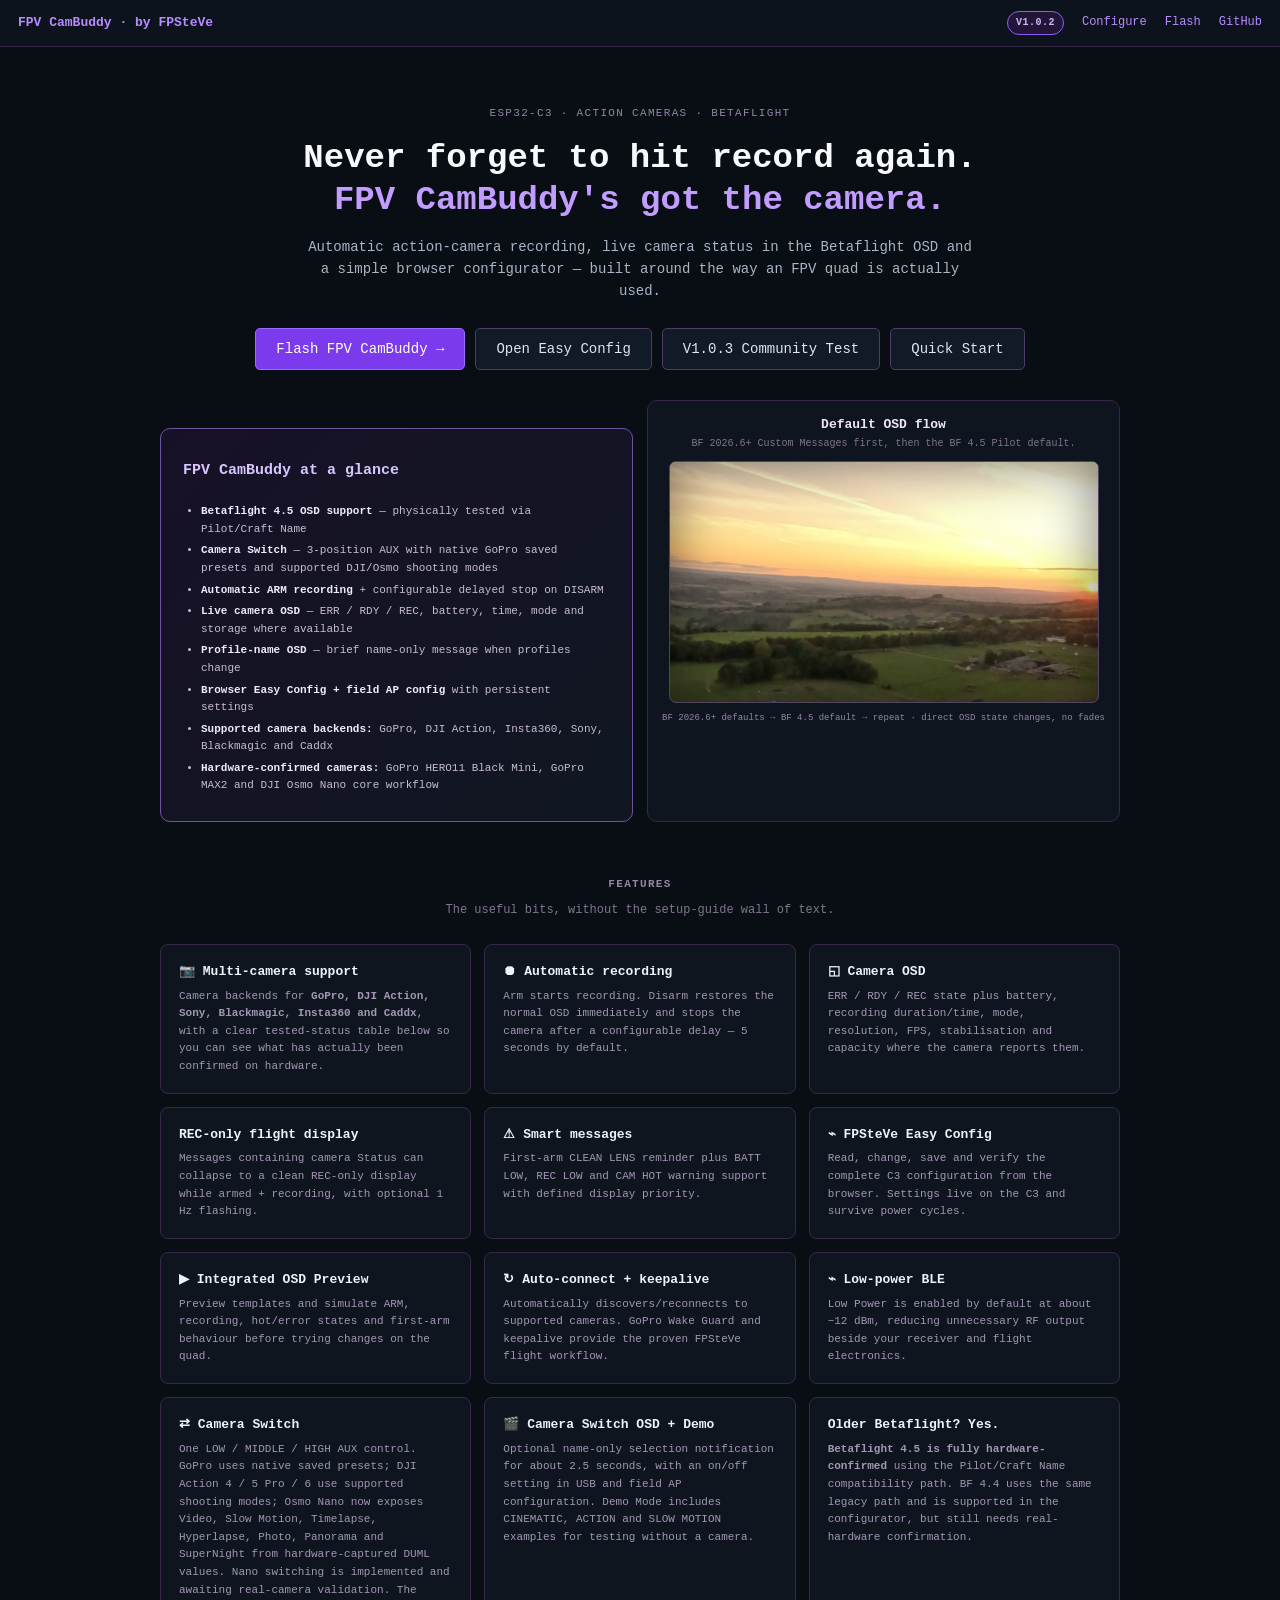
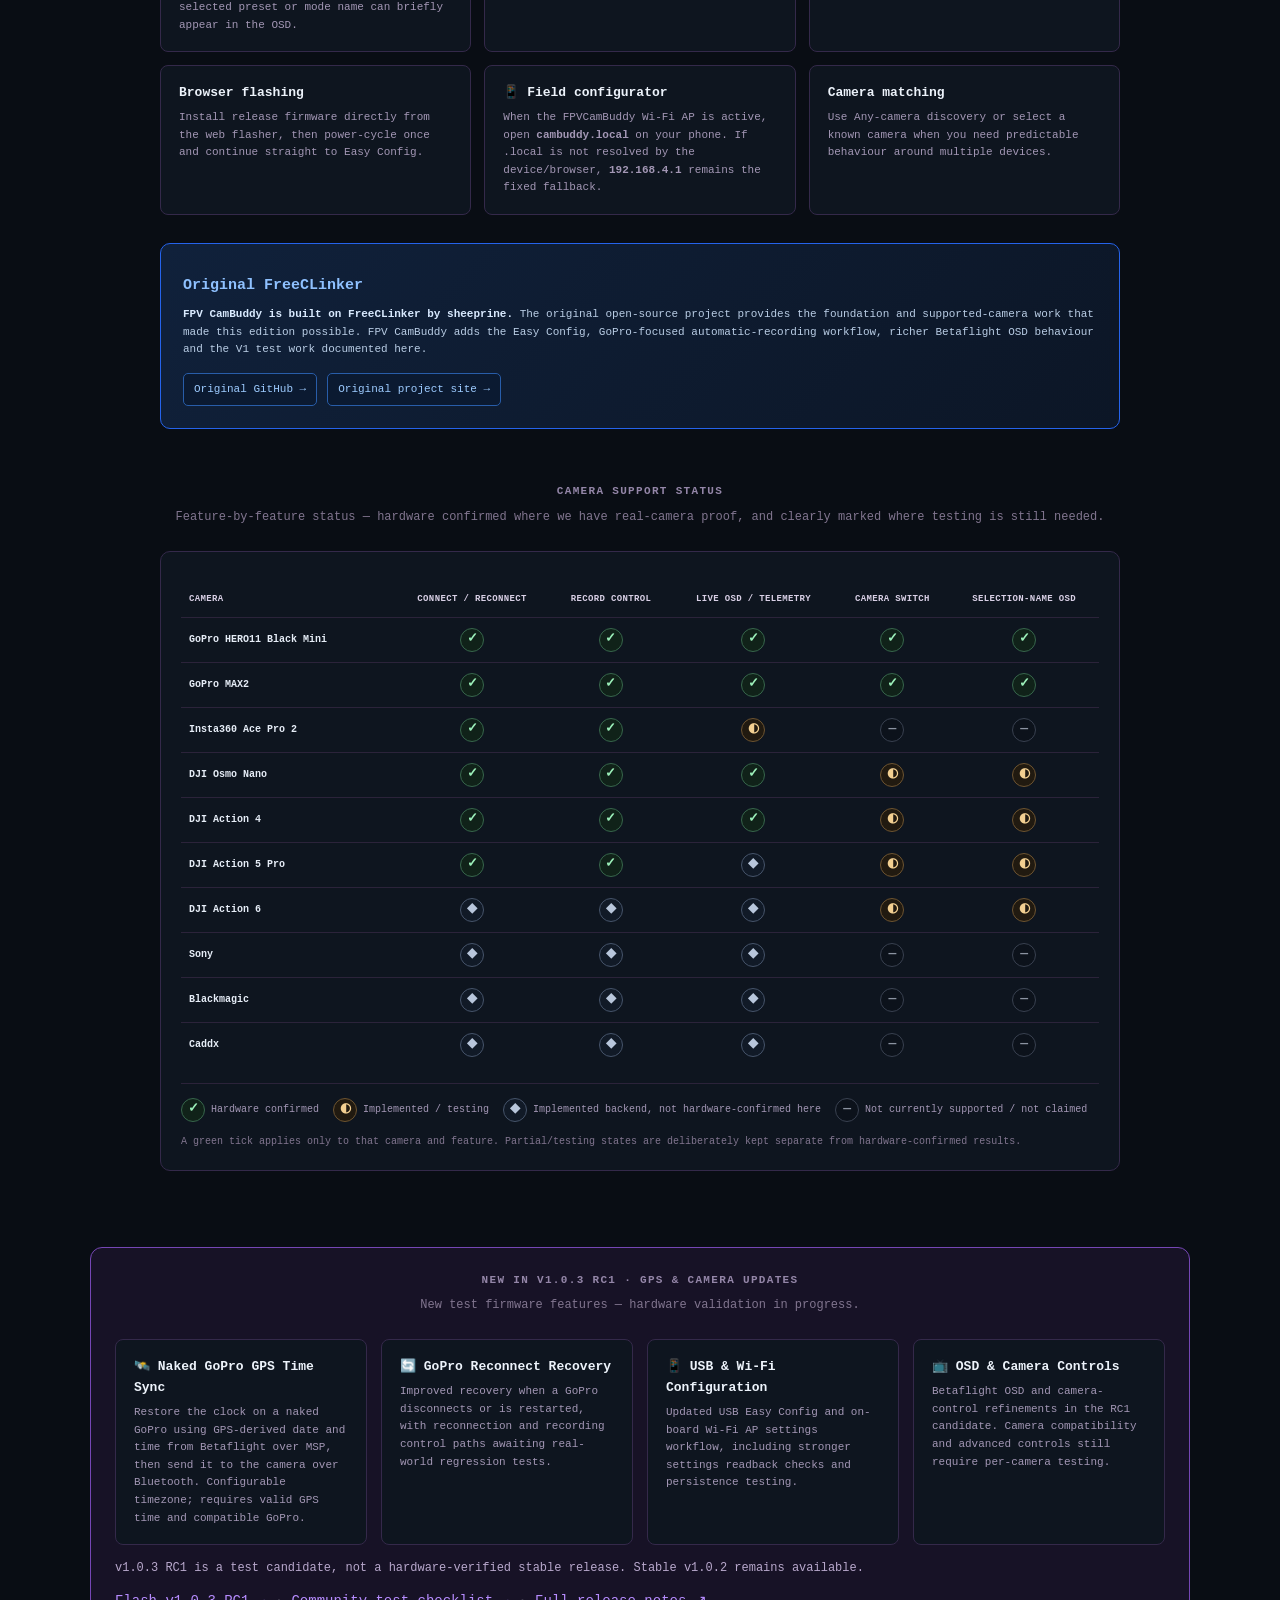
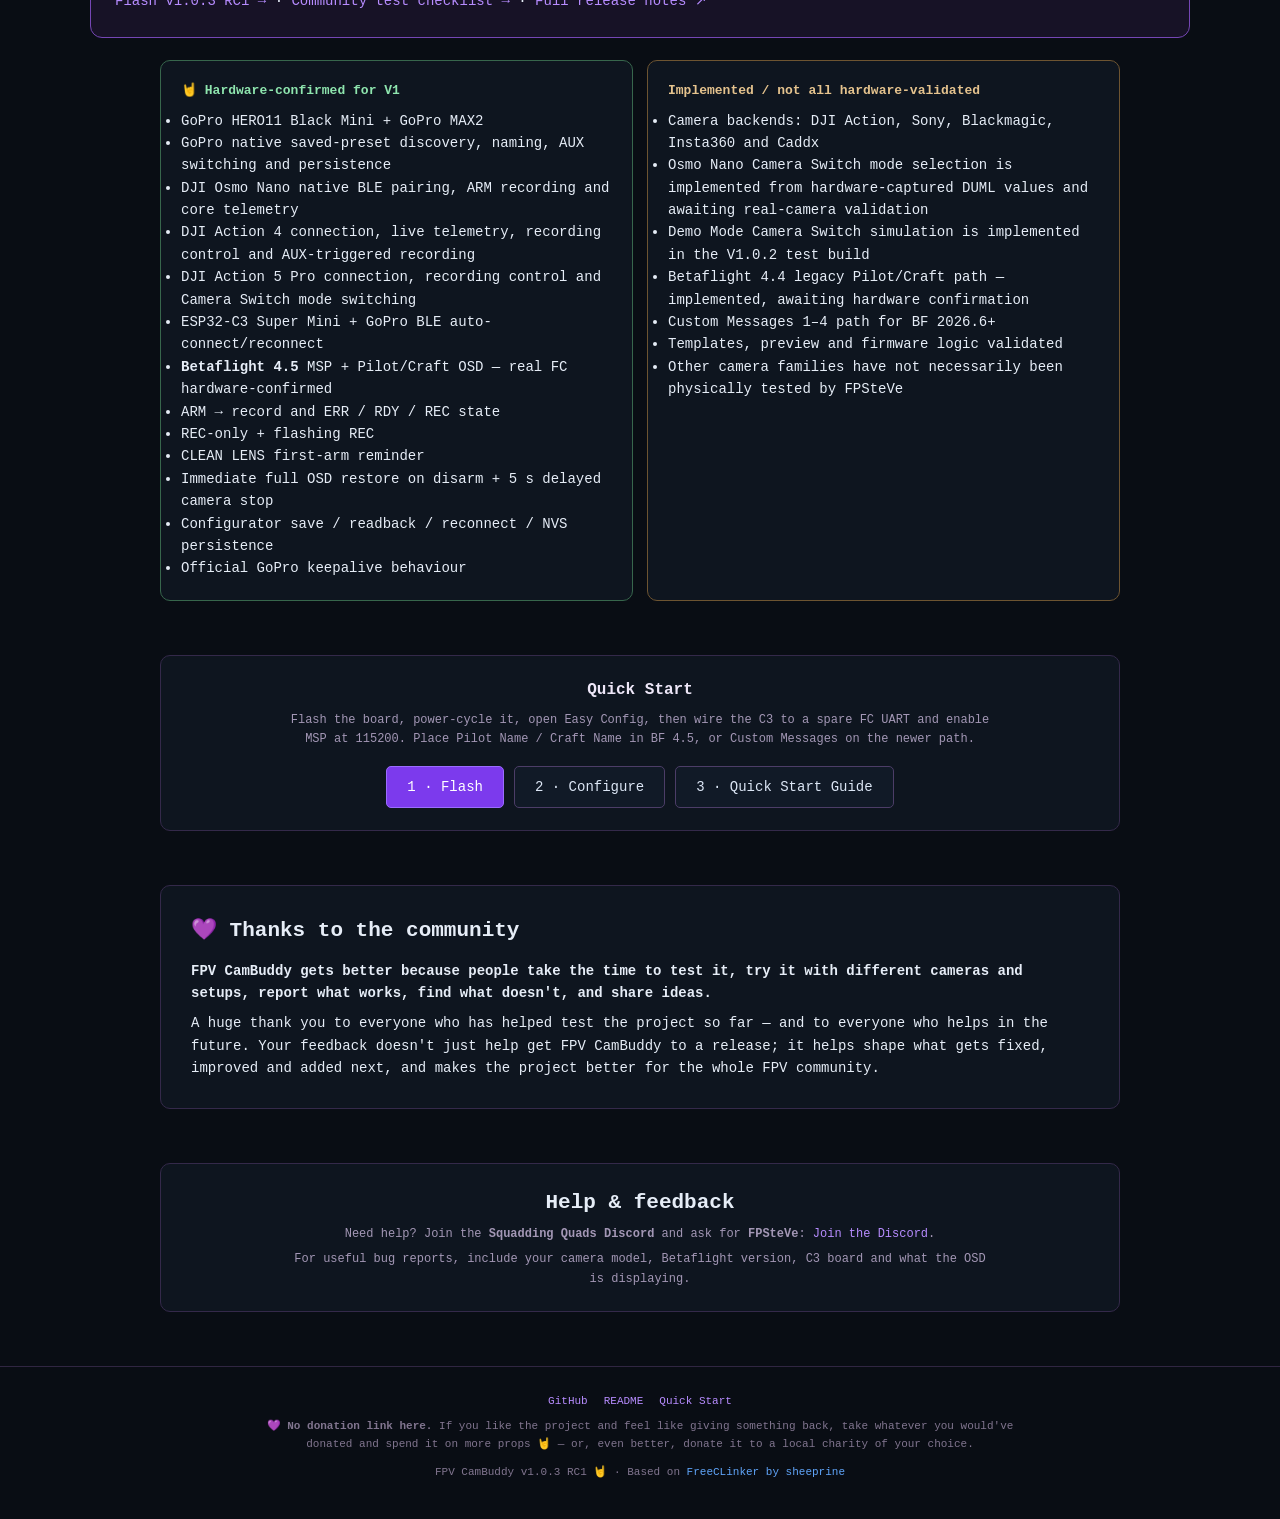
==== commit 0ff3b4a1: "Show v1.0.3 RC1 feature cards prominently on production homepage" ====
--- a/web/index.html
+++ b/web/index.html
@@ -1,8 +1,8 @@
 <!DOCTYPE html>
 <html lang="en"><head><meta charset="UTF-8"><meta name="viewport" content="width=device-width,initial-scale=1.0"><title>FPV CamBuddy · by FPSteVe</title><meta name="description" content="FPV CamBuddy · by FPSteVe — automatic action-camera recording, Betaflight camera OSD and simple browser configuration for ESP32-C3."><style>
 *{box-sizing:border-box;margin:0;padding:0}body{background:#090d14;color:#e6edf7;font:14px/1.6 'Courier New',monospace;min-height:100dvh}a{color:#b78cff;text-decoration:none}a:hover{text-decoration:underline}.original-link{color:#60a5fa!important}header{display:flex;align-items:center;gap:18px;padding:11px 18px;background:#0d131d;border-bottom:1px solid #302642;position:sticky;top:0;z-index:5}.brand{font-size:13px;font-weight:bold;color:#b78cff;margin-right:auto}header a{font-size:12px}.hero{max-width:820px;margin:auto;padding:58px 20px 30px;text-align:center}.kicker,.section-head h2{font-size:11px;letter-spacing:.12em;text-transform:uppercase;color:#9486a8}.hero h1{font-size:34px;line-height:1.25;margin:14px 0;color:#f7f9fc}.hero h1 span{color:#c29cff}.hero h1 .edition{font-size:33px;font-style:italic}.tagline{color:#aab5c5;max-width:670px;margin:0 auto 25px}.cta-row{display:flex;justify-content:center;gap:10px;flex-wrap:wrap}.btn{display:inline-block;padding:9px 20px;border:1px solid #4c3d67;border-radius:5px;background:#111a27;color:#dce6f5}.btn:hover{background:#201a31;text-decoration:none}.btn.primary{background:#7c3aed;border-color:#9b6cff;color:white}section{max-width:1000px;margin:auto;padding:0 20px 54px}.section-head{text-align:center;margin-bottom:24px}.section-head p{font-size:12px;color:#81758f;margin-top:7px}.panel{background:#0e151f;border:1px solid #34294a;border-radius:10px}.intro-row{display:grid;grid-template-columns:1fr 1fr;gap:14px;align-items:stretch}.credit{background:linear-gradient(135deg,#10213b,#0c1626);border:1px solid #2563eb;border-radius:10px;margin-top:28px;padding:30px 22px 22px;color:#b9cde5;font-size:11px;display:flex;flex-direction:column;justify-content:center}.credit h2{font-size:15px;color:#8fc1ff;margin-bottom:8px}.credit strong{color:#d9eaff}.credit-links{margin-top:14px;display:flex;gap:10px;flex-wrap:wrap}.credit-links a{display:inline-block;padding:7px 10px;border:1px solid #285da9;border-radius:5px;color:#9dcbff!important;background:#0b1a31}.demo-box{background:#0e151f;border:1px solid #34294a;border-radius:10px;padding:14px}.demo-title{text-align:center;margin-bottom:9px}.demo-title h2{font-size:13px;color:#eee7f8}.demo-title p{font-size:10px;color:#81758f}.osd-screen{position:relative;max-width:430px;aspect-ratio:16/9;margin:auto;overflow:hidden;border-radius:7px;border:1px solid #504260;background:#05080d url('osd-preview-bg.jpg') center/cover no-repeat;box-shadow:inset 0 0 55px #0008}.osd-label{position:absolute;left:4%;right:4%;font:700 clamp(13px,1.25vw,18px) 'Courier New',monospace;color:#fff;text-shadow:2px 2px 2px #000,-1px -1px 2px #000;white-space:pre}.pos1,.pilot{top:10%}.pos2{top:22%}.pos3{bottom:22%}.pos4{bottom:10%}.demo-state{position:absolute;inset:0;visibility:hidden;animation:demo 42s steps(1,end) infinite}.d1{animation-delay:0s}.d2{animation-delay:3s}.d3{animation-delay:6s}.d4{animation-delay:9s}.d5{animation-delay:12s}.d6{animation-delay:15s}.d7{animation-delay:18s}.d8{animation-delay:21s}.d9{animation-delay:24s}.d10{animation-delay:27s}.d11{animation-delay:30s}.d12{animation-delay:33s}.d13{animation-delay:36s}.d14{animation-delay:39s}.rec-flash{animation:blink 1s steps(1,end) infinite}.demo-note{position:absolute;left:50%;top:50%;transform:translate(-50%,-50%);padding:7px 11px;background:rgba(7,10,16,.84);border:1px solid #6d55a0;border-radius:5px;color:#c4b5fd;font-size:clamp(12px,1.35vw,14px);font-weight:700;width:max-content;max-width:82%;white-space:normal;overflow-wrap:anywhere;line-height:1.25;text-align:center}.demo-mode{position:absolute;right:3%;top:3%;padding:3px 6px;background:rgba(7,10,16,.76);border:1px solid #4c3d67;border-radius:4px;color:#c4b5fd;font-size:9px;font-weight:700}.demo-caption{text-align:center;color:#9486a8;font-size:9px;margin-top:8px}@keyframes demo{0%,7.13%{visibility:visible}7.14%,100%{visibility:hidden}}@keyframes blink{50%{visibility:hidden}}.grid{display:grid;grid-template-columns:repeat(3,1fr);gap:13px}.card{background:#0e151f;border:1px solid #34294a;border-radius:8px;padding:17px 18px}.card h3{font-size:13px;color:#edf3fb;margin-bottom:5px}.card p,.card li{font-size:11px;color:#a397b5}.card ul{padding-left:16px}.wide-grid{display:grid;grid-template-columns:1fr 1fr;gap:14px}.status{padding:20px}.status h3{font-size:13px;margin-bottom:8px}.tested{border-color:#37664c}.expected{border-color:#6d5431}.tested h3{color:#8ee5ae}.expected h3{color:#e5c38e}.support-matrix-wrap{overflow-x:auto;margin-top:10px}.support-matrix{width:100%;min-width:820px;border-collapse:collapse;font-size:10px}.support-matrix th,.support-matrix td{padding:10px 8px;border-bottom:1px solid #2b233a;text-align:center;vertical-align:middle}.support-matrix th{color:#d9d0e6;font-size:9px;text-transform:uppercase;letter-spacing:.04em;white-space:nowrap}.support-matrix th:first-child,.support-matrix td:first-child{text-align:left;min-width:170px}.support-matrix tr:last-child td{border-bottom:0}.support-mark{display:inline-flex;width:24px;height:24px;align-items:center;justify-content:center;border-radius:50%;font-weight:700;font-size:13px}.support-mark.ok{color:#9cf0ba;border:1px solid #37664c;background:#102219}.support-mark.test{color:#f2cf91;border:1px solid #6d5431;background:#211a10}.support-mark.impl{color:#b8c6db;border:1px solid #46546a;background:#111a27}.support-mark.no{color:#8b93a1;border:1px solid #394150;background:#0c121b}.support-key{display:flex;gap:14px;flex-wrap:wrap;margin-top:16px;padding-top:14px;border-top:1px solid #2b233a;color:#a397b5;font-size:10px}.support-key span{display:flex;align-items:center;gap:6px}.support-note{margin-top:12px;color:#81758f;font-size:10px}.quick-features{background:linear-gradient(135deg,#171126,#101722);border-color:#6d55a0}.quick-features h2{color:#d9c5ff}.quick-features ul{margin:8px 0 0;padding-left:18px;color:#c9bdd8;font-size:11px}.quick-features li{margin:4px 0}.quick-features strong{color:#f1eaff}.badge{display:inline-block;padding:2px 7px;border-radius:999px;font-size:9px;font-weight:bold;white-space:nowrap}.badge.ok{color:#9cf0ba;border:1px solid #37664c;background:#102219}.badge.test{color:#f2cf91;border:1px solid #6d5431;background:#211a10}.badge.impl{color:#b8c6db;border:1px solid #46546a;background:#111a27}.bf-callout{margin-top:14px;padding:22px;border:1px solid #6d55a0;border-radius:10px;background:linear-gradient(135deg,#171126,#101722);text-align:center}.bf-callout h3{color:#d9c5ff;font-size:17px;margin-bottom:7px}.bf-callout p{color:#b5a9c5;font-size:12px;max-width:800px;margin:auto}.bf-callout strong{color:#f1eaff}.quick{padding:22px;text-align:center}.quick h2{font-size:16px;margin-bottom:8px;color:#eee7f8}.quick p{max-width:720px;margin:0 auto 16px;color:#a397b5;font-size:12px}.community-thanks{padding:28px 30px}.community-thanks h2{margin-bottom:12px}.community-thanks p{margin-top:8px;max-width:900px}.help{text-align:center;padding:22px}.help p{color:#a397b5;font-size:12px;max-width:700px;margin:6px auto 0}footer{border-top:1px solid #302642;padding:26px 20px 38px;text-align:center;font-size:11px;color:#81758f}.foot-links{margin-bottom:8px;display:flex;justify-content:center;gap:16px;flex-wrap:wrap}@media(max-width:760px){header{flex-wrap:wrap}.brand{width:100%}.intro-row,.wide-grid{grid-template-columns:1fr}.grid{grid-template-columns:1fr 1fr}.osd-screen{max-width:480px}.support-table,.support-table tbody,.support-table tr,.support-table td{display:block;width:100%}.support-table thead{display:none}.support-table tr{padding:12px 0;border-bottom:1px solid #2b233a}.support-table tr:last-child{border-bottom:0}.support-table td{border:0;padding:4px 10px}.support-table td:first-child{font-size:13px;color:#edf3fb}.support-table td:nth-child(2){padding-top:2px;padding-bottom:7px}.support-table td:nth-child(3){color:#a397b5;overflow-wrap:anywhere}.panel.status{overflow:hidden}}@media(max-width:500px){.grid{grid-template-columns:1fr}.hero h1{font-size:28px}.hero h1 .edition{font-size:27px}.demo-note{max-width:88%}.support-table td{padding-left:6px;padding-right:6px}}
-</style></head><body>
-<header><span class="brand">FPV CamBuddy · by FPSteVe</span><a href="config.html">Configure</a><a href="flash.html">Flash</a><a href="https://github.com/alfonsogordon/FPV-CamBuddy" target="_blank">GitHub</a></header>
+.version-badge{display:inline-block;padding:3px 8px;border:1px solid #8e5cf6;border-radius:999px;background:#211638;color:#d8b4fe;font-size:10px;font-weight:800;letter-spacing:.05em;white-space:nowrap}</style></head><body>
+<header><span class="brand">FPV CamBuddy · by FPSteVe</span><span class="version-badge">V1.0.2</span><a href="config.html">Configure</a><a href="flash.html">Flash</a><a href="https://github.com/alfonsogordon/FPV-CamBuddy" target="_blank">GitHub</a></header>
 <div class="hero"><div class="kicker">ESP32-C3 · Action Cameras · Betaflight</div><h1>Never forget to hit record again.<br><span>FPV CamBuddy's got the camera.</span></h1><p class="tagline">Automatic action-camera recording, live camera status in the Betaflight OSD and a simple browser configurator — built around the way an FPV quad is actually used.</p><div class="cta-row"><a class="btn primary" href="flash.html">Flash FPV CamBuddy →</a><a class="btn" href="config.html">Open Easy Config</a><a class="btn" href="community-test.html">V1.0.3 Community Test</a><a class="btn" href="https://github.com/alfonsogordon/FPV-CamBuddy/blob/main/QUICKSTART.md" target="_blank">Quick Start</a></div></div>
 <section><div class="intro-row"><div class="credit quick-features"><h2>FPV CamBuddy at a glance</h2><ul><li><strong>Betaflight 4.5 OSD support</strong> — physically tested via Pilot/Craft Name</li><li><strong>Camera Switch</strong> — 3-position AUX with native GoPro saved presets and supported DJI/Osmo shooting modes</li><li><strong>Automatic ARM recording</strong> + configurable delayed stop on DISARM</li><li><strong>Live camera OSD</strong> — ERR / RDY / REC, battery, time, mode and storage where available</li><li><strong>Profile-name OSD</strong> — brief name-only message when profiles change</li><li><strong>Browser Easy Config + field AP config</strong> with persistent settings</li><li><strong>Supported camera backends:</strong> GoPro, DJI Action, Insta360, Sony, Blackmagic and Caddx</li><li><strong>Hardware-confirmed cameras:</strong> GoPro HERO11 Black Mini, GoPro MAX2 and DJI Osmo Nano core workflow</li></ul></div><div class="demo-box"><div class="demo-title"><h2>Default OSD flow</h2><p>BF 2026.6+ Custom Messages first, then the BF 4.5 Pilot default.</p></div><div class="osd-screen">
 <div class="demo-state d1"><span class="demo-mode">BF 2026.6+</span><span class="osd-label pos2">ERR</span><span class="demo-note">Camera unavailable / connecting</span></div>
@@ -27,16 +27,16 @@
 <section><div class="section-head"><h2>Camera support status</h2><p>Feature-by-feature status — hardware confirmed where we have real-camera proof, and clearly marked where testing is still needed.</p></div><div class="panel status"><div class="support-matrix-wrap"><table class="support-matrix"><thead><tr><th>Camera</th><th>Connect / reconnect</th><th>Record control</th><th>Live OSD / telemetry</th><th>Camera Switch</th><th>Selection-name OSD</th></tr></thead><tbody>
 <tr><td><strong>GoPro HERO11 Black Mini</strong></td><td><span class="support-mark ok" title="Hardware confirmed">✓</span></td><td><span class="support-mark ok" title="Hardware confirmed">✓</span></td><td><span class="support-mark ok" title="Hardware confirmed">✓</span></td><td><span class="support-mark ok" title="Hardware confirmed">✓</span></td><td><span class="support-mark ok" title="Hardware confirmed">✓</span></td></tr>
 <tr><td><strong>GoPro MAX2</strong></td><td><span class="support-mark ok" title="Hardware confirmed">✓</span></td><td><span class="support-mark ok" title="Hardware confirmed">✓</span></td><td><span class="support-mark ok" title="Hardware confirmed">✓</span></td><td><span class="support-mark ok" title="Hardware confirmed">✓</span></td><td><span class="support-mark ok" title="Hardware confirmed">✓</span></td></tr>
-<tr><td><strong>Insta360</strong></td><td><span class="support-mark ok" title="Hardware confirmed">✓</span></td><td><span class="support-mark test" title="Active hardware testing">◐</span></td><td><span class="support-mark test" title="Active hardware testing">◐</span></td><td><span class="support-mark no" title="Not currently implemented">—</span></td><td><span class="support-mark no" title="Not currently implemented">—</span></td></tr>
+<tr><td><strong>Insta360 Ace Pro 2</strong></td><td><span class="support-mark ok" title="Hardware confirmed">✓</span></td><td><span class="support-mark ok" title="Hardware confirmed">✓</span></td><td><span class="support-mark test" title="Richer telemetry still needs validation">◐</span></td><td><span class="support-mark no" title="Camera Switch not currently implemented">—</span></td><td><span class="support-mark no" title="Selection-name OSD not currently implemented">—</span></td></tr>
 <tr><td><strong>DJI Osmo Nano</strong></td><td><span class="support-mark ok" title="Hardware confirmed">✓</span></td><td><span class="support-mark ok" title="Hardware confirmed">✓</span></td><td><span class="support-mark ok" title="Core telemetry hardware confirmed">✓</span></td><td><span class="support-mark test" title="Implemented; awaiting real-camera validation">◐</span></td><td><span class="support-mark test" title="Implemented; awaiting Camera Switch hardware validation">◐</span></td></tr>
-<tr><td><strong>DJI Action 4 / 5 Pro / 6</strong></td><td><span class="support-mark impl" title="Implemented backend">◆</span></td><td><span class="support-mark impl" title="Implemented backend">◆</span></td><td><span class="support-mark impl" title="Implemented backend">◆</span></td><td><span class="support-mark test" title="Supported shooting modes exposed; hardware validation wanted">◐</span></td><td><span class="support-mark test" title="Awaiting hardware validation">◐</span></td></tr>
+<tr><td><strong>DJI Action 4</strong></td><td><span class="support-mark ok" title="Hardware confirmed">✓</span></td><td><span class="support-mark ok" title="Hardware confirmed">✓</span></td><td><span class="support-mark ok" title="Hardware confirmed">✓</span></td><td><span class="support-mark test" title="Supported shooting modes exposed; hardware validation wanted">◐</span></td><td><span class="support-mark test" title="Awaiting hardware validation">◐</span></td></tr><tr><td><strong>DJI Action 5 Pro</strong></td><td><span class="support-mark ok" title="Hardware confirmed">✓</span></td><td><span class="support-mark ok" title="Hardware confirmed">✓</span></td><td><span class="support-mark impl" title="Not hardware-confirmed here">◆</span></td><td><span class="support-mark test" title="Mode switching works on hardware; Slow Motion ID fix awaiting retest">◐</span></td><td><span class="support-mark test" title="Awaiting hardware validation">◐</span></td></tr><tr><td><strong>DJI Action 6</strong></td><td><span class="support-mark impl" title="Implemented backend">◆</span></td><td><span class="support-mark impl" title="Implemented backend">◆</span></td><td><span class="support-mark impl" title="Implemented backend">◆</span></td><td><span class="support-mark test" title="Supported shooting modes exposed; hardware validation wanted">◐</span></td><td><span class="support-mark test" title="Awaiting hardware validation">◐</span></td></tr>
 <tr><td><strong>Sony</strong></td><td><span class="support-mark impl" title="Implemented backend">◆</span></td><td><span class="support-mark impl" title="Implemented backend">◆</span></td><td><span class="support-mark impl" title="Implemented backend">◆</span></td><td><span class="support-mark no" title="No Camera Switch support claimed">—</span></td><td><span class="support-mark no" title="No Camera Switch support claimed">—</span></td></tr>
 <tr><td><strong>Blackmagic</strong></td><td><span class="support-mark impl" title="Implemented backend">◆</span></td><td><span class="support-mark impl" title="Implemented backend">◆</span></td><td><span class="support-mark impl" title="Implemented backend">◆</span></td><td><span class="support-mark no" title="No Camera Switch support claimed">—</span></td><td><span class="support-mark no" title="No Camera Switch support claimed">—</span></td></tr>
 <tr><td><strong>Caddx</strong></td><td><span class="support-mark impl" title="Implemented backend">◆</span></td><td><span class="support-mark impl" title="Implemented backend">◆</span></td><td><span class="support-mark impl" title="Implemented backend">◆</span></td><td><span class="support-mark no" title="No Camera Switch support claimed">—</span></td><td><span class="support-mark no" title="No Camera Switch support claimed">—</span></td></tr>
 </tbody></table></div><div class="support-key"><span><b class="support-mark ok">✓</b> Hardware confirmed</span><span><b class="support-mark test">◐</b> Implemented / testing</span><span><b class="support-mark impl">◆</b> Implemented backend, not hardware-confirmed here</span><span><b class="support-mark no">—</b> Not currently supported / not claimed</span></div><p class="support-note">A green tick applies only to that camera and feature. Partial/testing states are deliberately kept separate from hardware-confirmed results.</p></div></section>
-<section><div class="wide-grid"><div class="panel status tested"><h3>🤘 Hardware-confirmed for V1</h3><ul><li>GoPro HERO11 Black Mini + GoPro MAX2</li><li>GoPro native saved-preset discovery, naming, AUX switching and persistence</li><li>DJI Osmo Nano native BLE pairing, ARM recording and core telemetry</li><li>ESP32-C3 Super Mini + GoPro BLE auto-connect/reconnect</li><li><strong>Betaflight 4.5</strong> MSP + Pilot/Craft OSD — real FC hardware-confirmed</li><li>ARM → record and ERR / RDY / REC state</li><li>REC-only + flashing REC</li><li>CLEAN LENS first-arm reminder</li><li>Immediate full OSD restore on disarm + 5 s delayed camera stop</li><li>Configurator save / readback / reconnect / NVS persistence</li><li>Official GoPro keepalive behaviour</li></ul></div><div class="panel status expected"><h3>Implemented / not all hardware-validated</h3><ul><li>Camera backends: DJI Action, Sony, Blackmagic, Insta360 and Caddx</li><li>Osmo Nano Camera Switch mode selection is implemented from hardware-captured DUML values and awaiting real-camera validation</li><li>Demo Mode Camera Switch simulation is implemented in the V1.0.2 test build</li><li>Betaflight 4.4 legacy Pilot/Craft path — implemented, awaiting hardware confirmation</li><li>Custom Messages 1–4 path for BF 2026.6+</li><li>Templates, preview and firmware logic validated</li><li>Other camera families have not necessarily been physically tested by FPSteVe</li></ul></div></div></section>
+<section id="v103-features" style="max-width:1100px;margin:22px auto;padding:24px;border:1px solid #7546b4;border-radius:12px;background:#171226"><div class="section-head"><h2>NEW IN v1.0.3 RC1 · GPS & CAMERA UPDATES</h2><p>New test firmware features — hardware validation in progress.</p></div><div class="grid" style="grid-template-columns:repeat(auto-fit,minmax(220px,1fr));gap:14px"><div class="card"><h3>🛰️ Naked GoPro GPS Time Sync</h3><p>Restore the clock on a naked GoPro using GPS-derived date and time from Betaflight over MSP, then send it to the camera over Bluetooth. Configurable timezone; requires valid GPS time and compatible GoPro.</p></div><div class="card"><h3>🔄 GoPro Reconnect Recovery</h3><p>Improved recovery when a GoPro disconnects or is restarted, with reconnection and recording control paths awaiting real-world regression tests.</p></div><div class="card"><h3>📱 USB & Wi-Fi Configuration</h3><p>Updated USB Easy Config and on-board Wi-Fi AP settings workflow, including stronger settings readback checks and persistence testing.</p></div><div class="card"><h3>📺 OSD & Camera Controls</h3><p>Betaflight OSD and camera-control refinements in the RC1 candidate. Camera compatibility and advanced controls still require per-camera testing.</p></div></div><p style="margin-top:14px;font-size:12px;color:#b8a8cc">v1.0.3 RC1 is a test candidate, not a hardware-verified stable release. Stable v1.0.2 remains available.</p><p style="margin-top:12px"><a href="flash.html">Flash v1.0.3 RC1 →</a> · <a href="community-test.html">Community test checklist →</a> · <a href="https://github.com/alfonsogordon/FPV-CamBuddy/blob/v1.0.3-rc1/RC1_RELEASE_NOTES.md">Full release notes ↗</a></p></section><section><div class="wide-grid"><div class="panel status tested"><h3>🤘 Hardware-confirmed for V1</h3><ul><li>GoPro HERO11 Black Mini + GoPro MAX2</li><li>GoPro native saved-preset discovery, naming, AUX switching and persistence</li><li>DJI Osmo Nano native BLE pairing, ARM recording and core telemetry</li><li>DJI Action 4 connection, live telemetry, recording control and AUX-triggered recording</li><li>DJI Action 5 Pro connection, recording control and Camera Switch mode switching</li><li>ESP32-C3 Super Mini + GoPro BLE auto-connect/reconnect</li><li><strong>Betaflight 4.5</strong> MSP + Pilot/Craft OSD — real FC hardware-confirmed</li><li>ARM → record and ERR / RDY / REC state</li><li>REC-only + flashing REC</li><li>CLEAN LENS first-arm reminder</li><li>Immediate full OSD restore on disarm + 5 s delayed camera stop</li><li>Configurator save / readback / reconnect / NVS persistence</li><li>Official GoPro keepalive behaviour</li></ul></div><div class="panel status expected"><h3>Implemented / not all hardware-validated</h3><ul><li>Camera backends: DJI Action, Sony, Blackmagic, Insta360 and Caddx</li><li>Osmo Nano Camera Switch mode selection is implemented from hardware-captured DUML values and awaiting real-camera validation</li><li>Demo Mode Camera Switch simulation is implemented in the V1.0.2 test build</li><li>Betaflight 4.4 legacy Pilot/Craft path — implemented, awaiting hardware confirmation</li><li>Custom Messages 1–4 path for BF 2026.6+</li><li>Templates, preview and firmware logic validated</li><li>Other camera families have not necessarily been physically tested by FPSteVe</li></ul></div></div></section>
 <section><div class="panel quick"><h2>Quick Start</h2><p>Flash the board, power-cycle it, open Easy Config, then wire the C3 to a spare FC UART and enable MSP at 115200. Place Pilot Name / Craft Name in BF 4.5, or Custom Messages on the newer path.</p><div class="cta-row"><a class="btn primary" href="flash.html">1 · Flash</a><a class="btn" href="config.html">2 · Configure</a><a class="btn" href="https://github.com/alfonsogordon/FPV-CamBuddy/blob/main/QUICKSTART.md" target="_blank">3 · Quick Start Guide</a></div></div></section>
 <section><div class="panel community-thanks"><h2>💜 Thanks to the community</h2><p><strong>FPV CamBuddy gets better because people take the time to test it, try it with different cameras and setups, report what works, find what doesn't, and share ideas.</strong></p><p>A huge thank you to everyone who has helped test the project so far — and to everyone who helps in the future. Your feedback doesn't just help get FPV CamBuddy to a release; it helps shape what gets fixed, improved and added next, and makes the project better for the whole FPV community.</p></div></section>
 <section><div class="panel help"><h2>Help & feedback</h2><p>Need help? Join the <strong>Squadding Quads Discord</strong> and ask for <strong>FPSteVe</strong>: <a href="https://discord.gg/eE6DkgEnjU" target="_blank">Join the Discord</a>.</p><p>For useful bug reports, include your camera model, Betaflight version, C3 board and what the OSD is displaying.</p></div></section>
-<footer><div class="foot-links"><a href="https://github.com/alfonsogordon/FPV-CamBuddy" target="_blank">GitHub</a><a href="https://github.com/alfonsogordon/FPV-CamBuddy/blob/main/README.md" target="_blank">README</a><a href="https://github.com/alfonsogordon/FPV-CamBuddy/blob/main/QUICKSTART.md" target="_blank">Quick Start</a></div><p style="max-width:760px;margin:0 auto 10px">💜 <strong>No donation link here.</strong> If you like the project and feel like giving something back, take whatever you would've donated and spend it on more props 🤘 — or, even better, donate it to a local charity of your choice.</p><p>FPV CamBuddy v1.0.3 RC1 🤘 · Based on <a class="original-link" href="https://github.com/sheeprine/freeclinker" target="_blank">FreeCLinker by sheeprine</a></p><section id="naked-gopro-gps" style="max-width:1100px;margin:24px auto;padding:22px;border:1px solid #7045a4;border-radius:12px;background:#171226"><h2 style="color:#d6b6ff;margin-bottom:12px">Naked GoPro GPS Time Sync · v1.0.3 RC1</h2><p>Naked GoPros can lose their date and time when the internal clock backup is removed. FPV CamBuddy can use valid GPS-derived time from Betaflight via MSP to set the connected GoPro's clock over Bluetooth, without needing the camera's original battery.</p><p style="margin-top:12px">Enable GPS time sync and choose the timezone in Easy Config. The flight controller must have a valid GPS-derived date/time; camera connection and clock-setting support depend on the GoPro model. GoPro reconnect recovery is also included.</p><p style="margin-top:12px"><strong>Testing status:</strong> Implemented and CI-built; real-camera GPS clock restoration, reconnect edge cases and power-cycle persistence still need verification on RC1.</p><p style="margin-top:12px"><a href="config.html">Configure →</a> · <a href="community-test.html">Help test v1.0.3 →</a> · <a href="https://github.com/alfonsogordon/FPV-CamBuddy/blob/v1.0.3-rc1/RC1_RELEASE_NOTES.md">Release notes ↗</a></p></section></footer>
+<footer><div class="foot-links"><a href="https://github.com/alfonsogordon/FPV-CamBuddy" target="_blank">GitHub</a><a href="https://github.com/alfonsogordon/FPV-CamBuddy/blob/main/README.md" target="_blank">README</a><a href="https://github.com/alfonsogordon/FPV-CamBuddy/blob/main/QUICKSTART.md" target="_blank">Quick Start</a></div><p style="max-width:760px;margin:0 auto 10px">💜 <strong>No donation link here.</strong> If you like the project and feel like giving something back, take whatever you would've donated and spend it on more props 🤘 — or, even better, donate it to a local charity of your choice.</p><p>FPV CamBuddy v1.0.3 RC1 🤘 · Based on <a class="original-link" href="https://github.com/sheeprine/freeclinker" target="_blank">FreeCLinker by sheeprine</a></p></footer>
 </body></html>
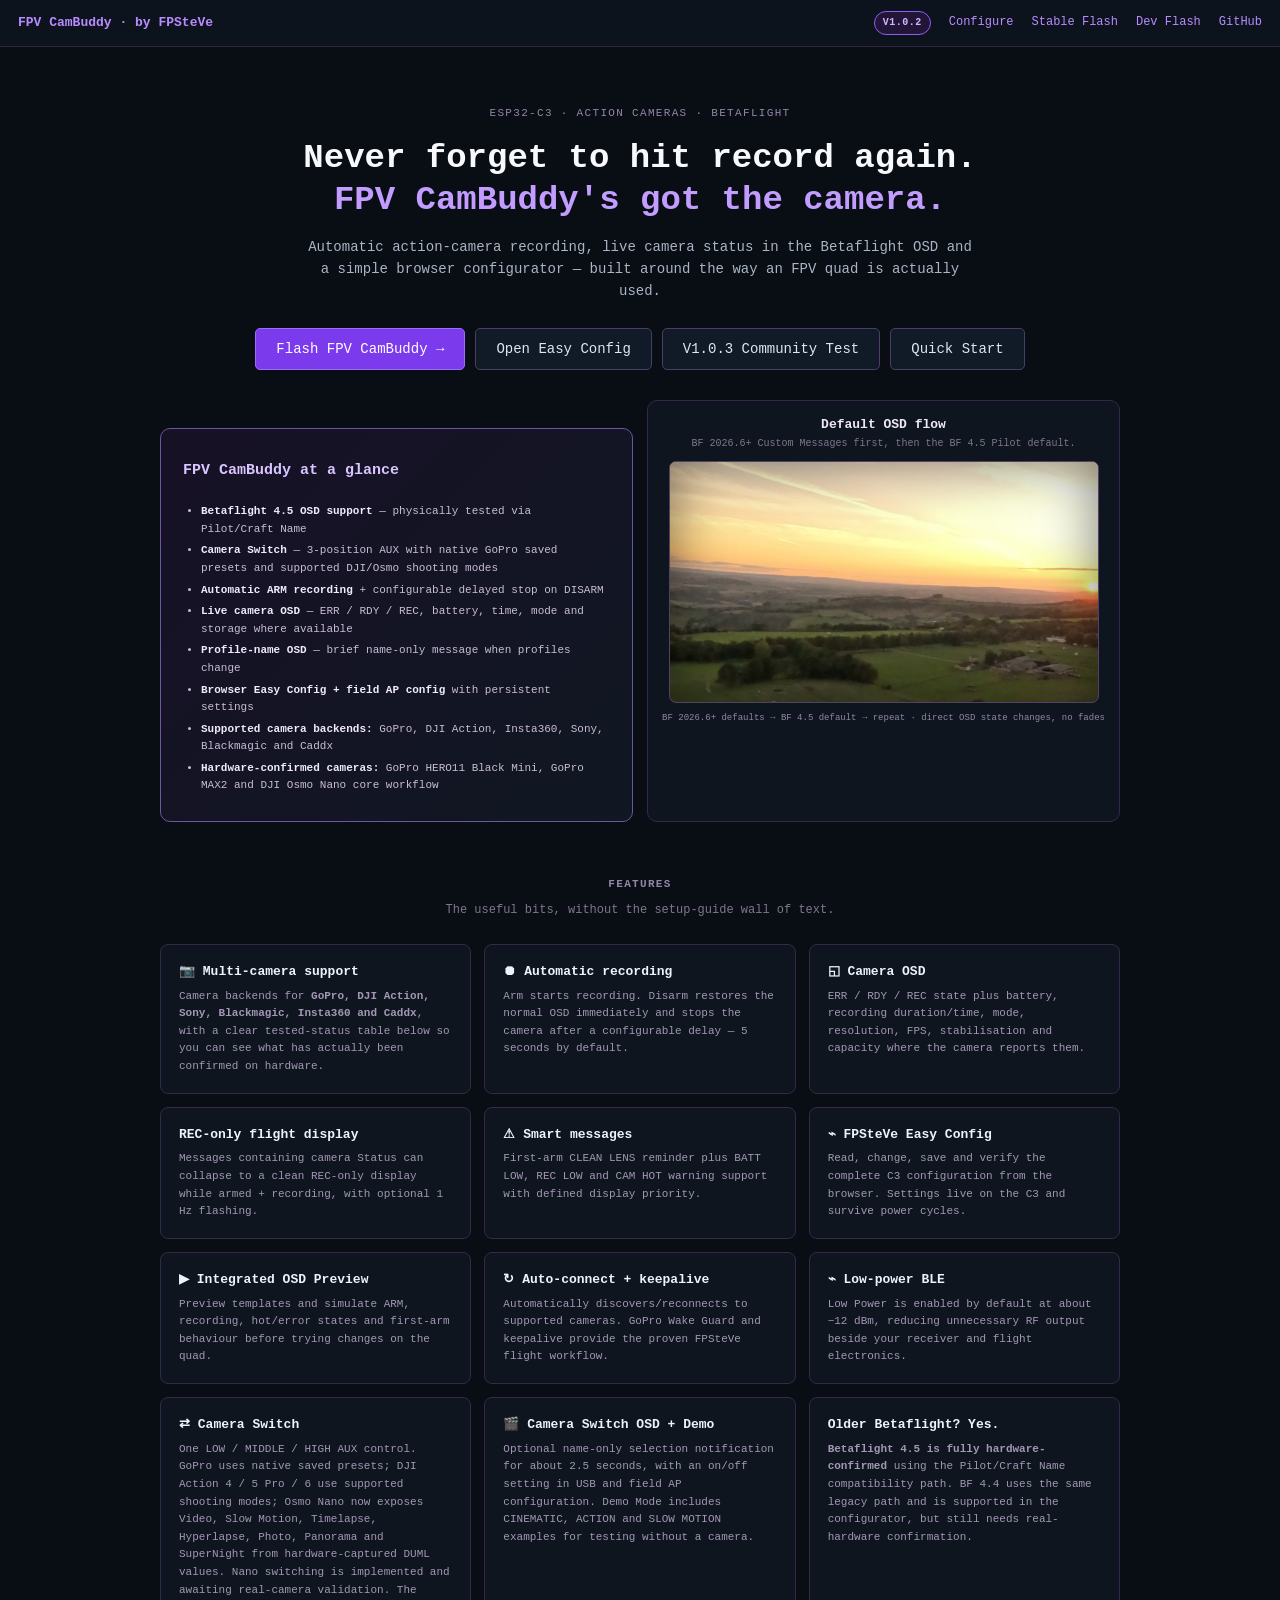
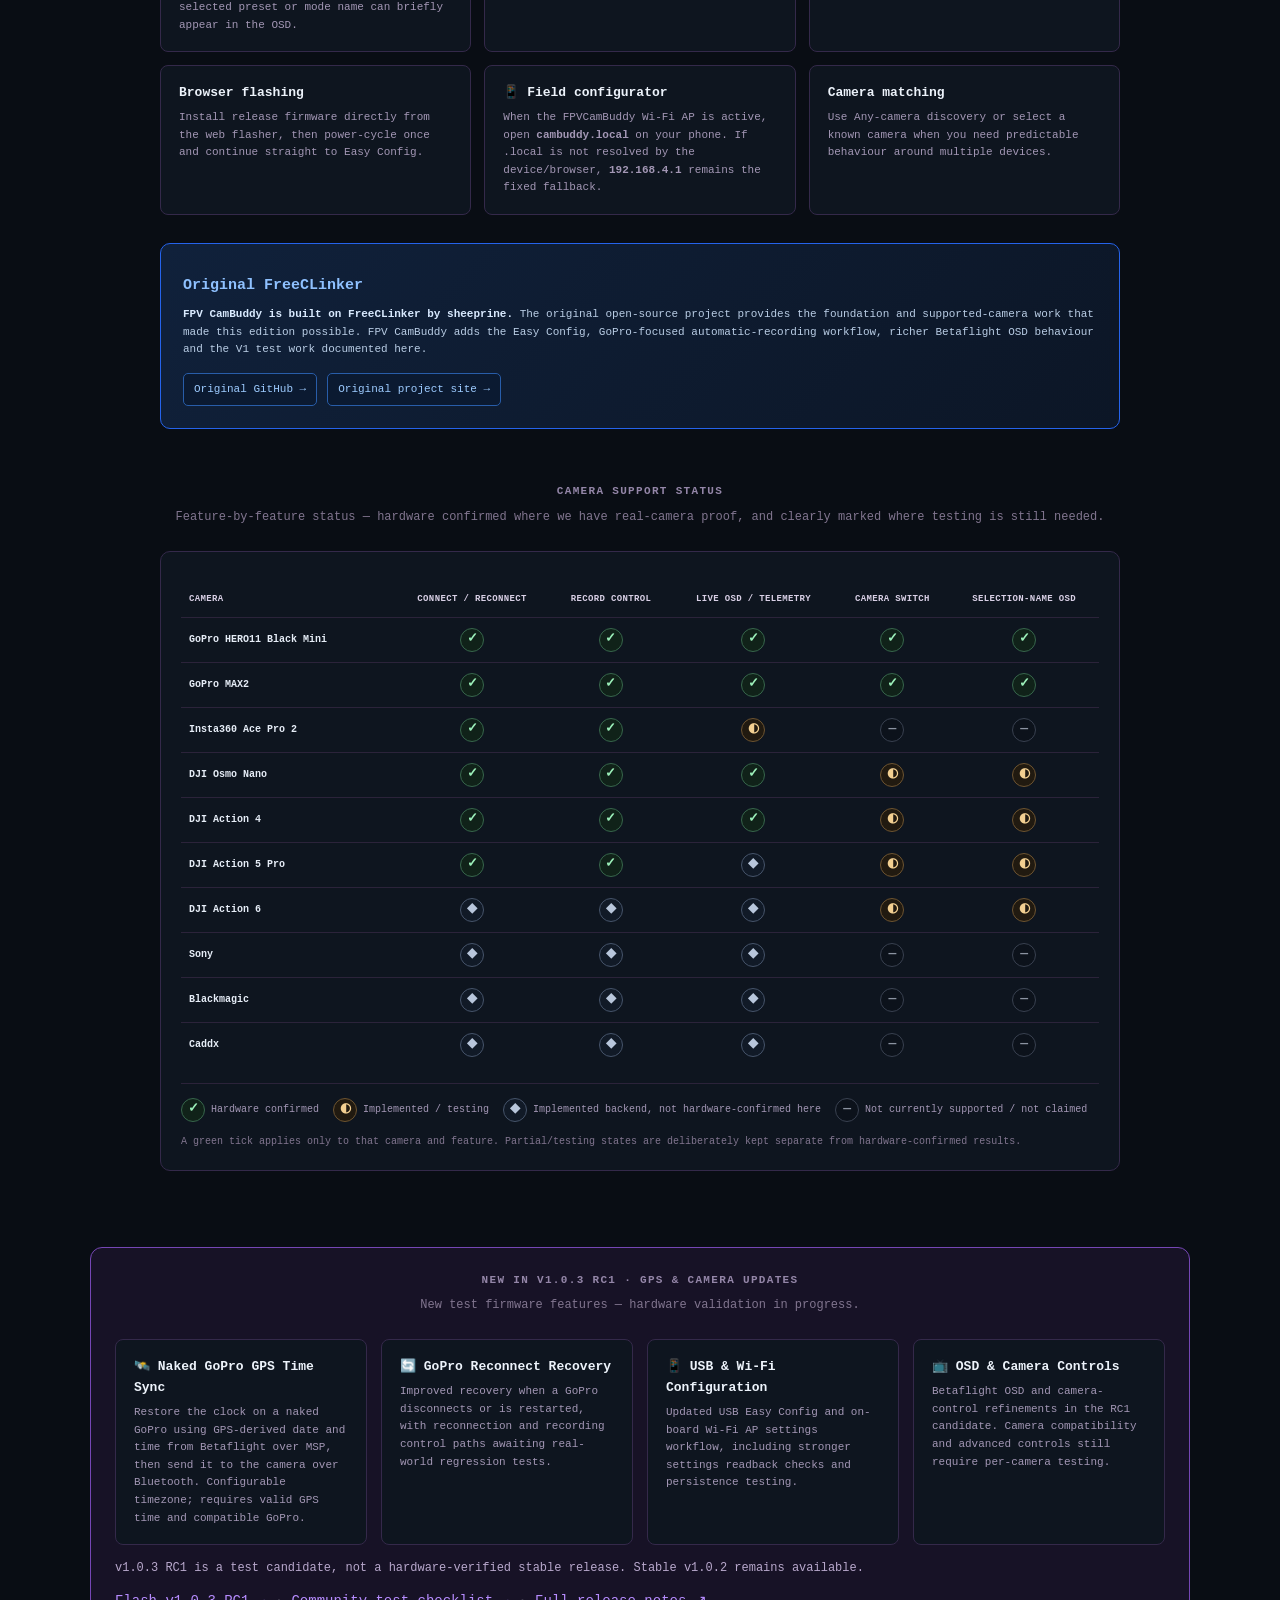
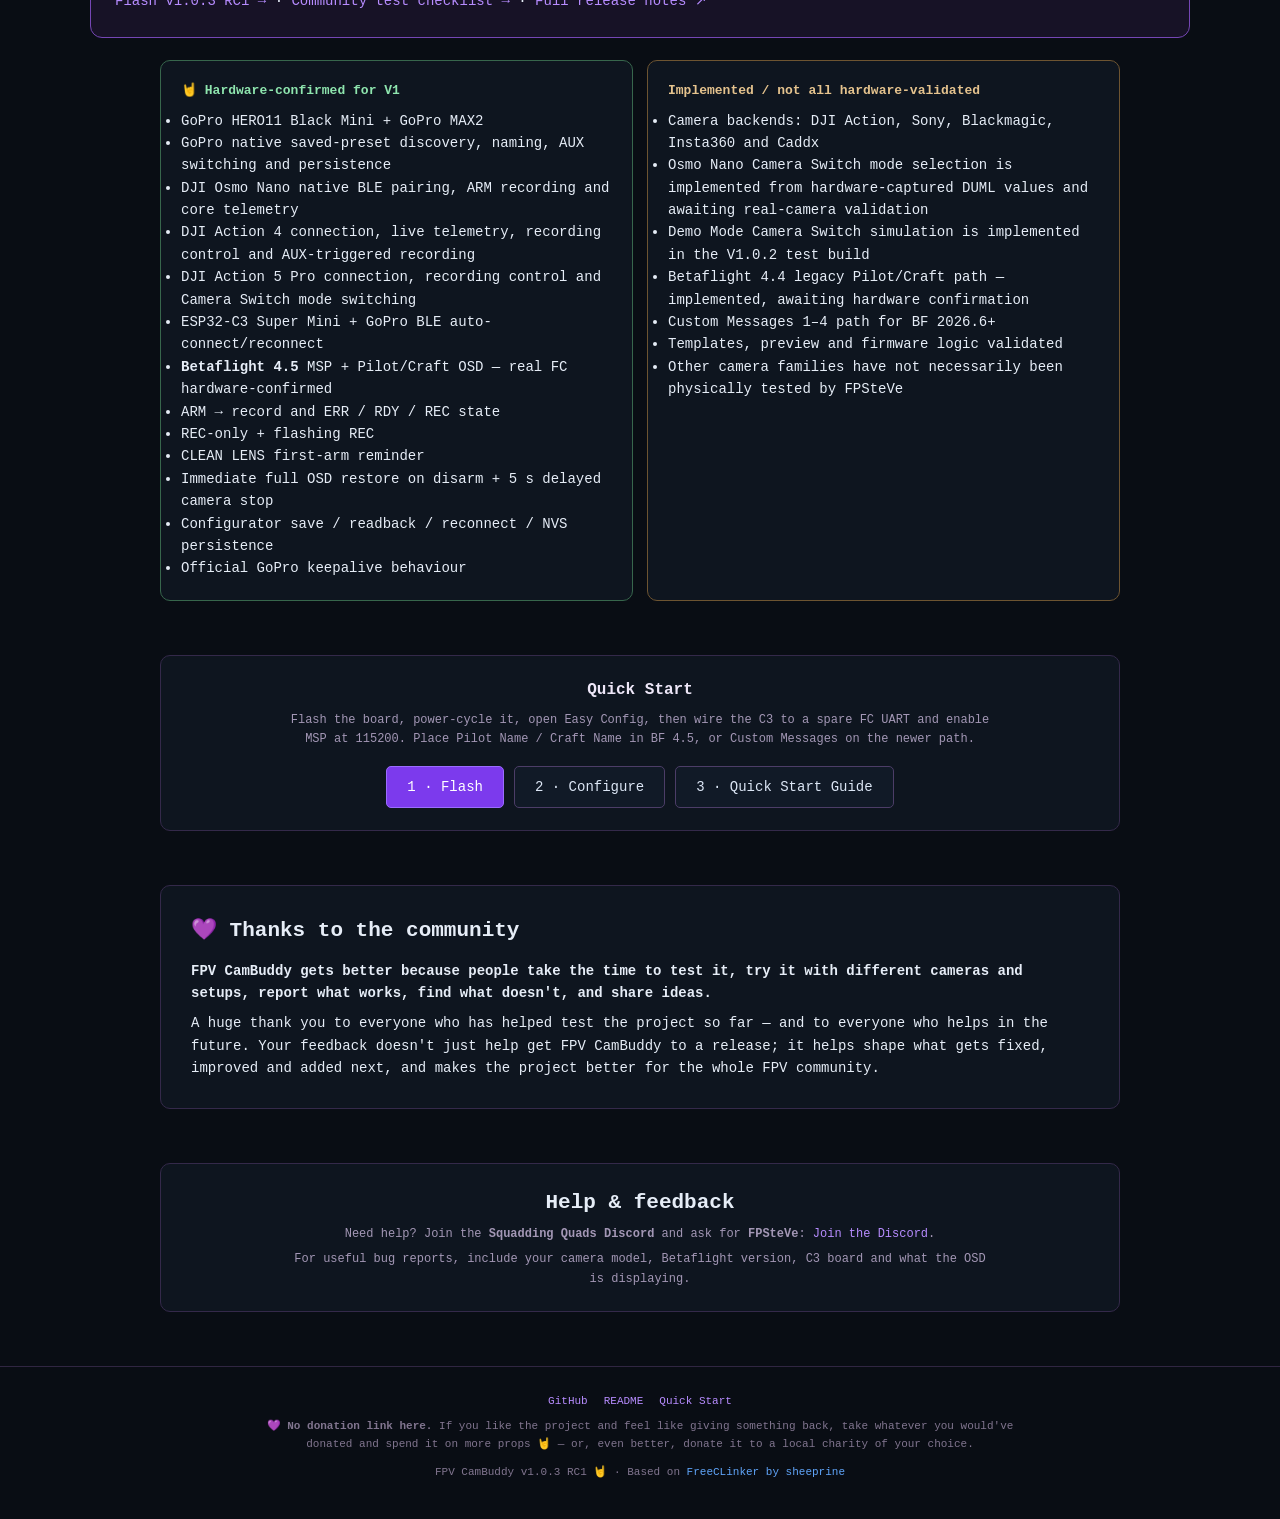
==== commit 1467de36: "web: link main and dev flashers in site navigation" ====
--- a/web/index.html
+++ b/web/index.html
@@ -2,7 +2,7 @@
 <html lang="en"><head><meta charset="UTF-8"><meta name="viewport" content="width=device-width,initial-scale=1.0"><title>FPV CamBuddy · by FPSteVe</title><meta name="description" content="FPV CamBuddy · by FPSteVe — automatic action-camera recording, Betaflight camera OSD and simple browser configuration for ESP32-C3."><style>
 *{box-sizing:border-box;margin:0;padding:0}body{background:#090d14;color:#e6edf7;font:14px/1.6 'Courier New',monospace;min-height:100dvh}a{color:#b78cff;text-decoration:none}a:hover{text-decoration:underline}.original-link{color:#60a5fa!important}header{display:flex;align-items:center;gap:18px;padding:11px 18px;background:#0d131d;border-bottom:1px solid #302642;position:sticky;top:0;z-index:5}.brand{font-size:13px;font-weight:bold;color:#b78cff;margin-right:auto}header a{font-size:12px}.hero{max-width:820px;margin:auto;padding:58px 20px 30px;text-align:center}.kicker,.section-head h2{font-size:11px;letter-spacing:.12em;text-transform:uppercase;color:#9486a8}.hero h1{font-size:34px;line-height:1.25;margin:14px 0;color:#f7f9fc}.hero h1 span{color:#c29cff}.hero h1 .edition{font-size:33px;font-style:italic}.tagline{color:#aab5c5;max-width:670px;margin:0 auto 25px}.cta-row{display:flex;justify-content:center;gap:10px;flex-wrap:wrap}.btn{display:inline-block;padding:9px 20px;border:1px solid #4c3d67;border-radius:5px;background:#111a27;color:#dce6f5}.btn:hover{background:#201a31;text-decoration:none}.btn.primary{background:#7c3aed;border-color:#9b6cff;color:white}section{max-width:1000px;margin:auto;padding:0 20px 54px}.section-head{text-align:center;margin-bottom:24px}.section-head p{font-size:12px;color:#81758f;margin-top:7px}.panel{background:#0e151f;border:1px solid #34294a;border-radius:10px}.intro-row{display:grid;grid-template-columns:1fr 1fr;gap:14px;align-items:stretch}.credit{background:linear-gradient(135deg,#10213b,#0c1626);border:1px solid #2563eb;border-radius:10px;margin-top:28px;padding:30px 22px 22px;color:#b9cde5;font-size:11px;display:flex;flex-direction:column;justify-content:center}.credit h2{font-size:15px;color:#8fc1ff;margin-bottom:8px}.credit strong{color:#d9eaff}.credit-links{margin-top:14px;display:flex;gap:10px;flex-wrap:wrap}.credit-links a{display:inline-block;padding:7px 10px;border:1px solid #285da9;border-radius:5px;color:#9dcbff!important;background:#0b1a31}.demo-box{background:#0e151f;border:1px solid #34294a;border-radius:10px;padding:14px}.demo-title{text-align:center;margin-bottom:9px}.demo-title h2{font-size:13px;color:#eee7f8}.demo-title p{font-size:10px;color:#81758f}.osd-screen{position:relative;max-width:430px;aspect-ratio:16/9;margin:auto;overflow:hidden;border-radius:7px;border:1px solid #504260;background:#05080d url('osd-preview-bg.jpg') center/cover no-repeat;box-shadow:inset 0 0 55px #0008}.osd-label{position:absolute;left:4%;right:4%;font:700 clamp(13px,1.25vw,18px) 'Courier New',monospace;color:#fff;text-shadow:2px 2px 2px #000,-1px -1px 2px #000;white-space:pre}.pos1,.pilot{top:10%}.pos2{top:22%}.pos3{bottom:22%}.pos4{bottom:10%}.demo-state{position:absolute;inset:0;visibility:hidden;animation:demo 42s steps(1,end) infinite}.d1{animation-delay:0s}.d2{animation-delay:3s}.d3{animation-delay:6s}.d4{animation-delay:9s}.d5{animation-delay:12s}.d6{animation-delay:15s}.d7{animation-delay:18s}.d8{animation-delay:21s}.d9{animation-delay:24s}.d10{animation-delay:27s}.d11{animation-delay:30s}.d12{animation-delay:33s}.d13{animation-delay:36s}.d14{animation-delay:39s}.rec-flash{animation:blink 1s steps(1,end) infinite}.demo-note{position:absolute;left:50%;top:50%;transform:translate(-50%,-50%);padding:7px 11px;background:rgba(7,10,16,.84);border:1px solid #6d55a0;border-radius:5px;color:#c4b5fd;font-size:clamp(12px,1.35vw,14px);font-weight:700;width:max-content;max-width:82%;white-space:normal;overflow-wrap:anywhere;line-height:1.25;text-align:center}.demo-mode{position:absolute;right:3%;top:3%;padding:3px 6px;background:rgba(7,10,16,.76);border:1px solid #4c3d67;border-radius:4px;color:#c4b5fd;font-size:9px;font-weight:700}.demo-caption{text-align:center;color:#9486a8;font-size:9px;margin-top:8px}@keyframes demo{0%,7.13%{visibility:visible}7.14%,100%{visibility:hidden}}@keyframes blink{50%{visibility:hidden}}.grid{display:grid;grid-template-columns:repeat(3,1fr);gap:13px}.card{background:#0e151f;border:1px solid #34294a;border-radius:8px;padding:17px 18px}.card h3{font-size:13px;color:#edf3fb;margin-bottom:5px}.card p,.card li{font-size:11px;color:#a397b5}.card ul{padding-left:16px}.wide-grid{display:grid;grid-template-columns:1fr 1fr;gap:14px}.status{padding:20px}.status h3{font-size:13px;margin-bottom:8px}.tested{border-color:#37664c}.expected{border-color:#6d5431}.tested h3{color:#8ee5ae}.expected h3{color:#e5c38e}.support-matrix-wrap{overflow-x:auto;margin-top:10px}.support-matrix{width:100%;min-width:820px;border-collapse:collapse;font-size:10px}.support-matrix th,.support-matrix td{padding:10px 8px;border-bottom:1px solid #2b233a;text-align:center;vertical-align:middle}.support-matrix th{color:#d9d0e6;font-size:9px;text-transform:uppercase;letter-spacing:.04em;white-space:nowrap}.support-matrix th:first-child,.support-matrix td:first-child{text-align:left;min-width:170px}.support-matrix tr:last-child td{border-bottom:0}.support-mark{display:inline-flex;width:24px;height:24px;align-items:center;justify-content:center;border-radius:50%;font-weight:700;font-size:13px}.support-mark.ok{color:#9cf0ba;border:1px solid #37664c;background:#102219}.support-mark.test{color:#f2cf91;border:1px solid #6d5431;background:#211a10}.support-mark.impl{color:#b8c6db;border:1px solid #46546a;background:#111a27}.support-mark.no{color:#8b93a1;border:1px solid #394150;background:#0c121b}.support-key{display:flex;gap:14px;flex-wrap:wrap;margin-top:16px;padding-top:14px;border-top:1px solid #2b233a;color:#a397b5;font-size:10px}.support-key span{display:flex;align-items:center;gap:6px}.support-note{margin-top:12px;color:#81758f;font-size:10px}.quick-features{background:linear-gradient(135deg,#171126,#101722);border-color:#6d55a0}.quick-features h2{color:#d9c5ff}.quick-features ul{margin:8px 0 0;padding-left:18px;color:#c9bdd8;font-size:11px}.quick-features li{margin:4px 0}.quick-features strong{color:#f1eaff}.badge{display:inline-block;padding:2px 7px;border-radius:999px;font-size:9px;font-weight:bold;white-space:nowrap}.badge.ok{color:#9cf0ba;border:1px solid #37664c;background:#102219}.badge.test{color:#f2cf91;border:1px solid #6d5431;background:#211a10}.badge.impl{color:#b8c6db;border:1px solid #46546a;background:#111a27}.bf-callout{margin-top:14px;padding:22px;border:1px solid #6d55a0;border-radius:10px;background:linear-gradient(135deg,#171126,#101722);text-align:center}.bf-callout h3{color:#d9c5ff;font-size:17px;margin-bottom:7px}.bf-callout p{color:#b5a9c5;font-size:12px;max-width:800px;margin:auto}.bf-callout strong{color:#f1eaff}.quick{padding:22px;text-align:center}.quick h2{font-size:16px;margin-bottom:8px;color:#eee7f8}.quick p{max-width:720px;margin:0 auto 16px;color:#a397b5;font-size:12px}.community-thanks{padding:28px 30px}.community-thanks h2{margin-bottom:12px}.community-thanks p{margin-top:8px;max-width:900px}.help{text-align:center;padding:22px}.help p{color:#a397b5;font-size:12px;max-width:700px;margin:6px auto 0}footer{border-top:1px solid #302642;padding:26px 20px 38px;text-align:center;font-size:11px;color:#81758f}.foot-links{margin-bottom:8px;display:flex;justify-content:center;gap:16px;flex-wrap:wrap}@media(max-width:760px){header{flex-wrap:wrap}.brand{width:100%}.intro-row,.wide-grid{grid-template-columns:1fr}.grid{grid-template-columns:1fr 1fr}.osd-screen{max-width:480px}.support-table,.support-table tbody,.support-table tr,.support-table td{display:block;width:100%}.support-table thead{display:none}.support-table tr{padding:12px 0;border-bottom:1px solid #2b233a}.support-table tr:last-child{border-bottom:0}.support-table td{border:0;padding:4px 10px}.support-table td:first-child{font-size:13px;color:#edf3fb}.support-table td:nth-child(2){padding-top:2px;padding-bottom:7px}.support-table td:nth-child(3){color:#a397b5;overflow-wrap:anywhere}.panel.status{overflow:hidden}}@media(max-width:500px){.grid{grid-template-columns:1fr}.hero h1{font-size:28px}.hero h1 .edition{font-size:27px}.demo-note{max-width:88%}.support-table td{padding-left:6px;padding-right:6px}}
 .version-badge{display:inline-block;padding:3px 8px;border:1px solid #8e5cf6;border-radius:999px;background:#211638;color:#d8b4fe;font-size:10px;font-weight:800;letter-spacing:.05em;white-space:nowrap}</style></head><body>
-<header><span class="brand">FPV CamBuddy · by FPSteVe</span><span class="version-badge">V1.0.2</span><a href="config.html">Configure</a><a href="flash.html">Flash</a><a href="https://github.com/alfonsogordon/FPV-CamBuddy" target="_blank">GitHub</a></header>
+<header><span class="brand">FPV CamBuddy · by FPSteVe</span><span class="version-badge">V1.0.2</span><a href="config.html">Configure</a><a href="flash.html">Stable Flash</a><a href="dev/flash.html">Dev Flash</a><a href="https://github.com/alfonsogordon/FPV-CamBuddy" target="_blank">GitHub</a></header>
 <div class="hero"><div class="kicker">ESP32-C3 · Action Cameras · Betaflight</div><h1>Never forget to hit record again.<br><span>FPV CamBuddy's got the camera.</span></h1><p class="tagline">Automatic action-camera recording, live camera status in the Betaflight OSD and a simple browser configurator — built around the way an FPV quad is actually used.</p><div class="cta-row"><a class="btn primary" href="flash.html">Flash FPV CamBuddy →</a><a class="btn" href="config.html">Open Easy Config</a><a class="btn" href="community-test.html">V1.0.3 Community Test</a><a class="btn" href="https://github.com/alfonsogordon/FPV-CamBuddy/blob/main/QUICKSTART.md" target="_blank">Quick Start</a></div></div>
 <section><div class="intro-row"><div class="credit quick-features"><h2>FPV CamBuddy at a glance</h2><ul><li><strong>Betaflight 4.5 OSD support</strong> — physically tested via Pilot/Craft Name</li><li><strong>Camera Switch</strong> — 3-position AUX with native GoPro saved presets and supported DJI/Osmo shooting modes</li><li><strong>Automatic ARM recording</strong> + configurable delayed stop on DISARM</li><li><strong>Live camera OSD</strong> — ERR / RDY / REC, battery, time, mode and storage where available</li><li><strong>Profile-name OSD</strong> — brief name-only message when profiles change</li><li><strong>Browser Easy Config + field AP config</strong> with persistent settings</li><li><strong>Supported camera backends:</strong> GoPro, DJI Action, Insta360, Sony, Blackmagic and Caddx</li><li><strong>Hardware-confirmed cameras:</strong> GoPro HERO11 Black Mini, GoPro MAX2 and DJI Osmo Nano core workflow</li></ul></div><div class="demo-box"><div class="demo-title"><h2>Default OSD flow</h2><p>BF 2026.6+ Custom Messages first, then the BF 4.5 Pilot default.</p></div><div class="osd-screen">
 <div class="demo-state d1"><span class="demo-mode">BF 2026.6+</span><span class="osd-label pos2">ERR</span><span class="demo-note">Camera unavailable / connecting</span></div>
